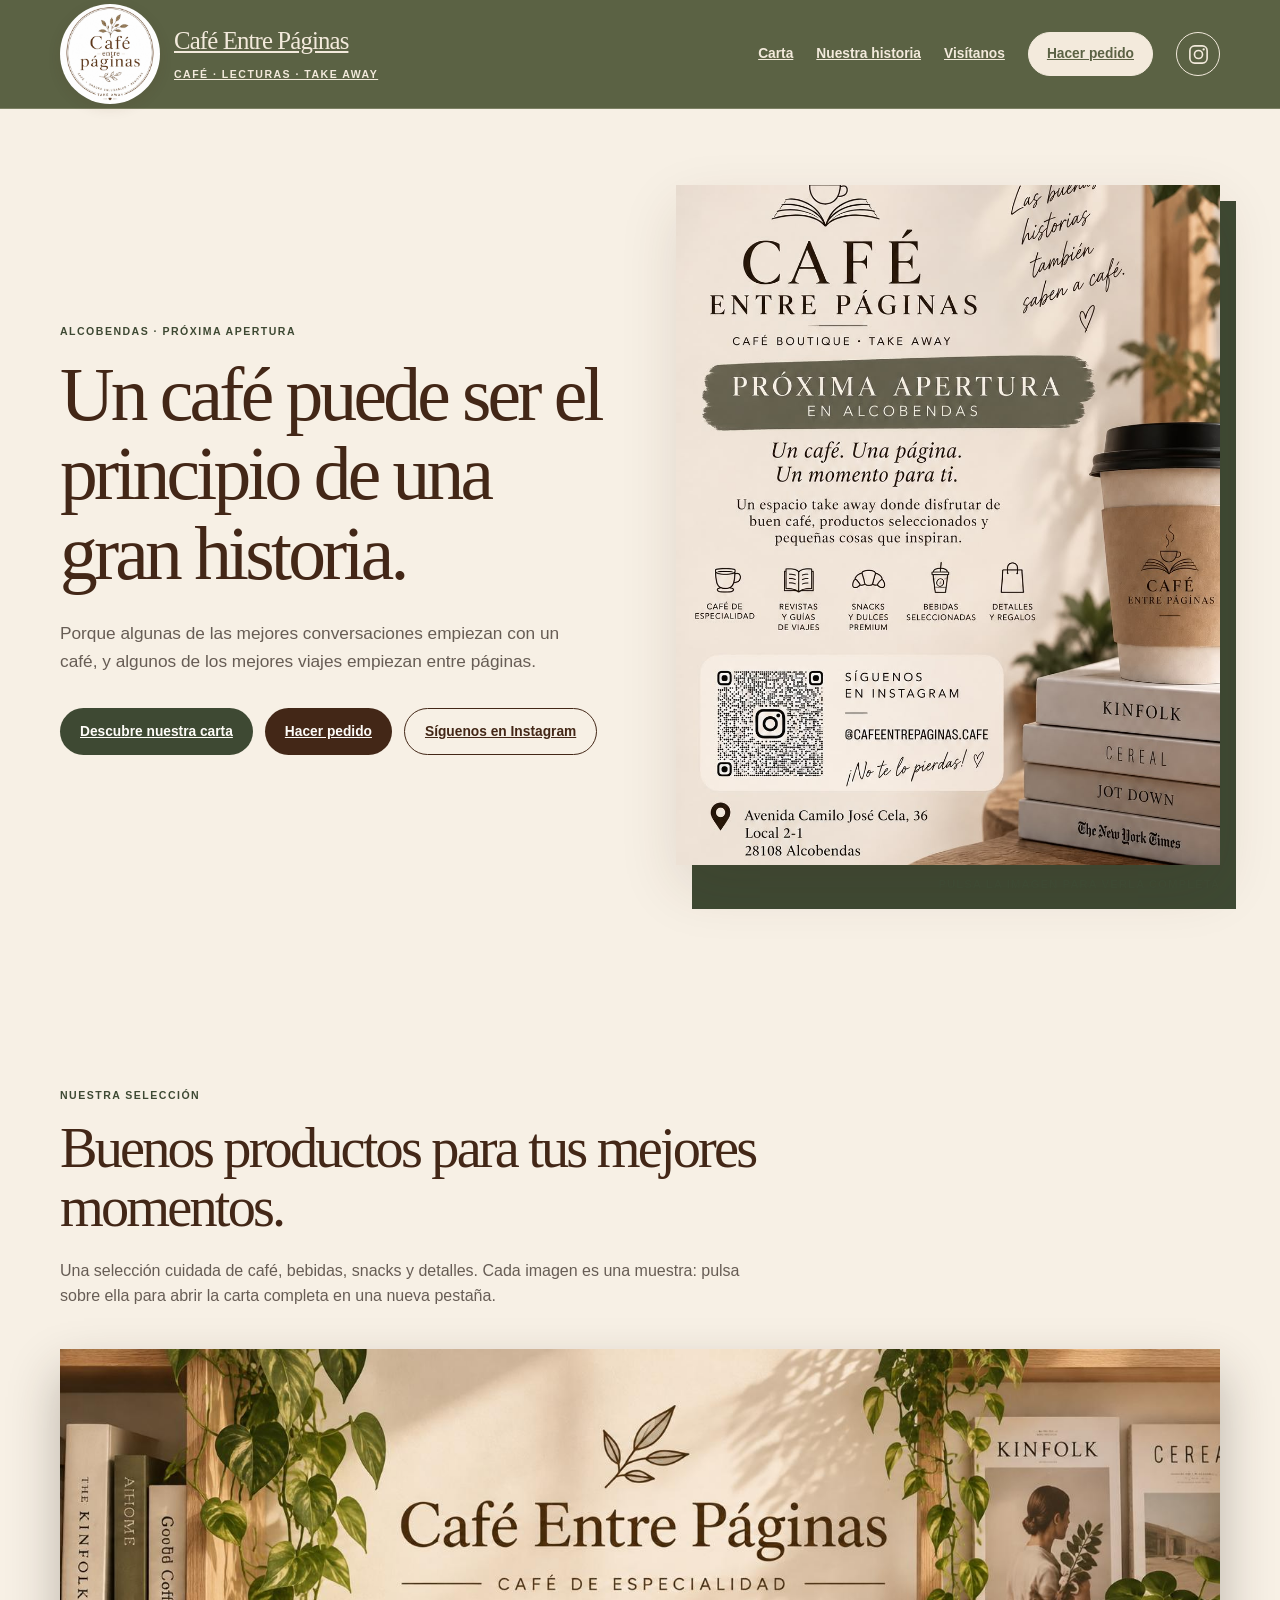
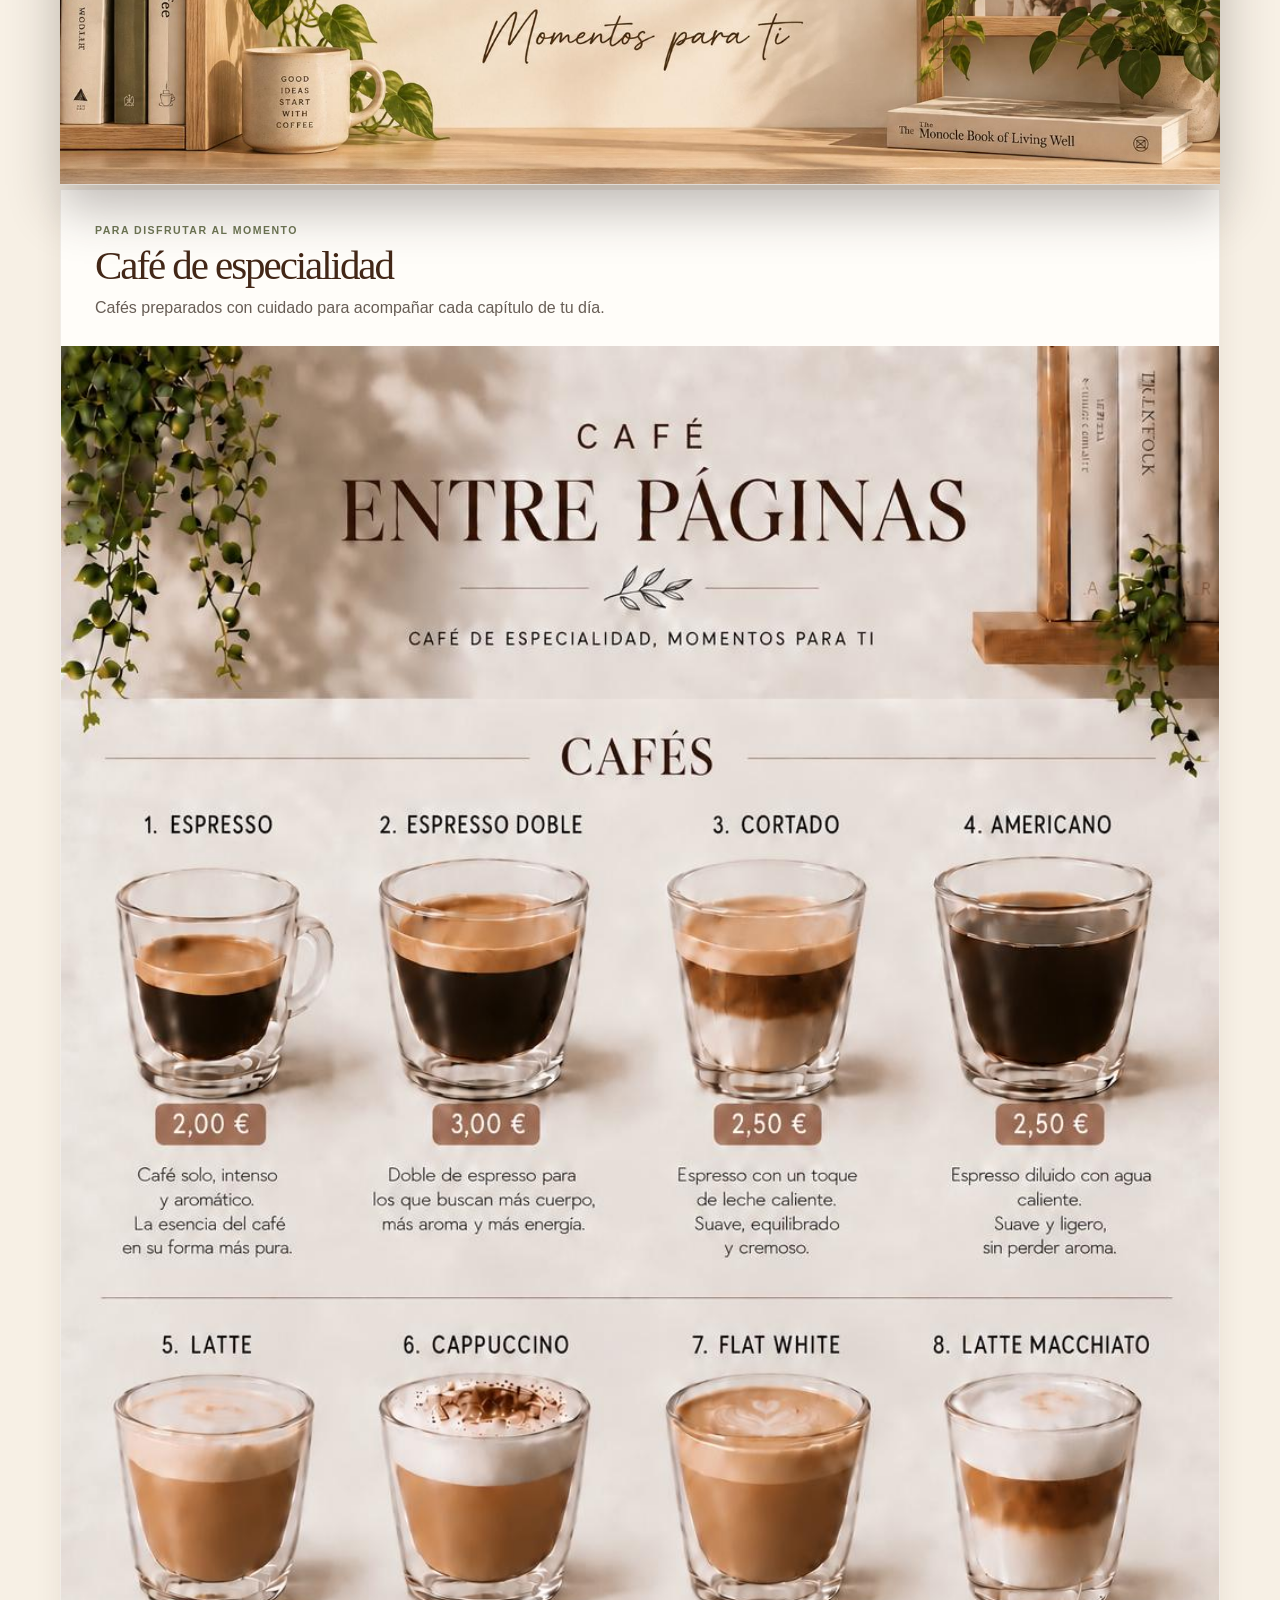
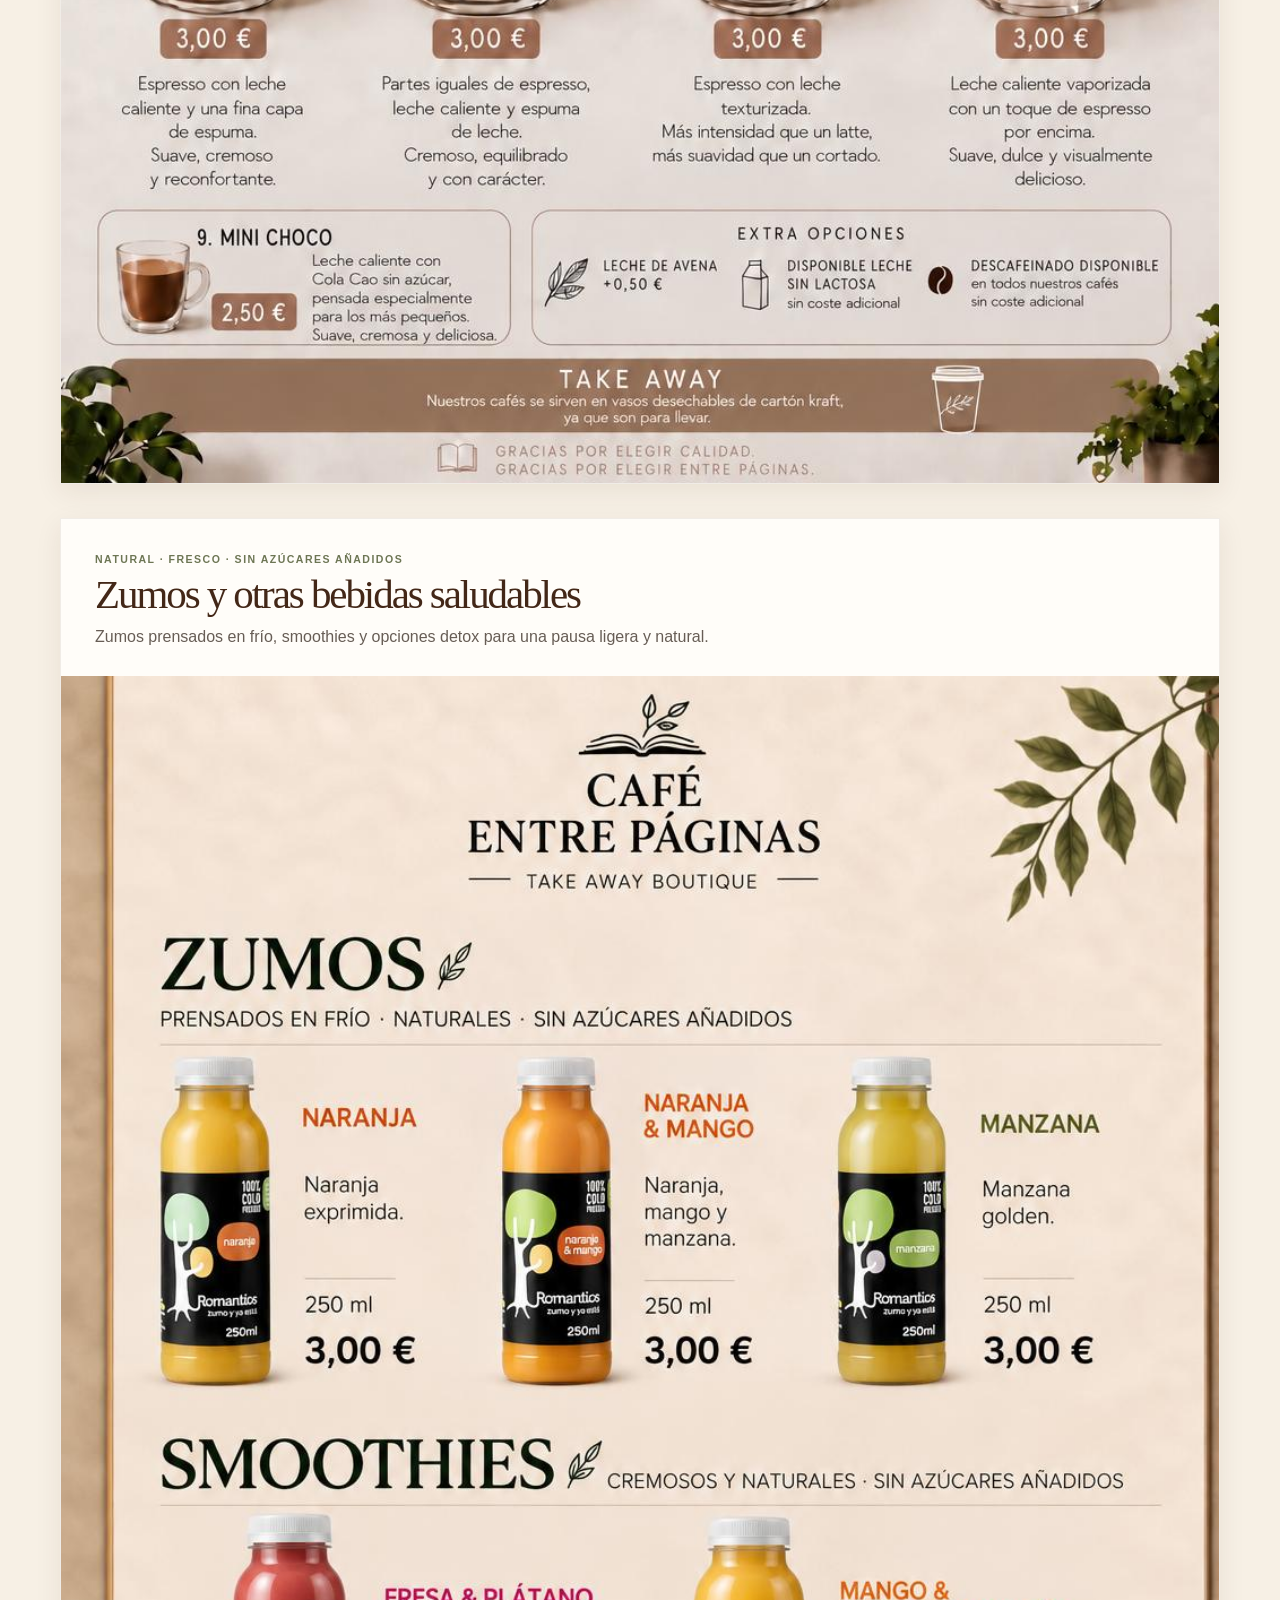
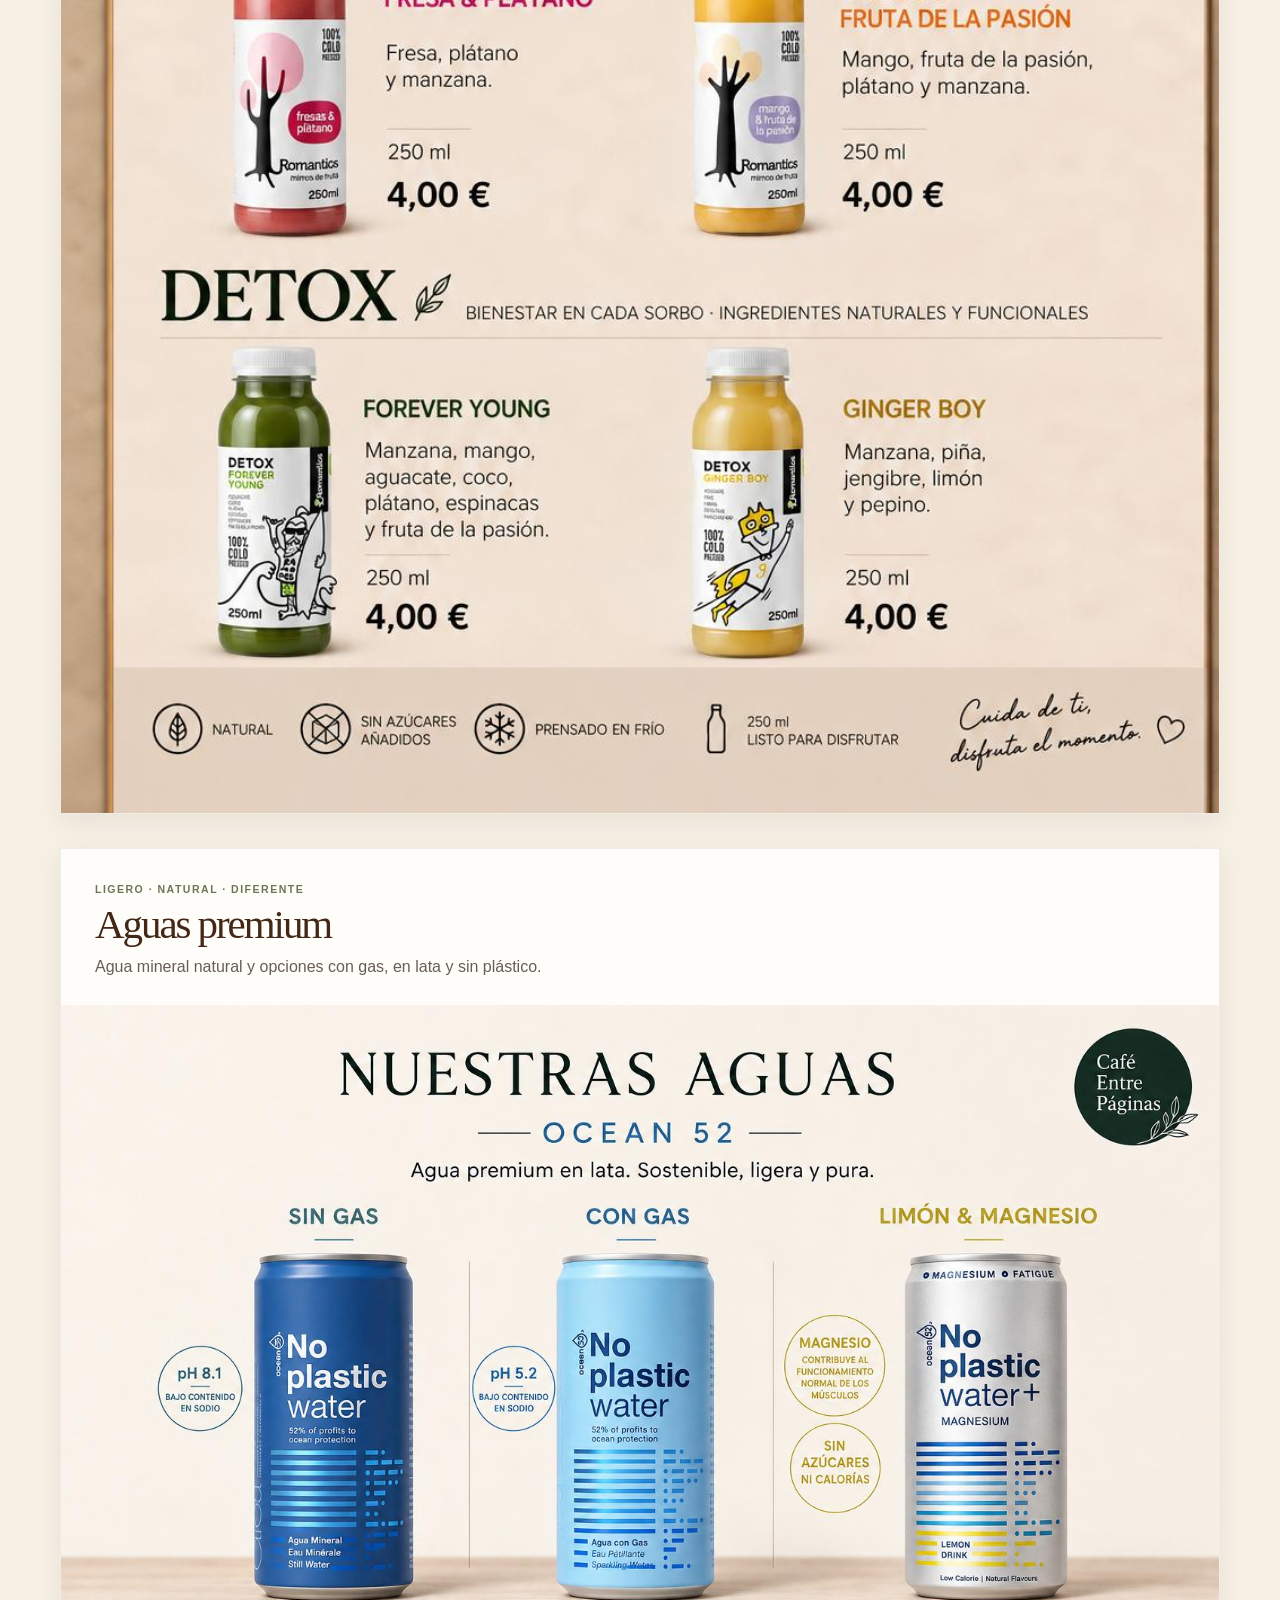
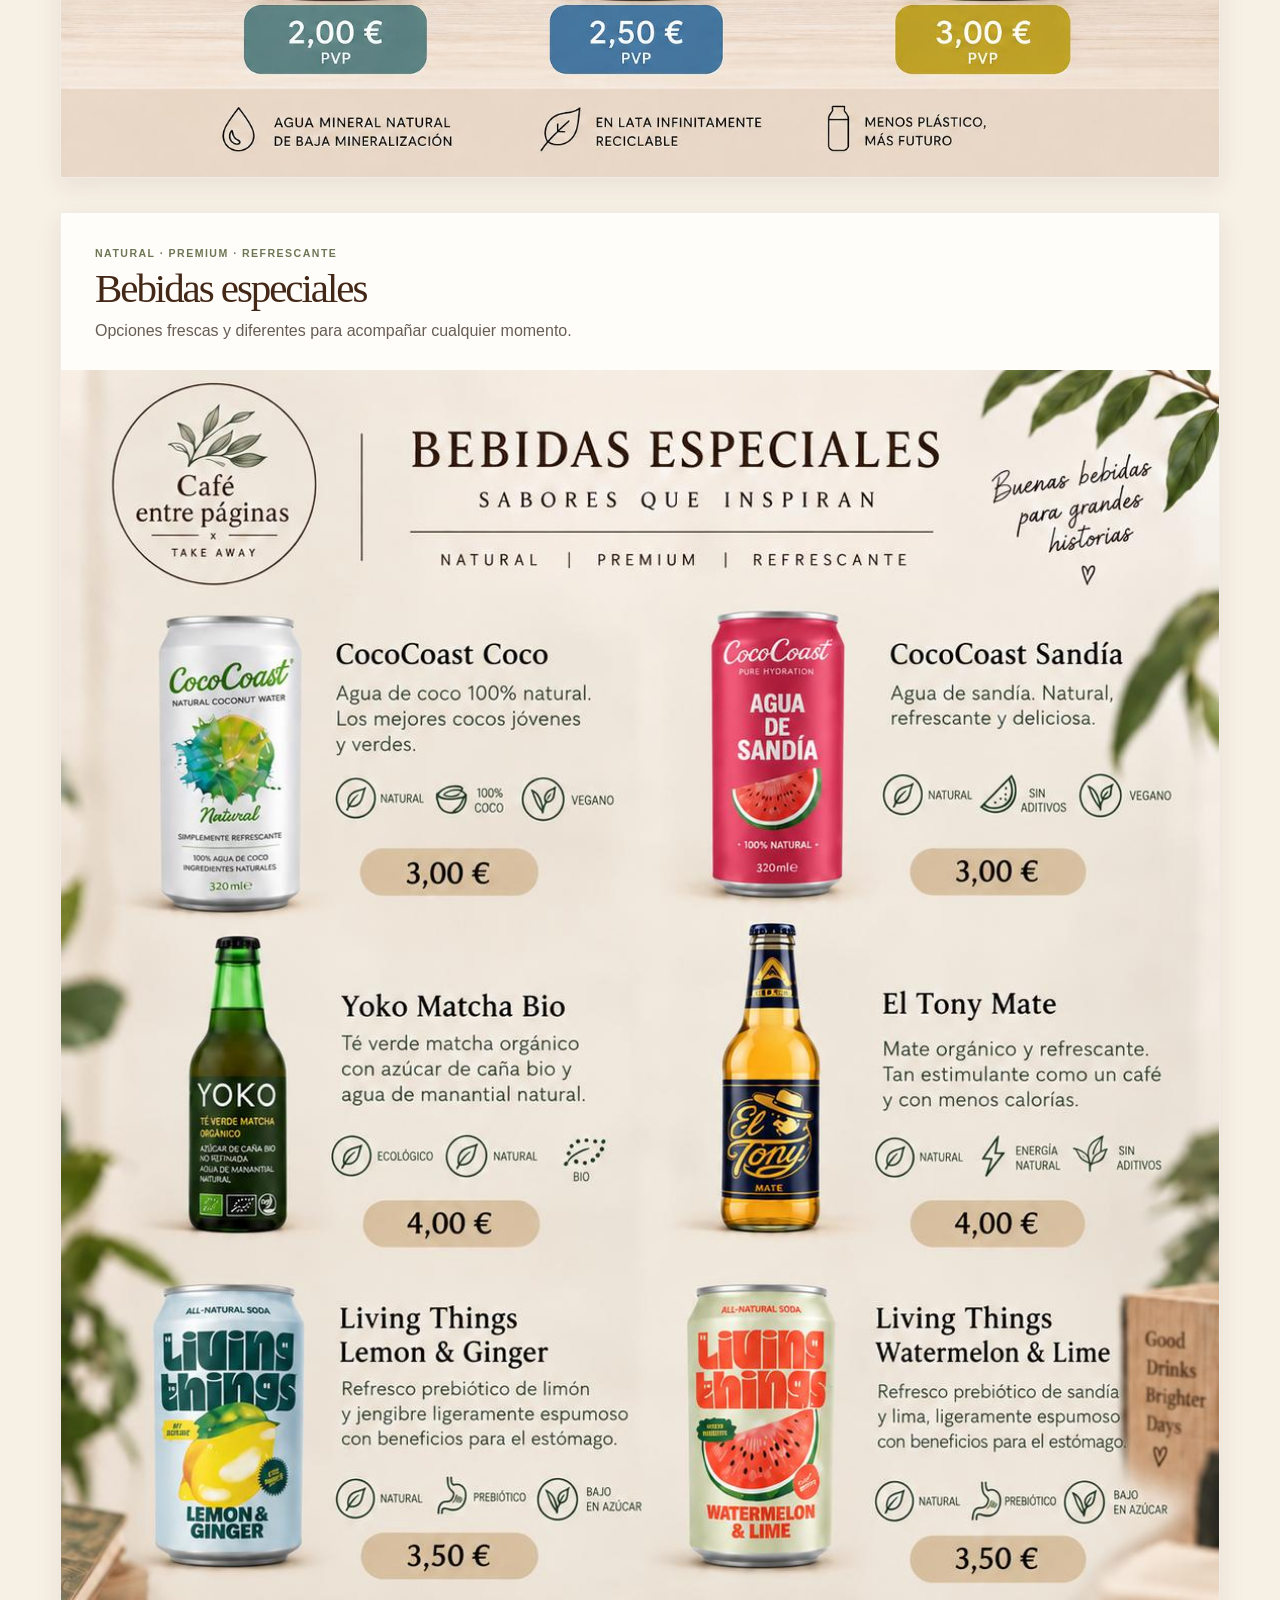
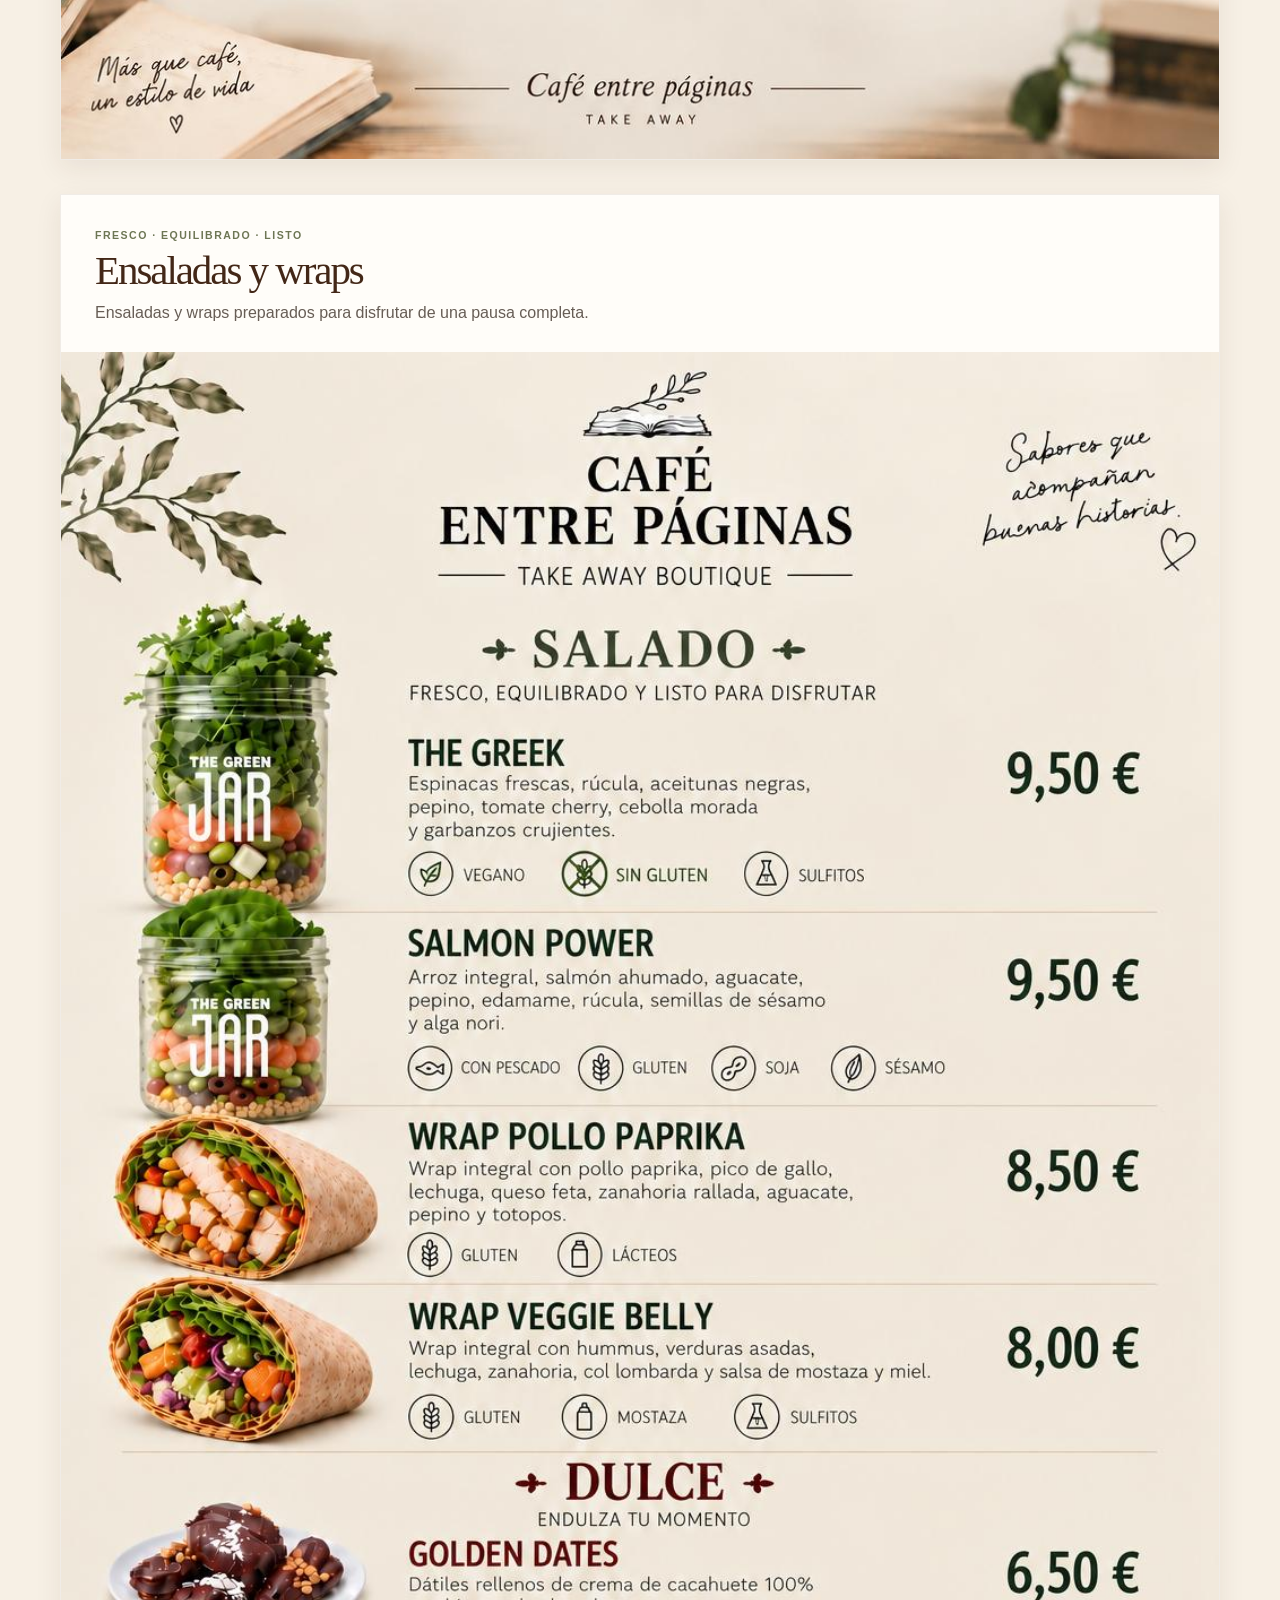
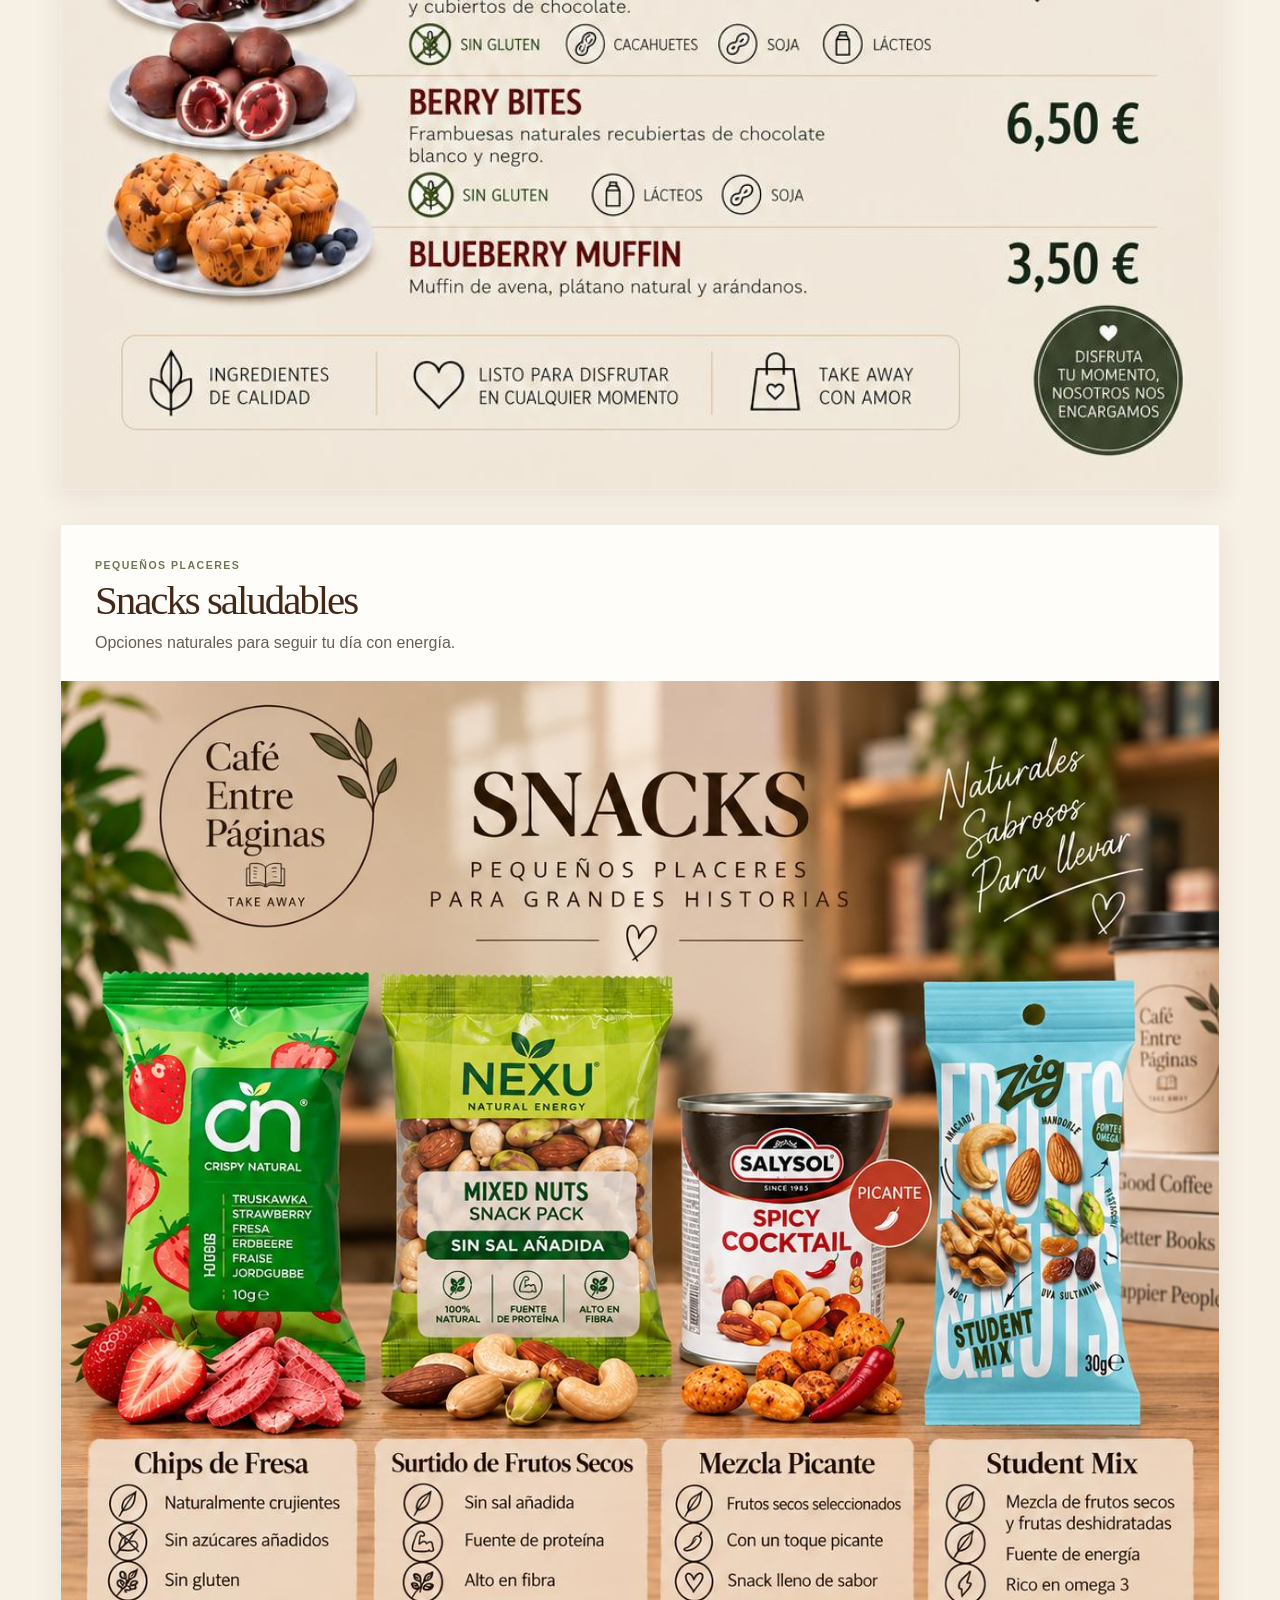
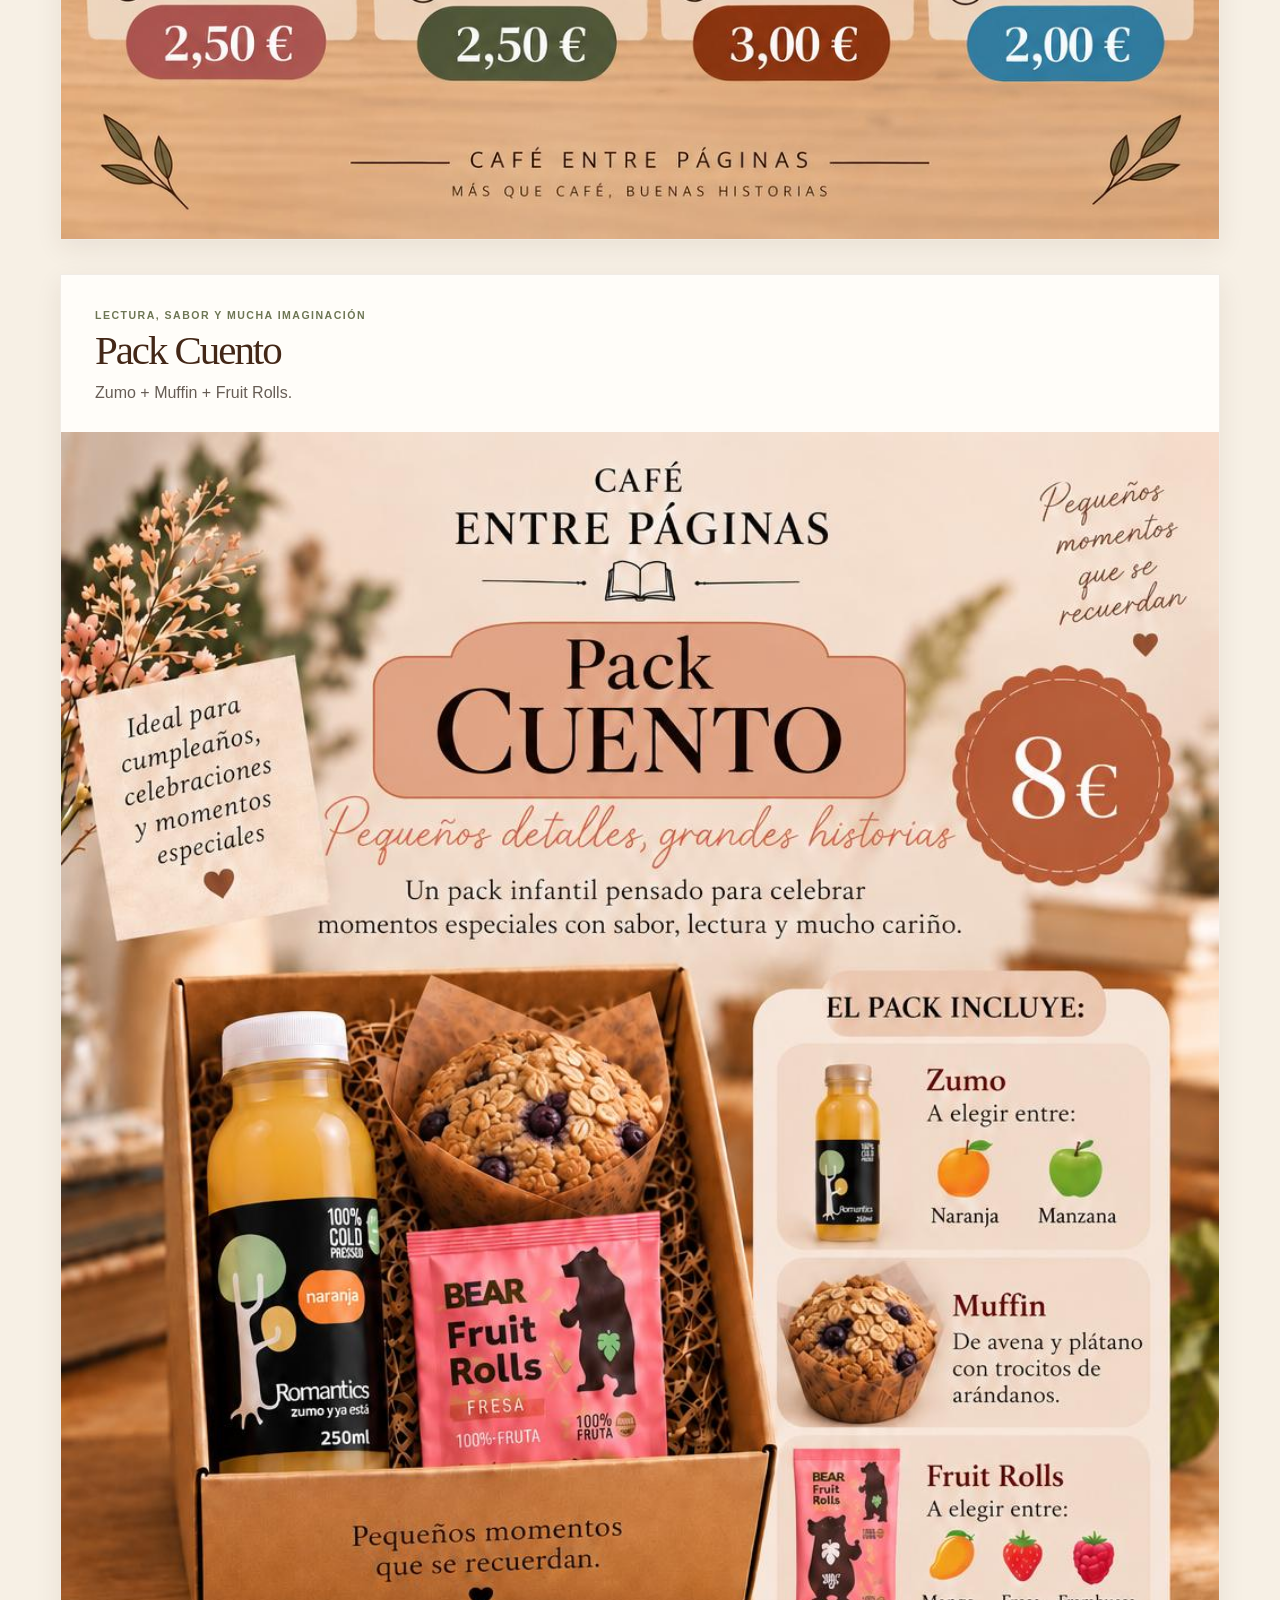
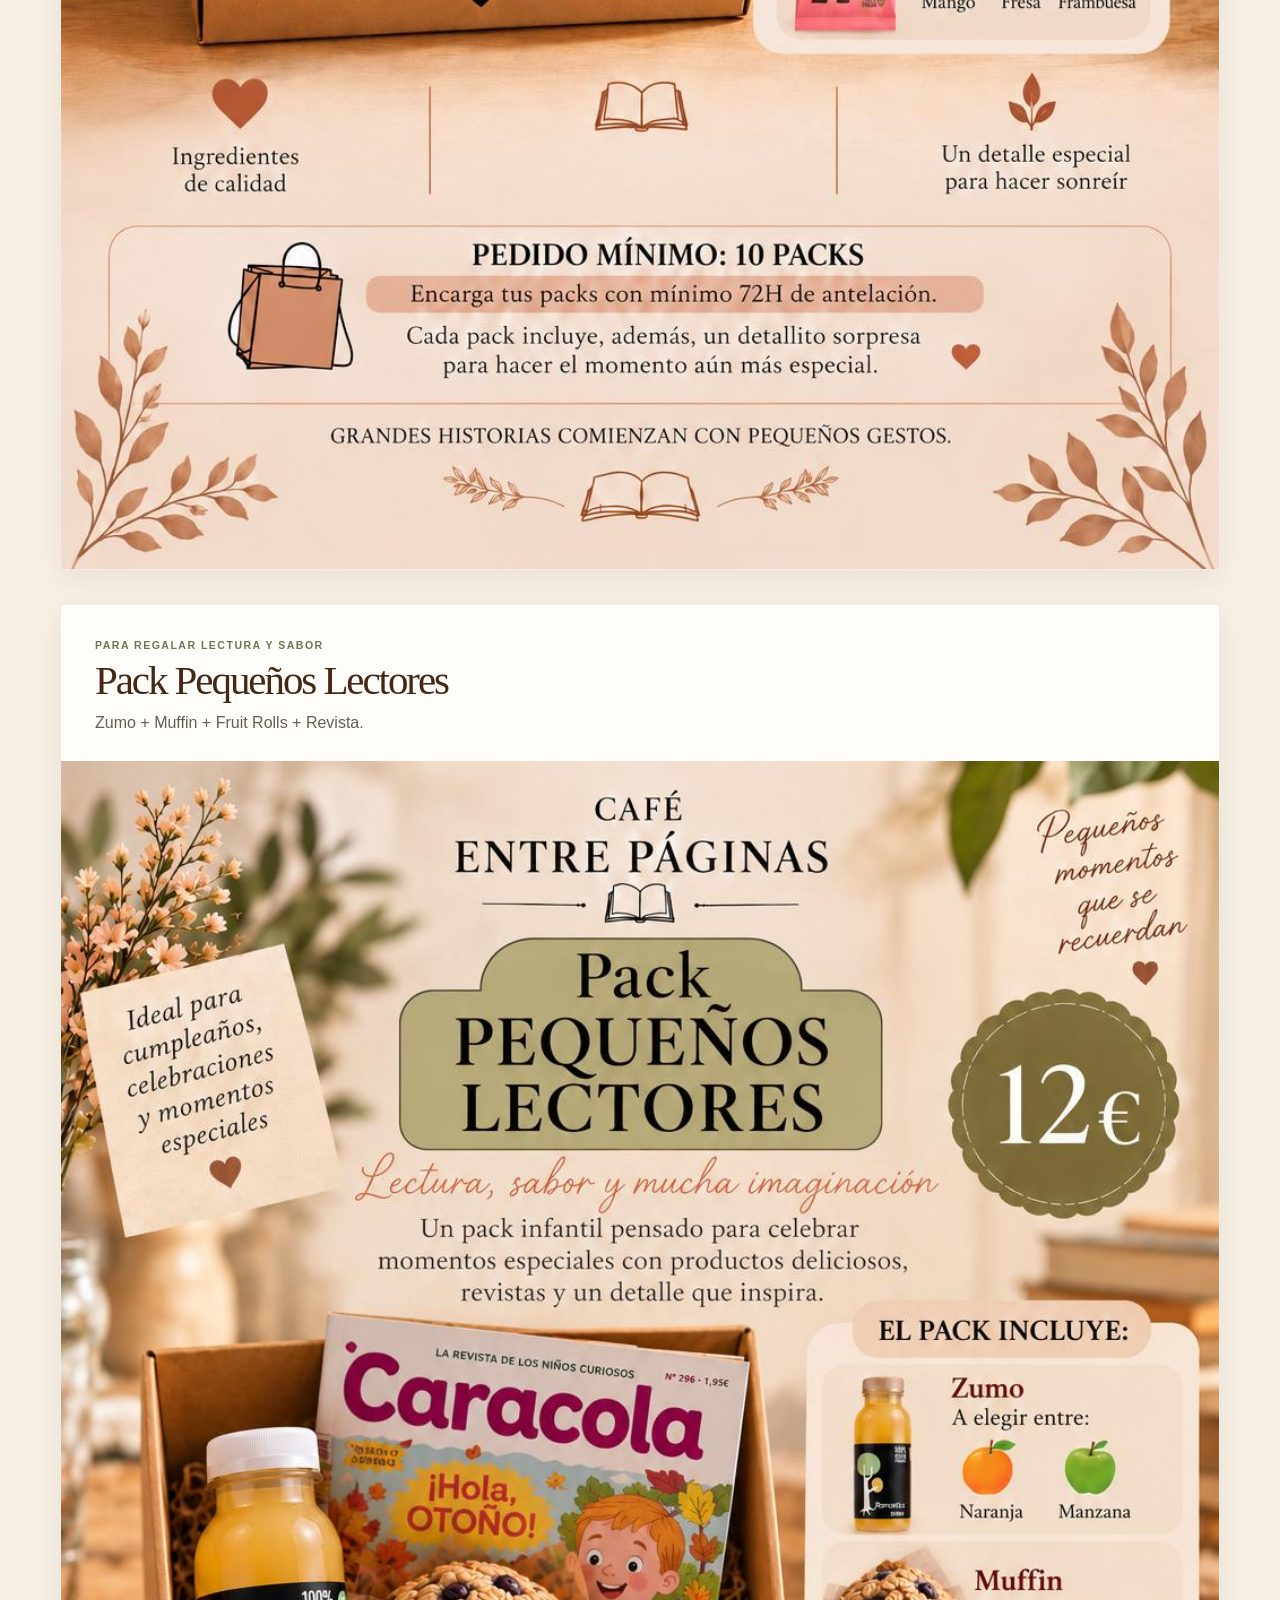
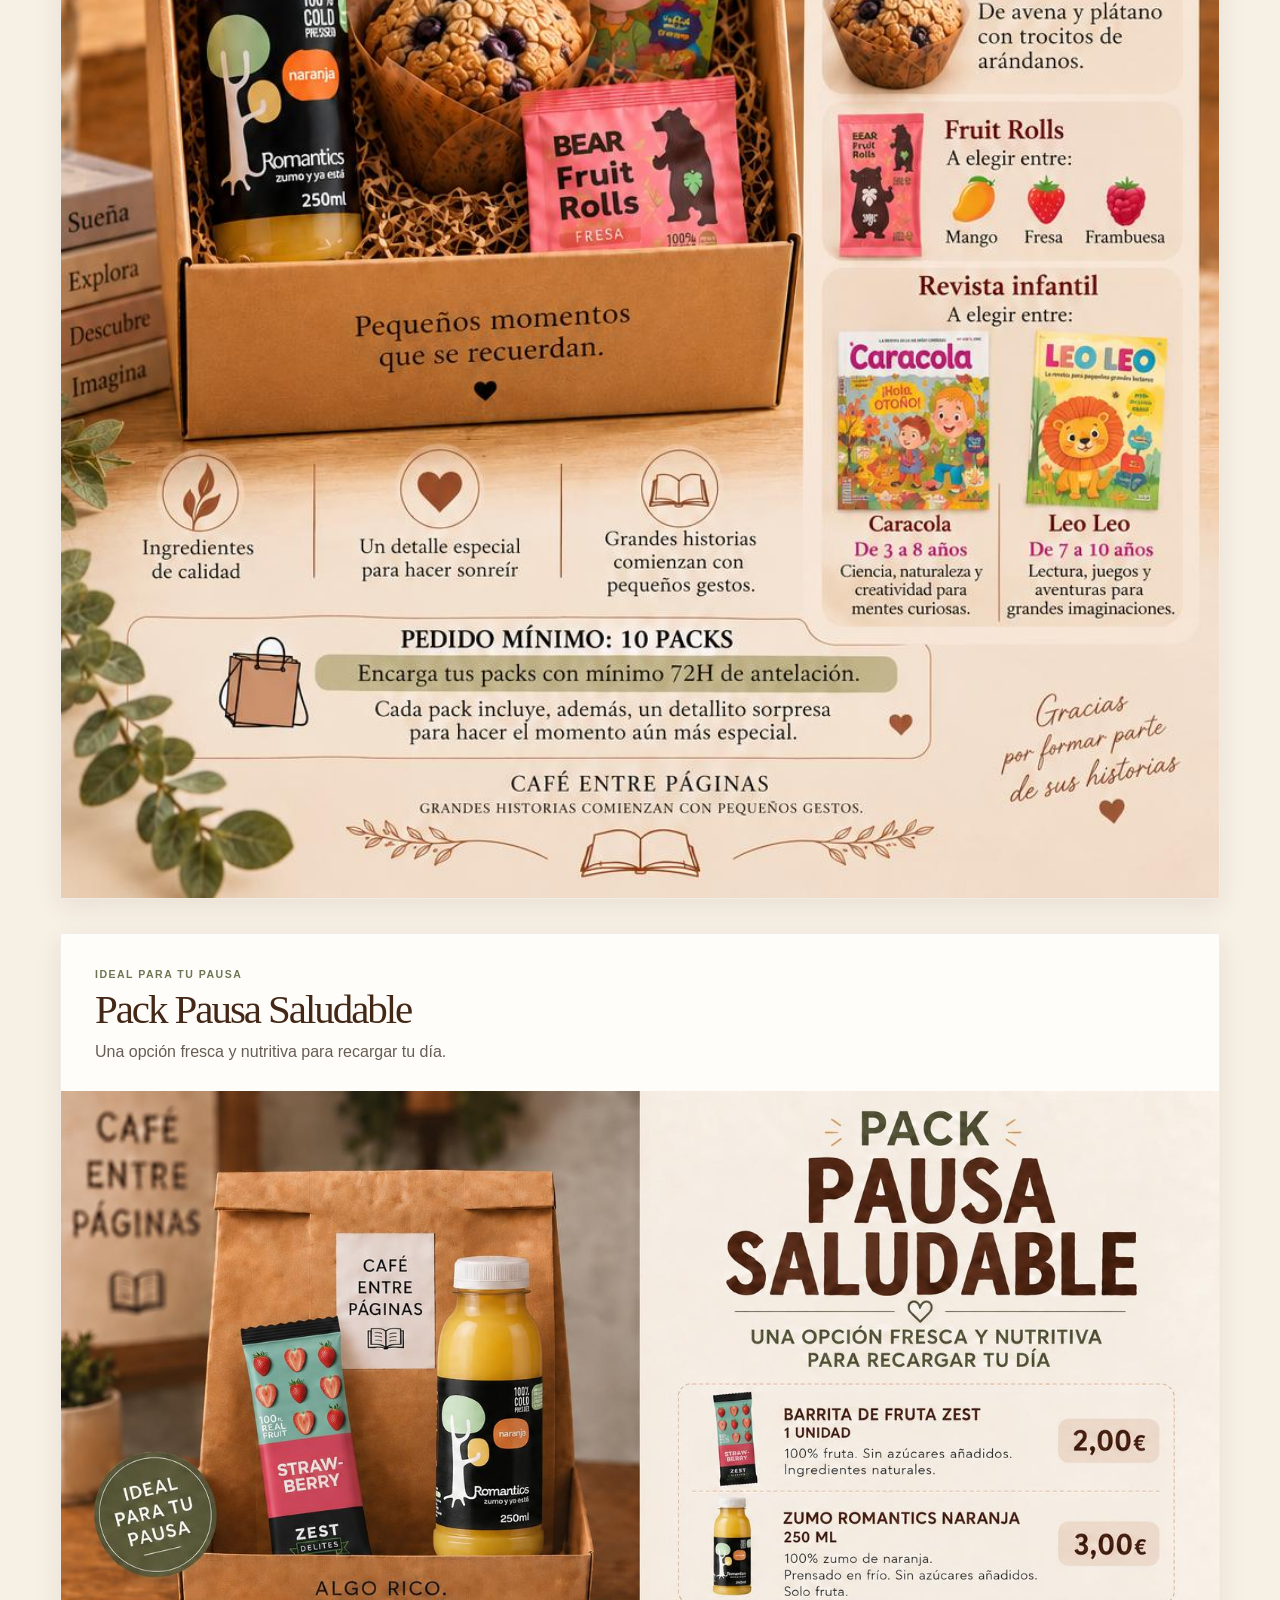
==== index.html @ 70462eba "Actualización Web con botón pedidos" ====
<!doctype html>
<html lang="es">
<head>
  <meta charset="utf-8">
  <meta name="viewport" content="width=device-width, initial-scale=1">
  <meta name="description" content="Café Entre Páginas: café de especialidad, bebidas saludables, snacks, revistas y regalos para llevar en Alcobendas.">
  <title>Café Entre Páginas | Próxima apertura en Alcobendas</title>
  <link rel="stylesheet" href="assets/css/styles.css">
  <link rel="stylesheet" href="assets/css/overrides.css">
</head>
<body>
  <a class="skip-link" href="#contenido">Saltar al contenido principal</a>

  <header class="site-header">
    <div class="container navigation">
      <a class="brand" href="#inicio" aria-label="Café Entre Páginas, inicio">
        <img class="brand-logo" src="assets/images/logo-cep.jpeg" alt="Café Entre Páginas">
        <span class="brand-copy">
          <span class="brand-name">Café Entre Páginas</span>
          <span class="brand-subtitle">Café · Lecturas · Take away</span>
        </span>
      </a>

      <button class="menu-button" type="button" aria-expanded="false" aria-controls="menu-principal">
        <span class="sr-only">Abrir menú</span>
        <span></span><span></span>
      </button>

      <nav id="menu-principal" class="main-menu" aria-label="Navegación principal">
        <a href="#carta">Carta</a>
        <a href="#concepto">Nuestra historia</a>
        <a href="#visitanos">Visítanos</a>
        <a class="nav-order" href="https://cafe-entre-paginas.square.site" aria-label="Hacer un pedido en Café Entre Páginas">Hacer pedido</a>
        <a class="nav-instagram nav-instagram-icon" href="https://www.instagram.com/cafeentrepaginas.cafe/" target="_blank" rel="noopener noreferrer" aria-label="Instagram de Café Entre Páginas" title="Instagram de Café Entre Páginas">
          <svg class="instagram-icon" viewBox="0 0 24 24" aria-hidden="true" focusable="false">
            <rect x="3" y="3" width="18" height="18" rx="5" ry="5"></rect>
            <circle cx="12" cy="12" r="4.2"></circle>
            <circle cx="17.4" cy="6.7" r="1.2" class="instagram-dot"></circle>
          </svg>
          <span class="sr-only">Instagram</span>
        </a>
      </nav>
    </div>
  </header>

  <main id="contenido">
    <section class="hero" id="inicio">
      <div class="container hero-grid">
        <div class="hero-copy">
          <p class="eyebrow">Alcobendas · Próxima apertura</p>
          <h1>Un café puede ser el principio de una gran historia.</h1>
          <p class="hero-lead">Porque algunas de las mejores conversaciones empiezan con un café, y algunos de los mejores viajes empiezan entre páginas.</p>
          <div class="hero-actions">
            <a class="button button-primary" href="#carta">Descubre nuestra carta</a>
            <a class="button button-order" href="https://cafe-entre-paginas.square.site" aria-label="Hacer un pedido en Café Entre Páginas">Hacer pedido</a>
            <a class="button button-secondary" href="https://www.instagram.com/cafeentrepaginas.cafe/" target="_blank" rel="noopener noreferrer">Síguenos en Instagram</a>
          </div>
        </div>

        <div class="hero-visual hero-visual-opening">
          <a class="hero-image-link" href="assets/images/flyer-apertura-cep.jpeg" target="_blank" rel="noopener noreferrer" aria-label="Abrir el flyer completo de próxima apertura">
            <img src="assets/images/flyer-apertura-cep.jpeg" alt="Café Entre Páginas. Próxima apertura en Alcobendas. Síguenos en Instagram mediante el código QR." fetchpriority="high">
          </a>
          <p class="image-hint">Pulsa la imagen para verla completa</p>
        </div>
      </div>
    </section>

    <section class="catalogue" id="carta" aria-labelledby="carta-titulo">
      <div class="container">
        <div class="section-heading">
          <p class="eyebrow">Nuestra selección</p>
          <h2 id="carta-titulo">Buenos productos para tus mejores momentos.</h2>
          <p>Una selección cuidada de café, bebidas, snacks y detalles. Cada imagen es una muestra: pulsa sobre ella para abrir la carta completa en una nueva pestaña.</p>
        </div>

        <div class="catalogue-stage">
          <div class="catalogue-banner" id="carta-banner" aria-label="Cabecera visual de la carta">
            <img src="assets/images/banner-catalogo-productos1.jpeg" alt="Café Entre Páginas. Cabecera de la carta de productos." loading="eager">
          </div>

          <div class="catalogue-list">
            <article class="product-card">
              <div class="product-copy"><p class="card-kicker">Para disfrutar al momento</p><h3>Café de especialidad</h3><p>Cafés preparados con cuidado para acompañar cada capítulo de tu día.</p></div>
              <a class="catalogue-image-link" href="assets/images/catalogo-especialidades-cafes.jpeg" target="_blank" rel="noopener noreferrer" aria-label="Abrir carta completa de cafés de especialidad">
                <img src="assets/images/catalogo-especialidades-cafes.jpeg" alt="Carta de cafés de especialidad de Café Entre Páginas" loading="lazy">
              </a>
            </article>

            <article class="product-card">
              <div class="product-copy"><p class="card-kicker">Natural · Fresco · Sin azúcares añadidos</p><h3>Zumos y otras bebidas saludables</h3><p>Zumos prensados en frío, smoothies y opciones detox para una pausa ligera y natural.</p></div>
              <a class="catalogue-image-link" href="assets/images/catalogo-zumos-y-otras-bebidas-saludables.jpeg" target="_blank" rel="noopener noreferrer" aria-label="Abrir carta completa de zumos y otras bebidas saludables">
                <img src="assets/images/catalogo-zumos-y-otras-bebidas-saludables.jpeg" alt="Carta completa de zumos, smoothies y bebidas detox de Café Entre Páginas" loading="lazy">
              </a>
            </article>

            <article class="product-card">
              <div class="product-copy"><p class="card-kicker">Ligero · Natural · Diferente</p><h3>Aguas premium</h3><p>Agua mineral natural y opciones con gas, en lata y sin plástico.</p></div>
              <a class="catalogue-image-link" href="assets/images/catalogo-bebidas-agua.jpeg" target="_blank" rel="noopener noreferrer" aria-label="Abrir carta completa de aguas">
                <img src="assets/images/catalogo-bebidas-agua.jpeg" alt="Carta completa de aguas de Café Entre Páginas" loading="lazy">
              </a>
            </article>

            <article class="product-card">
              <div class="product-copy"><p class="card-kicker">Natural · Premium · Refrescante</p><h3>Bebidas especiales</h3><p>Opciones frescas y diferentes para acompañar cualquier momento.</p></div>
              <a class="catalogue-image-link" href="assets/images/catalogo-bebidas-saludables.jpeg" target="_blank" rel="noopener noreferrer" aria-label="Abrir carta completa de bebidas especiales">
                <img src="assets/images/catalogo-bebidas-saludables.jpeg" alt="Carta completa de bebidas especiales de Café Entre Páginas" loading="lazy">
              </a>
            </article>

            <article class="product-card">
              <div class="product-copy"><p class="card-kicker">Fresco · Equilibrado · Listo</p><h3>Ensaladas y wraps</h3><p>Ensaladas y wraps preparados para disfrutar de una pausa completa.</p></div>
              <a class="catalogue-image-link" href="assets/images/catalogo-comida-saludable.jpeg" target="_blank" rel="noopener noreferrer" aria-label="Abrir carta completa de ensaladas y wraps">
                <img src="assets/images/catalogo-comida-saludable.jpeg" alt="Carta completa de ensaladas y wraps de Café Entre Páginas" loading="lazy">
              </a>
            </article>

            <article class="product-card">
              <div class="product-copy"><p class="card-kicker">Pequeños placeres</p><h3>Snacks saludables</h3><p>Opciones naturales para seguir tu día con energía.</p></div>
              <a class="catalogue-image-link" href="assets/images/snacks-saludables.jpeg" target="_blank" rel="noopener noreferrer" aria-label="Abrir carta completa de snacks saludables">
                <img src="assets/images/snacks-saludables.jpeg" alt="Carta completa de snacks saludables de Café Entre Páginas" loading="lazy">
              </a>
            </article>

            <article class="product-card">
              <div class="product-copy"><p class="card-kicker">Lectura, sabor y mucha imaginación</p><h3>Pack Cuento</h3><p>Zumo + Muffin + Fruit Rolls.</p></div>
              <a class="catalogue-image-link" href="assets/images/pack-cuento.jpeg" target="_blank" rel="noopener noreferrer" aria-label="Abrir carta completa del Pack Cuento">
                <img src="assets/images/pack-cuento.jpeg" alt="Carta completa del Pack Cuento de Café Entre Páginas" loading="lazy">
              </a>
            </article>

            <article class="product-card">
              <div class="product-copy"><p class="card-kicker">Para regalar lectura y sabor</p><h3>Pack Pequeños Lectores</h3><p>Zumo + Muffin + Fruit Rolls + Revista.</p></div>
              <a class="catalogue-image-link" href="assets/images/pack-pequenos-lectores.jpeg" target="_blank" rel="noopener noreferrer" aria-label="Abrir carta completa del Pack Pequeños Lectores">
                <img src="assets/images/pack-pequenos-lectores.jpeg" alt="Carta completa del Pack Pequeños Lectores de Café Entre Páginas" loading="lazy">
              </a>
            </article>

            <article class="product-card product-card-pack-group">
              <div class="product-copy"><p class="card-kicker">Ideal para tu pausa</p><h3>Pack Pausa Saludable</h3><p>Una opción fresca y nutritiva para recargar tu día.</p></div>
              <a class="catalogue-image-link" href="assets/images/pack-pausa-saludable.jpeg" target="_blank" rel="noopener noreferrer" aria-label="Abrir carta completa del Pack Pausa Saludable">
                <img src="assets/images/pack-pausa-saludable.jpeg" alt="Carta completa del Pack Pausa Saludable de Café Entre Páginas" loading="lazy">
              </a>
            </article>

            <article class="product-card product-card-pack-group">
              <div class="product-copy"><p class="card-kicker">Una pausa pensada para disfrutar</p><h3>Pack Recreo</h3><p>Una combinación preparada para acompañar el descanso, la lectura y los pequeños momentos del día.</p></div>
              <a class="catalogue-image-link" href="assets/images/catalogo-snacks-saludables.jpeg" target="_blank" rel="noopener noreferrer" aria-label="Abrir carta completa del Pack Recreo">
                <img src="assets/images/catalogo-snacks-saludables.jpeg" alt="Carta completa del Pack Recreo de Café Entre Páginas" loading="lazy">
              </a>
            </article>

            <article class="product-card">
              <div class="product-copy"><p class="card-kicker">Detalles con intención</p><h3>Packs para regalar</h3><p>Selecciones pensadas para convertir un café y una historia en un detalle especial.</p></div>
              <a class="catalogue-image-link" href="assets/images/packs-regalo.jpeg" target="_blank" rel="noopener noreferrer" aria-label="Abrir carta completa de packs para regalar">
                <img src="assets/images/packs-regalo.jpeg" alt="Carta completa de packs para regalar de Café Entre Páginas" loading="lazy">
              </a>
            </article>
          </div>
        </div>
      </div>
    </section>

    <section class="story" id="concepto" aria-labelledby="story-titulo">
      <div class="story-banner">
        <div class="container">
          <p class="eyebrow story-banner-kicker">Café · Lecturas · Inspiración</p>
          <h2 id="story-titulo">Nuestra historia</h2>
          <p>Dos placeres cotidianos. Un lugar para encontrarlos.</p>
        </div>
      </div>

      <div class="story-background">
        <div class="story-overlay">
          <div class="container story-content">
            <div class="story-copy">
              <p>Café Entre Páginas nace de dos cosas que han sido muy importantes en mi vida: el café y la lectura.</p>
              <p>Siempre he sentido que el café tiene una forma especial de unir a las personas. Cuántas conversaciones empiezan con un simple «¿nos tomamos un café?». A veces es la excusa perfecta para reencontrarnos con alguien a quien hace tiempo que no vemos, para compartir una buena noticia, celebrar algo, hablar de aquello que nos preocupa o, simplemente, disfrutar de un rato juntos.</p>
              <p>Para mí, el café es mucho más que una bebida. Es encuentro, conversación y conexión.</p>
              <p>Y después están los libros.</p>
              <p>La lectura ha ocupado un lugar muy especial en mi vida. Me ha acompañado en momentos buenos, pero sobre todo ha sido un refugio en etapas más difíciles. Entre páginas he encontrado historias que me han permitido desconectar, palabras que me han ayudado a crecer y libros que me han inspirado a creer más en mí y a mirar las cosas desde otra perspectiva.</p>
              <p>Leer me ha permitido viajar sin moverme, descubrir ideas maravillosas y encontrar pequeños momentos de calma cuando más los necesitaba.</p>
              <p>De ahí nace Café Entre Páginas: de unir esos dos pequeños grandes placeres.</p>
              <p>Un buen café que nos conecta con los demás y unas páginas que, a veces, nos ayudan a reconectar con nosotros mismos.</p>
              <p>Quiero que Café Entre Páginas sea precisamente eso: un pequeño espacio donde llevarte algo más que un café. Un momento, una historia, una inspiración o simplemente una pausa bonita en medio del día.</p>
              <blockquote>“Porque algunas de las mejores conversaciones empiezan con un café, y algunos de los mejores viajes empiezan entre páginas.”</blockquote>
            </div>
          </div>
        </div>
      </div>
    </section>

    <section class="visit" id="visitanos">
      <div class="container visit-panel">
        <div>
          <p class="eyebrow eyebrow-light">Próxima apertura</p>
          <h2>Te esperamos en:</h2>
          <p class="visit-address">Avda. Camilo José Cela 36 Local 2-1, 28108 Alcobendas, Madrid</p>
          <a class="footer-instagram" href="https://www.instagram.com/cafeentrepaginas.cafe/" target="_blank" rel="noopener noreferrer" aria-label="Instagram de Café Entre Páginas" title="Instagram de Café Entre Páginas">
            <svg class="instagram-icon" viewBox="0 0 24 24" aria-hidden="true" focusable="false">
              <rect x="3" y="3" width="18" height="18" rx="5" ry="5"></rect>
              <circle cx="12" cy="12" r="4.2"></circle>
              <circle cx="17.4" cy="6.7" r="1.2" class="instagram-dot"></circle>
            </svg>
            <span class="sr-only">Instagram</span>
          </a>
        </div>
        <div class="visit-details">
          <div><span class="detail-label">Horario provisional</span><p>L - V de 08.00 - 16.00<br>S de 09.30 - 13.30<br>D cerrado por descanso</p></div>
          <div><span class="detail-label">Contacto</span><a href="mailto:info@cafeentrepaginas.es">info@cafeentrepaginas.es</a><br><a href="mailto:pedidos@cafeentrepaginas.es">pedidos@cafeentrepaginas.es</a><br><a href="tel:+34641590431">+34 641 590 431</a></div>
          <a class="button button-cream" href="https://www.google.com/maps/search/?api=1&query=Avda.+Camilo+Jos%C3%A9+Cela+36+Local+2-1+28108+Alcobendas+Madrid" target="_blank" rel="noopener noreferrer">Cómo llegar</a>
        </div>
      </div>
    </section>
  </main>

  <footer class="site-footer">
    <div class="container footer-content">
      <p>© 2026 Café Entre Páginas</p>
      <a href="https://www.instagram.com/cafeentrepaginas.cafe/" target="_blank" rel="noopener noreferrer">@cafeentrepaginas.cafe</a>
    </div>
  </footer>
  <script src="assets/js/main.js"></script>
</body>
</html>
---- assets/css/styles.css ----
:root{--paper:#f7f0e5;--cream:#fffdf9;--olive:#3e4933;--olive-soft:#6d7654;--espresso:#432717;--wood:#906d50;--line:#d9cabb;--ink:#29231f;--muted:#675d55;--shadow:0 22px 55px rgba(67,39,23,.12)}*{box-sizing:border-box}html{scroll-behavior:smooth}body{margin:0;background:var(--paper);color:var(--ink);font-family:Arial,Helvetica,sans-serif;line-height:1.6}.container{width:min(1160px,calc(100% - 48px));margin:auto}.skip-link{position:absolute;left:-999px}.skip-link:focus{left:16px;top:16px;z-index:100;padding:10px;background:var(--cream)}.site-header{position:sticky;top:0;z-index:50;background:rgba(255,253,249,.94);border-bottom:1px solid rgba(67,39,23,.12);backdrop-filter:blur(12px)}.navigation{min-height:82px;display:flex;justify-content:space-between;align-items:center;gap:24px}.brand{display:flex;align-items:center;gap:14px;color:var(--espresso);line-height:1}.brand-logo{width:84px;height:84px;flex:0 0 84px;object-fit:cover;border-radius:50%;box-shadow:0 4px 14px rgba(67,39,23,.1)}.brand-copy{display:flex;flex-direction:column;gap:7px}.brand-name,h1,h2,h3{font-family:Georgia,"Times New Roman",serif}.brand-name{font-size:1.55rem;letter-spacing:-.035em}.brand-subtitle,.eyebrow,.card-kicker,.detail-label{margin-top:7px;color:var(--olive);font-size:.66rem;letter-spacing:.14em;text-transform:uppercase;font-weight:700}.main-menu{display:flex;gap:23px;align-items:center;font-size:.86rem;font-weight:700}.main-menu a{color:var(--espresso)}.main-menu a:hover{color:var(--olive)}.nav-instagram{padding:9px 15px;border:1px solid var(--olive);border-radius:999px}.menu-button{display:none}.hero{padding:76px 0 94px}.hero-grid{display:grid;grid-template-columns:1fr 1fr;align-items:center;gap:72px}.eyebrow{margin:0 0 15px}h1,h2,h3{color:var(--espresso);line-height:1.05;font-weight:400;letter-spacing:-.05em}h1{font-size:clamp(3.25rem,5.9vw,5.8rem);margin:0}.hero-lead{max-width:540px;margin:27px 0 33px;color:var(--muted);font-size:1.08rem}.hero-actions{display:flex;flex-wrap:wrap;gap:12px}.button{display:inline-flex;align-items:center;justify-content:center;min-height:47px;padding:0 20px;border-radius:999px;font-size:.86rem;font-weight:700;transition:.2s transform,.2s background}.button:hover{transform:translateY(-2px)}.button-primary{background:var(--olive);color:var(--cream)}.button-primary:hover{background:var(--espresso)}.button-secondary{border:1px solid var(--espresso);color:var(--espresso)}.button-secondary:hover{background:var(--cream)}.hero-visual{position:relative}.hero-visual:before{content:"";position:absolute;inset:16px -16px -16px 16px;background:var(--olive);z-index:-1}.hero-visual img{display:block;width:100%;aspect-ratio:4/5;object-fit:cover;box-shadow:var(--shadow)}.hero-image-link{display:block}.hero-image-link img{transition:transform .25s ease,filter .25s ease}.hero-image-link:hover img{transform:scale(1.012);filter:brightness(.98)}.image-hint{margin:10px 0 0;text-align:right;color:var(--olive);font-size:.72rem;letter-spacing:.08em;text-transform:uppercase;font-weight:700}.intro{padding:102px 0;background:var(--cream)}.editorial-copy{max-width:830px;text-align:center}.editorial-copy h2,.section-heading h2,.story h2,.visit h2{font-size:clamp(2.4rem,4.4vw,4.4rem);margin:0 0 20px}.editorial-copy>p:not(.eyebrow){font-size:1.08rem;color:var(--muted)}blockquote{margin:42px auto 0;max-width:680px;padding:23px 0;border-top:1px solid var(--line);border-bottom:1px solid var(--line);font-family:Georgia,"Times New Roman",serif;font-size:clamp(1.3rem,2.3vw,1.75rem);line-height:1.35;color:var(--olive)}.catalogue{padding:100px 0}.section-heading{max-width:720px;margin-bottom:40px}.section-heading>p:not(.eyebrow){color:var(--muted)}.catalogue-stage{position:relative}.catalogue-banner{position:sticky;top:82px;z-index:30;margin:0 auto;width:100%;overflow:hidden;background:var(--cream);box-shadow:0 22px 42px rgba(67,39,23,.22);border-bottom:1px solid rgba(67,39,23,.12)}.catalogue-banner img{display:block;width:100%;height:auto}.catalogue-banner::after{content:"";position:absolute;left:0;right:0;bottom:0;height:32px;background:linear-gradient(to bottom,rgba(247,240,229,0),rgba(247,240,229,.35));pointer-events:none}.catalogue-list{position:relative;z-index:1;display:grid;grid-template-columns:1fr;gap:34px;margin-top:-24px;padding-top:24px}.product-card{background:var(--cream);box-shadow:0 16px 40px rgba(67,39,23,.09);overflow:hidden;border:1px solid rgba(67,39,23,.08);transition:transform .35s ease,box-shadow .35s ease}.product-card.is-passing{transform:translateY(4px);box-shadow:0 8px 25px rgba(67,39,23,.08)}.product-copy{padding:32px 34px 26px}.product-copy h3{margin:5px 0 8px;font-size:clamp(2rem,3.2vw,3rem)}.product-copy p:last-child{margin:0;color:var(--muted);max-width:820px}.card-kicker{margin:0;color:var(--olive-soft)}.catalogue-image-link{display:block;cursor:zoom-in;overflow:hidden;background:#eee5d9}.catalogue-image-link img{display:block;width:100%;height:auto;object-fit:contain;transition:transform .35s ease,filter .35s ease}.catalogue-image-link:hover img{transform:scale(1.006);filter:brightness(.98)}.story{padding:0;background:var(--story-ink,#2e241d);color:var(--header-beige,#f3eadc)}.story-banner{position:relative;padding:72px 0 66px;overflow:hidden;background:var(--header-khaki,#5b6244);color:var(--header-beige,#f3eadc)}.story-banner::before,.story-banner::after{content:"";position:absolute;left:50%;width:min(1160px,calc(100% - 48px));height:1px;transform:translateX(-50%);background:rgba(243,234,220,.38)}.story-banner::before{top:24px}.story-banner::after{bottom:24px}.story-banner .container{text-align:center}.story-banner-kicker{margin-bottom:13px;color:var(--header-beige,#f3eadc)}.story-banner h2{margin:0 0 12px;color:var(--header-beige,#f3eadc);font-size:clamp(2.8rem,5vw,5rem)}.story-banner p:last-child{margin:0;text-align:center;color:var(--header-beige,#f3eadc);font-family:Georgia,"Times New Roman",serif;font-size:clamp(1.05rem,2vw,1.35rem);font-style:italic}.story-background{position:relative;min-height:920px;background-image:linear-gradient(rgba(247,240,229,.76),rgba(247,240,229,.76)),url("../images/cafe_libro1.jpeg");background-size:cover;background-position:center;background-attachment:fixed}.story-overlay{min-height:920px;padding:92px 0;display:flex;align-items:center}.story-content{position:relative;z-index:1}.story-copy{max-width:900px;margin:0 auto;padding:58px 64px;background:rgba(255,253,249,.91);box-shadow:0 24px 60px rgba(45,35,29,.16);border:1px solid rgba(67,39,23,.12)}.story-copy p:not(.eyebrow){max-width:none;margin:0 0 21px;color:#554a42;font-size:1.05rem;line-height:1.78}.story-copy p:last-of-type{margin-bottom:30px}.story-copy blockquote{margin:34px 0 0;max-width:none;padding:26px 0;border-top:1px solid var(--line);border-bottom:1px solid var(--line);color:var(--olive)}.visit{padding:100px 0}.visit-panel{display:grid;grid-template-columns:.9fr 1.1fr;gap:58px;padding:55px;background:var(--olive);color:var(--cream)}.visit-panel h2{color:var(--cream)}.visit-panel>div>p:not(.eyebrow){color:#e9e1d3;font-size:1.06rem}.eyebrow-light{color:#e5c6a6}.visit-details{display:grid;grid-template-columns:1fr 1fr;gap:28px}.detail-label{display:block;margin:0 0 6px;color:#e5c6a6}.visit-details p,.visit-details address{margin:0;color:#f4eee7;font-style:normal}.visit-details a:not(.button){color:var(--cream);text-decoration:underline;text-decoration-color:rgba(255,255,255,.4);text-underline-offset:3px}.button-cream{align-self:end;width:max-content;background:var(--cream);color:var(--olive)}.site-footer{padding:25px 0;background:#2f3827;color:#e9e1d3;font-size:.84rem}.footer-content{display:flex;justify-content:space-between;gap:18px}.footer-content p{margin:0}.footer-content a{color:#e9e1d3}.sr-only{position:absolute;width:1px;height:1px;padding:0;margin:-1px;overflow:hidden;clip:rect(0,0,0,0);white-space:nowrap;border:0}@media(max-width:900px){.brand-logo{width:70px;height:70px;flex-basis:70px}.brand-name{font-size:1.32rem}.catalogue-banner{top:82px}.story-background,.story-overlay{min-height:auto}.story-background{background-attachment:scroll}.story-overlay{padding:64px 0}.story-copy{padding:42px 34px}}@media(max-width:760px){.container{width:min(100% - 32px,1160px)}.navigation{min-height:78px}.brand-logo{width:60px;height:60px;flex-basis:60px}.brand-name{font-size:1.18rem}.brand-copy{gap:5px}.menu-button{display:block;width:42px;height:42px;border:0;background:transparent}.menu-button span{display:block;width:24px;height:1px;margin:6px auto;background:var(--header-beige,#f3eadc)}.main-menu{display:none;position:absolute;top:78px;left:0;right:0;padding:18px 16px 24px;flex-direction:column;align-items:flex-start;background:var(--header-khaki,#5b6244);border-bottom:1px solid rgba(243,234,220,.22)}.main-menu.is-open{display:flex}.main-menu a{color:var(--header-beige,#f3eadc)}.hero{padding:44px 0 64px}.hero-grid,.story-grid,.visit-panel{grid-template-columns:1fr;gap:35px}.hero-visual{max-width:510px}.intro,.catalogue,.story,.visit{padding:70px 0}.catalogue{padding-top:70px}.catalogue-banner{top:78px}.catalogue-list{gap:25px;margin-top:-18px;padding-top:18px}.product-copy{padding:26px 22px 22px}.product-copy h3{font-size:2rem}.visit-panel{padding:35px 26px}.visit-details{grid-template-columns:1fr}.footer-content{flex-direction:column}.hero-visual:before{inset:11px -11px -11px 11px}.story-banner{padding:58px 0 52px}.story-banner::before,.story-banner::after{width:calc(100% - 32px)}.story-copy{padding:34px 24px}.story-copy p:not(.eyebrow){font-size:1rem}.image-hint{text-align:left}}@media(max-width:390px){h1{font-size:3rem}.hero-actions .button{width:100%}.brand-subtitle{font-size:.58rem}.brand-logo{width:54px;height:54px;flex-basis:54px}.catalogue-banner{top:78px}.product-copy h3{font-size:1.8rem}}
---- assets/css/overrides.css ----
:root{--header-khaki:#5b6244;--header-beige:#f3eadc;--story-ink:#2e241d}.site-header{background:var(--header-khaki);border-bottom:1px solid rgba(243,234,220,.22);backdrop-filter:blur(12px)}.brand{color:var(--header-beige)}.brand-name,.brand-subtitle{color:var(--header-beige)}.main-menu a{color:var(--header-beige)}.main-menu a:hover{color:#fffaf1}.nav-instagram{border-color:var(--header-beige)}.menu-button span{background:var(--header-beige)}@media(max-width:760px){.main-menu{background:var(--header-khaki);border-bottom-color:rgba(243,234,220,.22)}}

/* v5 refinements */
.site-header{background:var(--header-khaki);border-bottom-color:rgba(243,234,220,.22)}
.navigation{min-height:108px}
.brand-logo{width:100px;height:100px;flex-basis:100px}
.brand-copy{gap:8px}
.nav-instagram{display:inline-flex;align-items:center;justify-content:center;padding:0;width:44px;height:44px;border:1px solid var(--header-beige);border-radius:50%}
.nav-instagram-icon .instagram-icon{width:23px;height:23px}
.instagram-icon{fill:none;stroke:currentColor;stroke-width:1.7;stroke-linecap:round;stroke-linejoin:round}
.instagram-icon .instagram-dot{fill:currentColor;stroke:none}
.catalogue-banner{top:108px;box-shadow:0 24px 48px rgba(45,35,29,.30);border-bottom:1px solid rgba(67,39,23,.16)}
.catalogue-banner img{display:block;width:100%;height:auto}
.catalogue-list{z-index:1}
.product-card{position:relative;z-index:1}
.story-background{background-image:linear-gradient(rgba(247,240,229,.64),rgba(247,240,229,.64)),url("../images/cafe_libro1.jpeg")}
.story-copy{background:rgba(236,222,202,.76);backdrop-filter:blur(1.5px);}
.visit-address{max-width:620px;color:#f4eee7!important;font-size:1.12rem!important;line-height:1.5}
.footer-instagram{display:inline-flex;align-items:center;justify-content:center;width:62px;height:62px;margin-top:24px;border:1px solid rgba(255,253,249,.72);border-radius:50%;color:var(--cream);transition:.2s transform,.2s background}
.footer-instagram:hover{transform:translateY(-2px);background:rgba(255,253,249,.10)}
.footer-instagram .instagram-icon{width:34px;height:34px}
@media(max-width:900px){.navigation{min-height:94px}.brand-logo{width:84px;height:84px;flex-basis:84px}.catalogue-banner{top:94px}}
@media(max-width:760px){.navigation{min-height:78px}.brand-logo{width:64px;height:64px;flex-basis:64px}.main-menu{top:78px}.catalogue-banner{top:78px}.footer-instagram{width:58px;height:58px}.footer-instagram .instagram-icon{width:31px;height:31px}}


/* v6 — pedidos online */
.nav-order{
  display:inline-flex;
  align-items:center;
  justify-content:center;
  min-height:44px;
  padding:0 18px;
  border:1px solid var(--header-beige);
  border-radius:999px;
  background:var(--header-beige);
  color:var(--header-khaki)!important;
  transition:.2s transform,.2s background,.2s color;
}
.nav-order:hover{
  transform:translateY(-2px);
  background:#fffaf1;
  color:var(--header-khaki)!important;
}
.button-order{
  background:var(--espresso);
  color:var(--cream);
}
.button-order:hover{
  background:var(--olive);
  color:var(--cream);
}
@media(max-width:760px){
  .nav-order{
    width:100%;
    min-height:46px;
    justify-content:flex-start;
    padding:0 18px;
    border:1px solid rgba(243,234,220,.65);
    background:transparent;
    color:var(--header-beige)!important;
  }
  .nav-order:hover{
    background:rgba(255,253,249,.10);
    color:#fffaf1!important;
  }
}
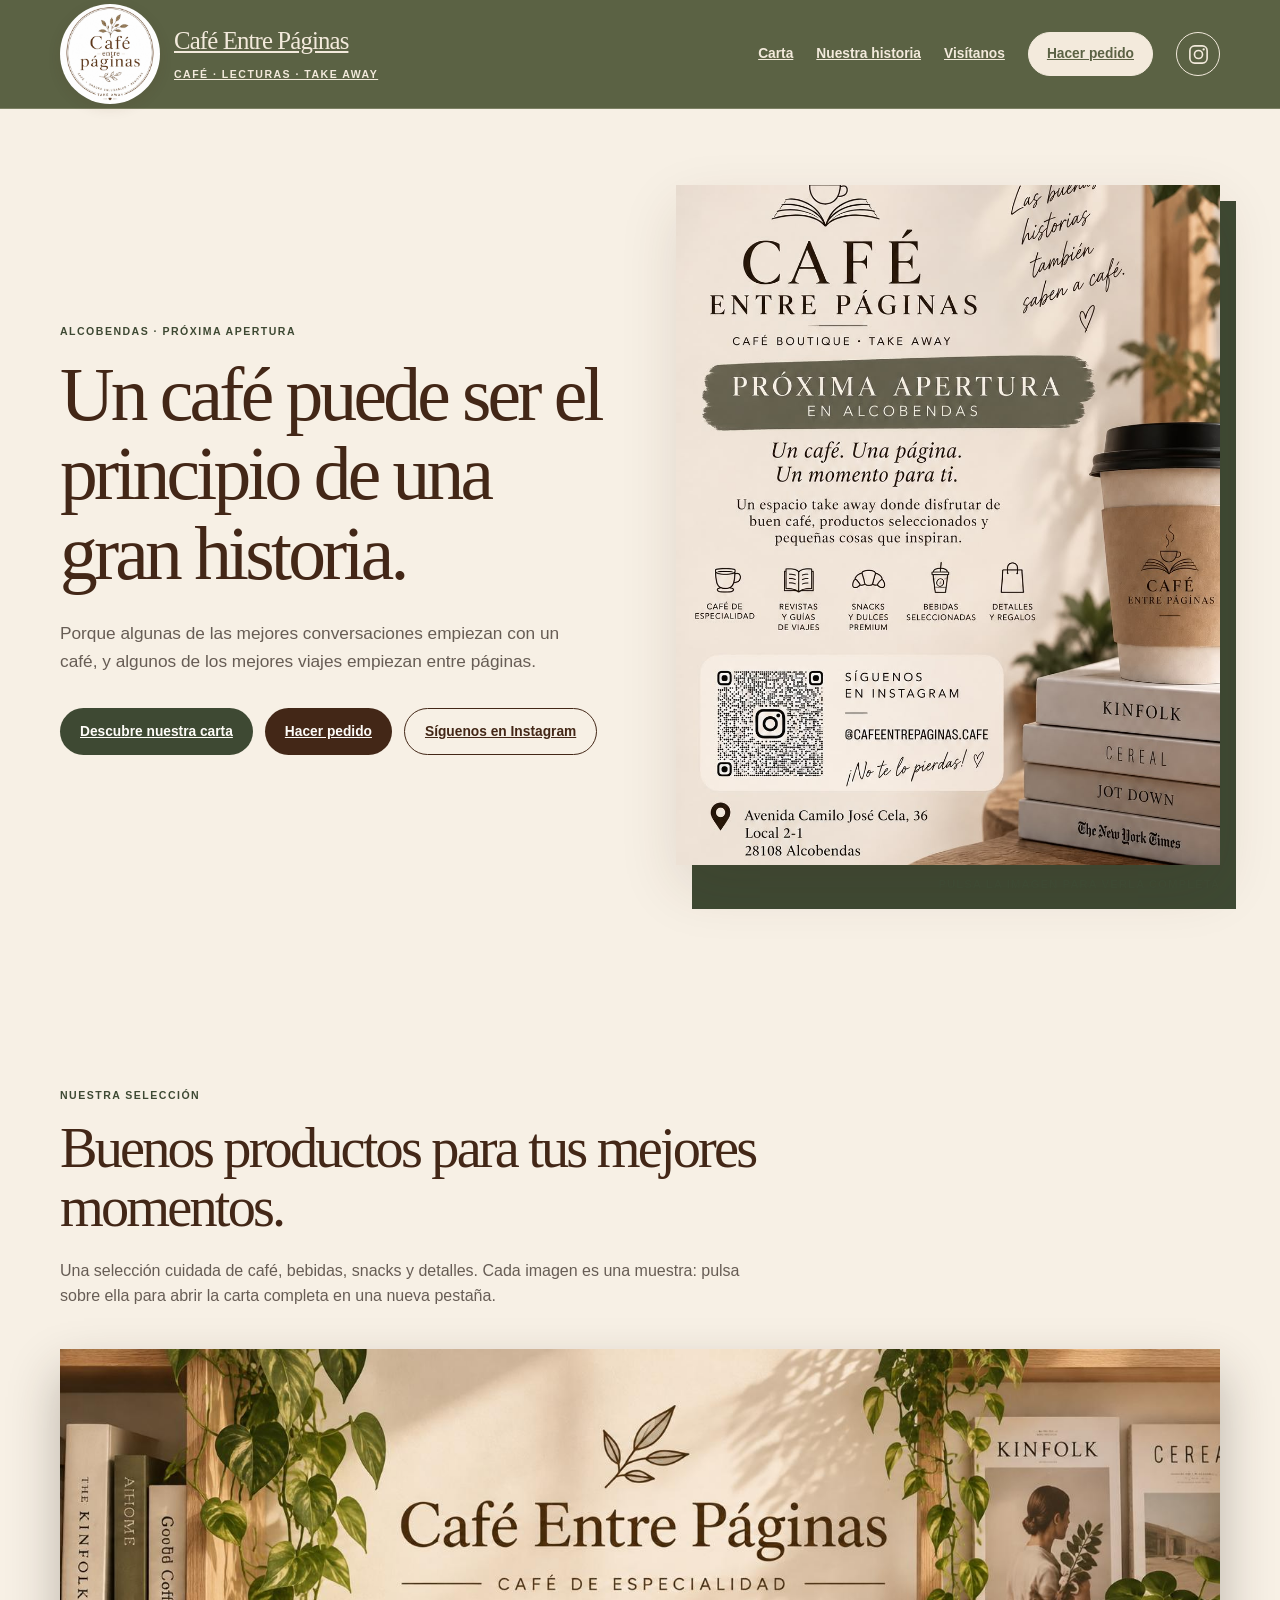
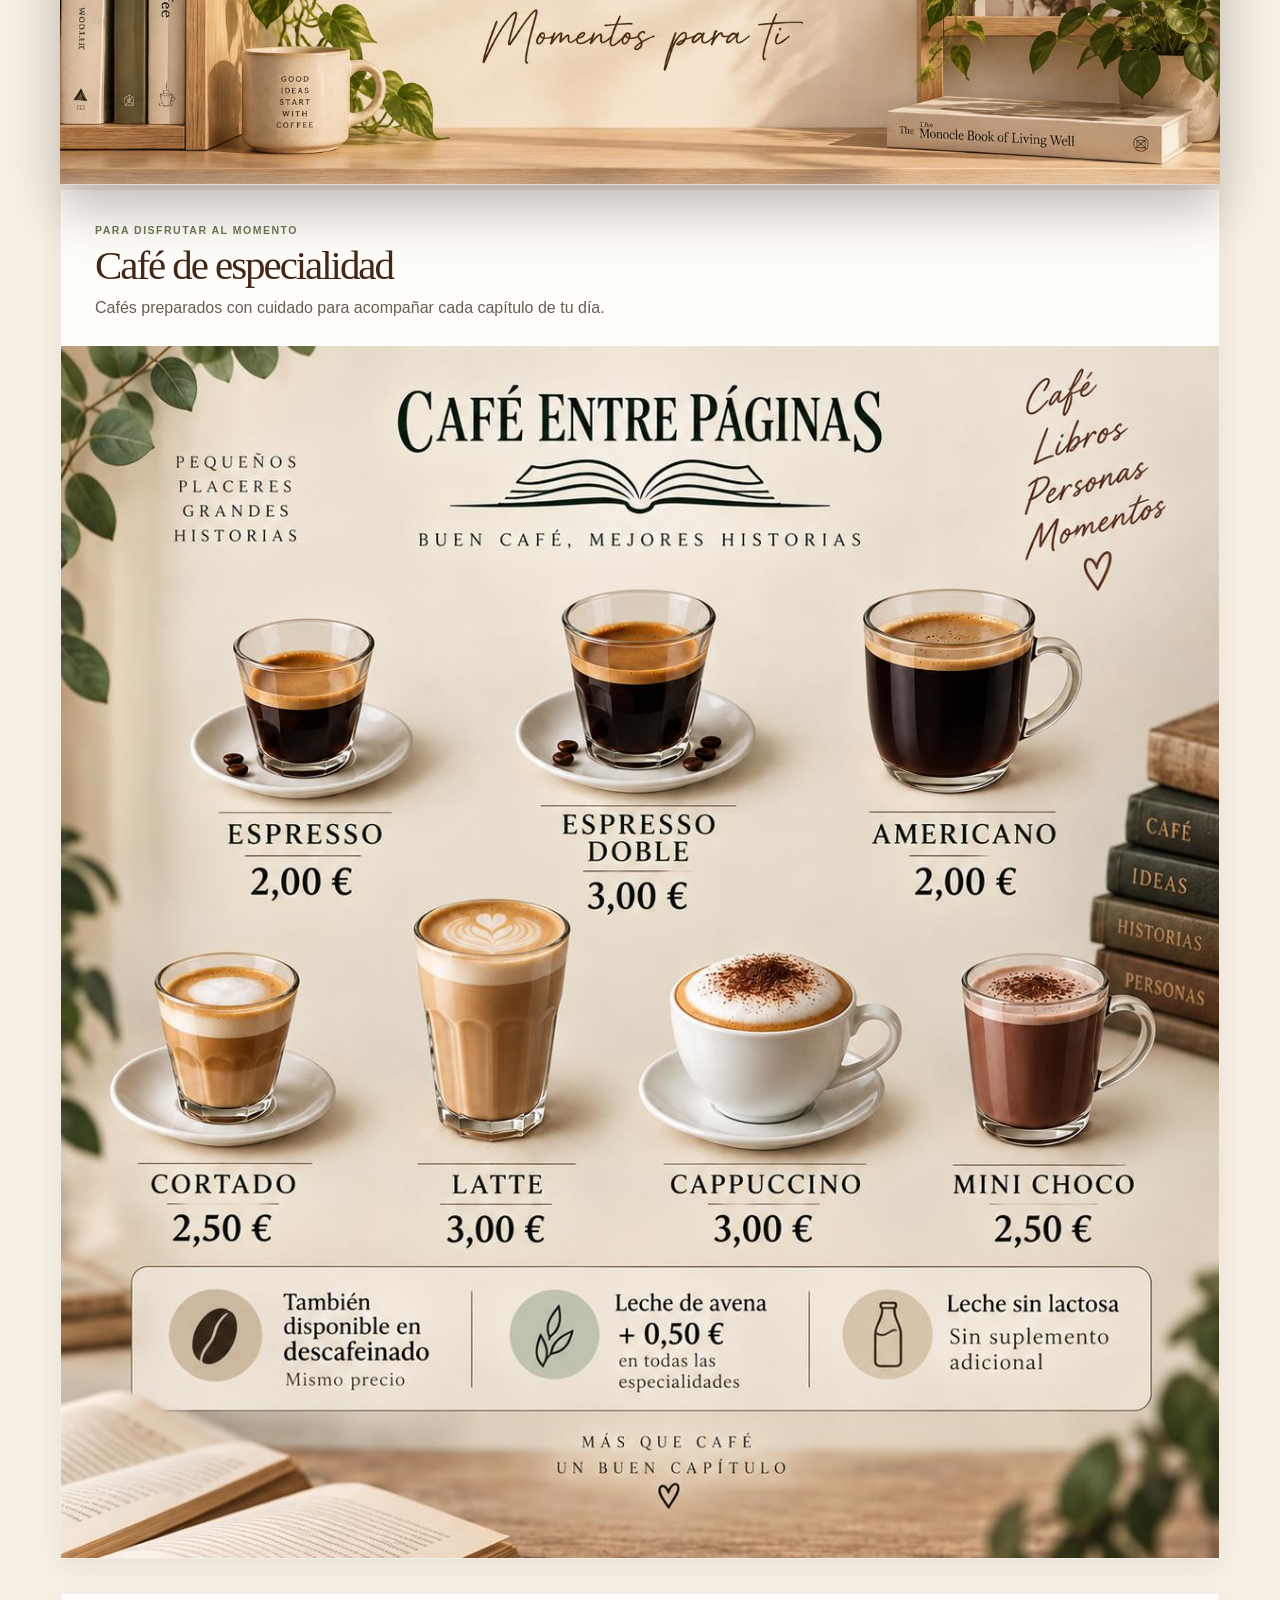
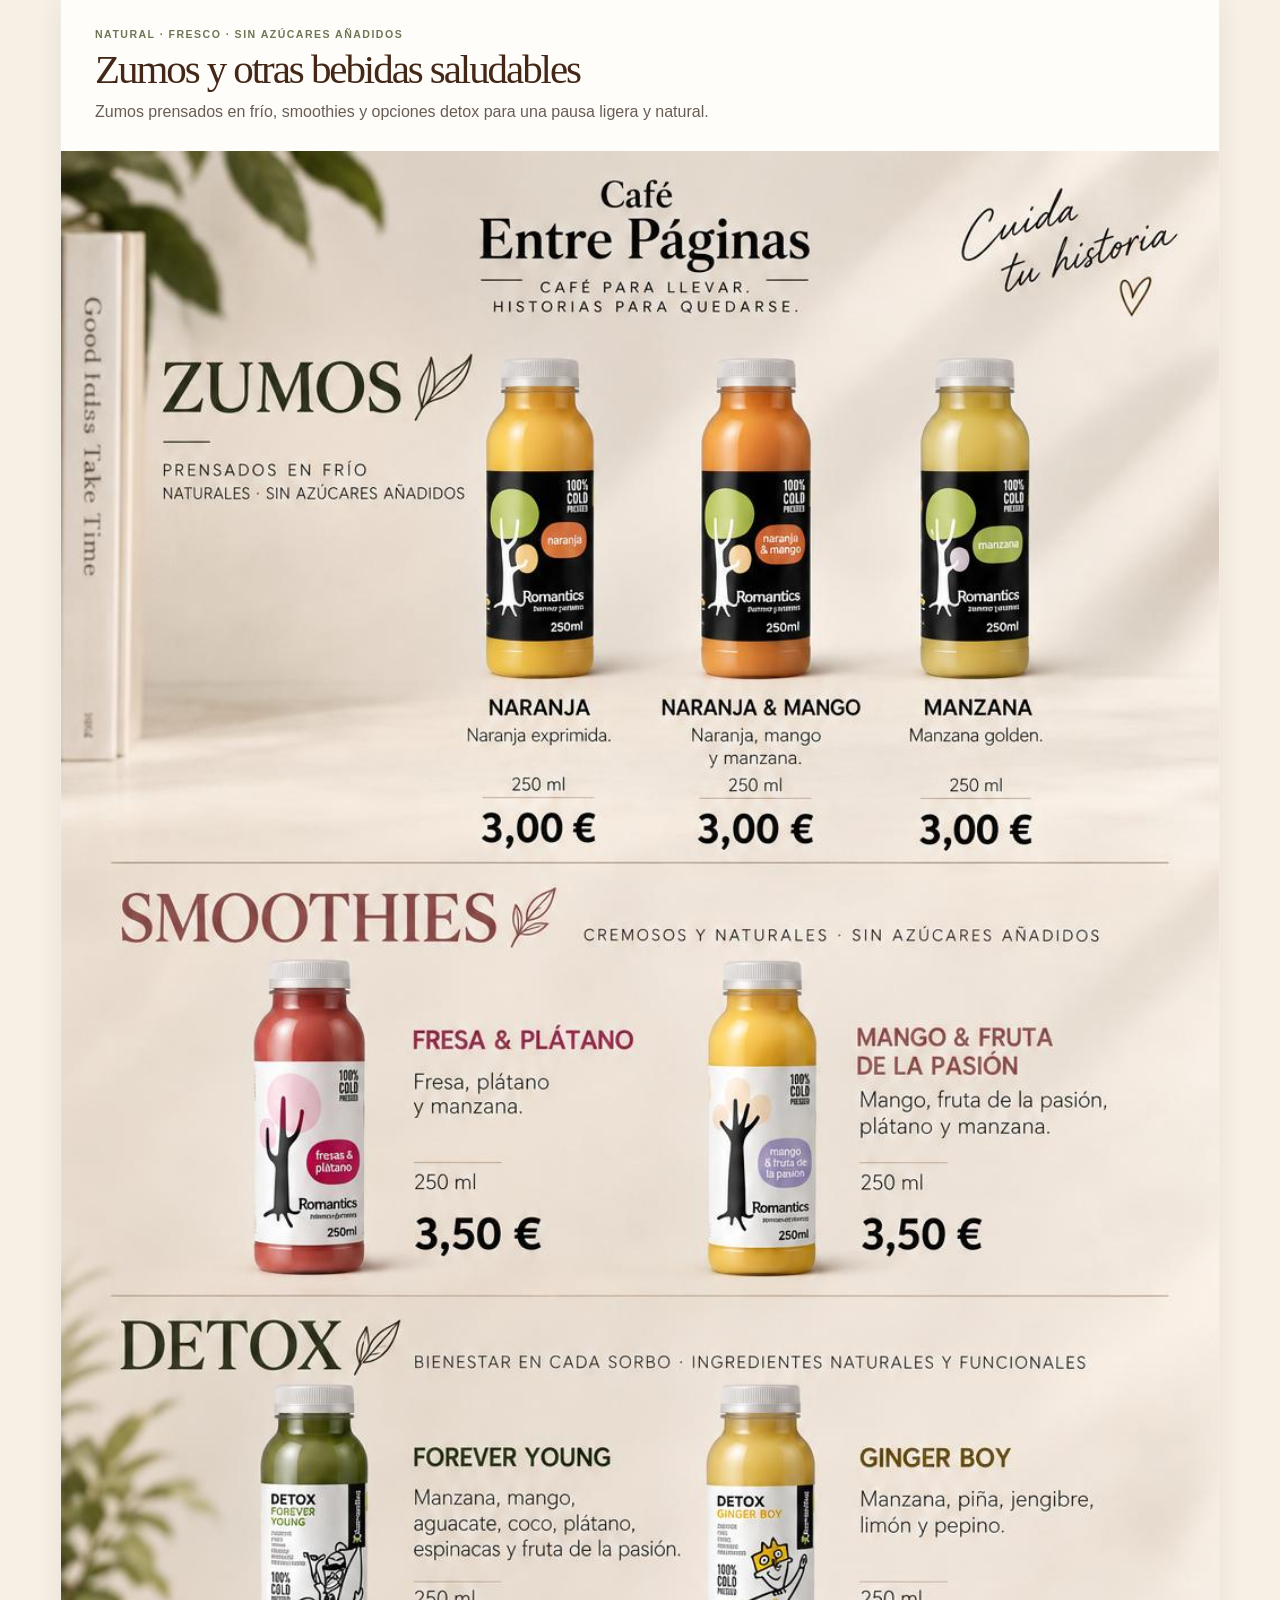
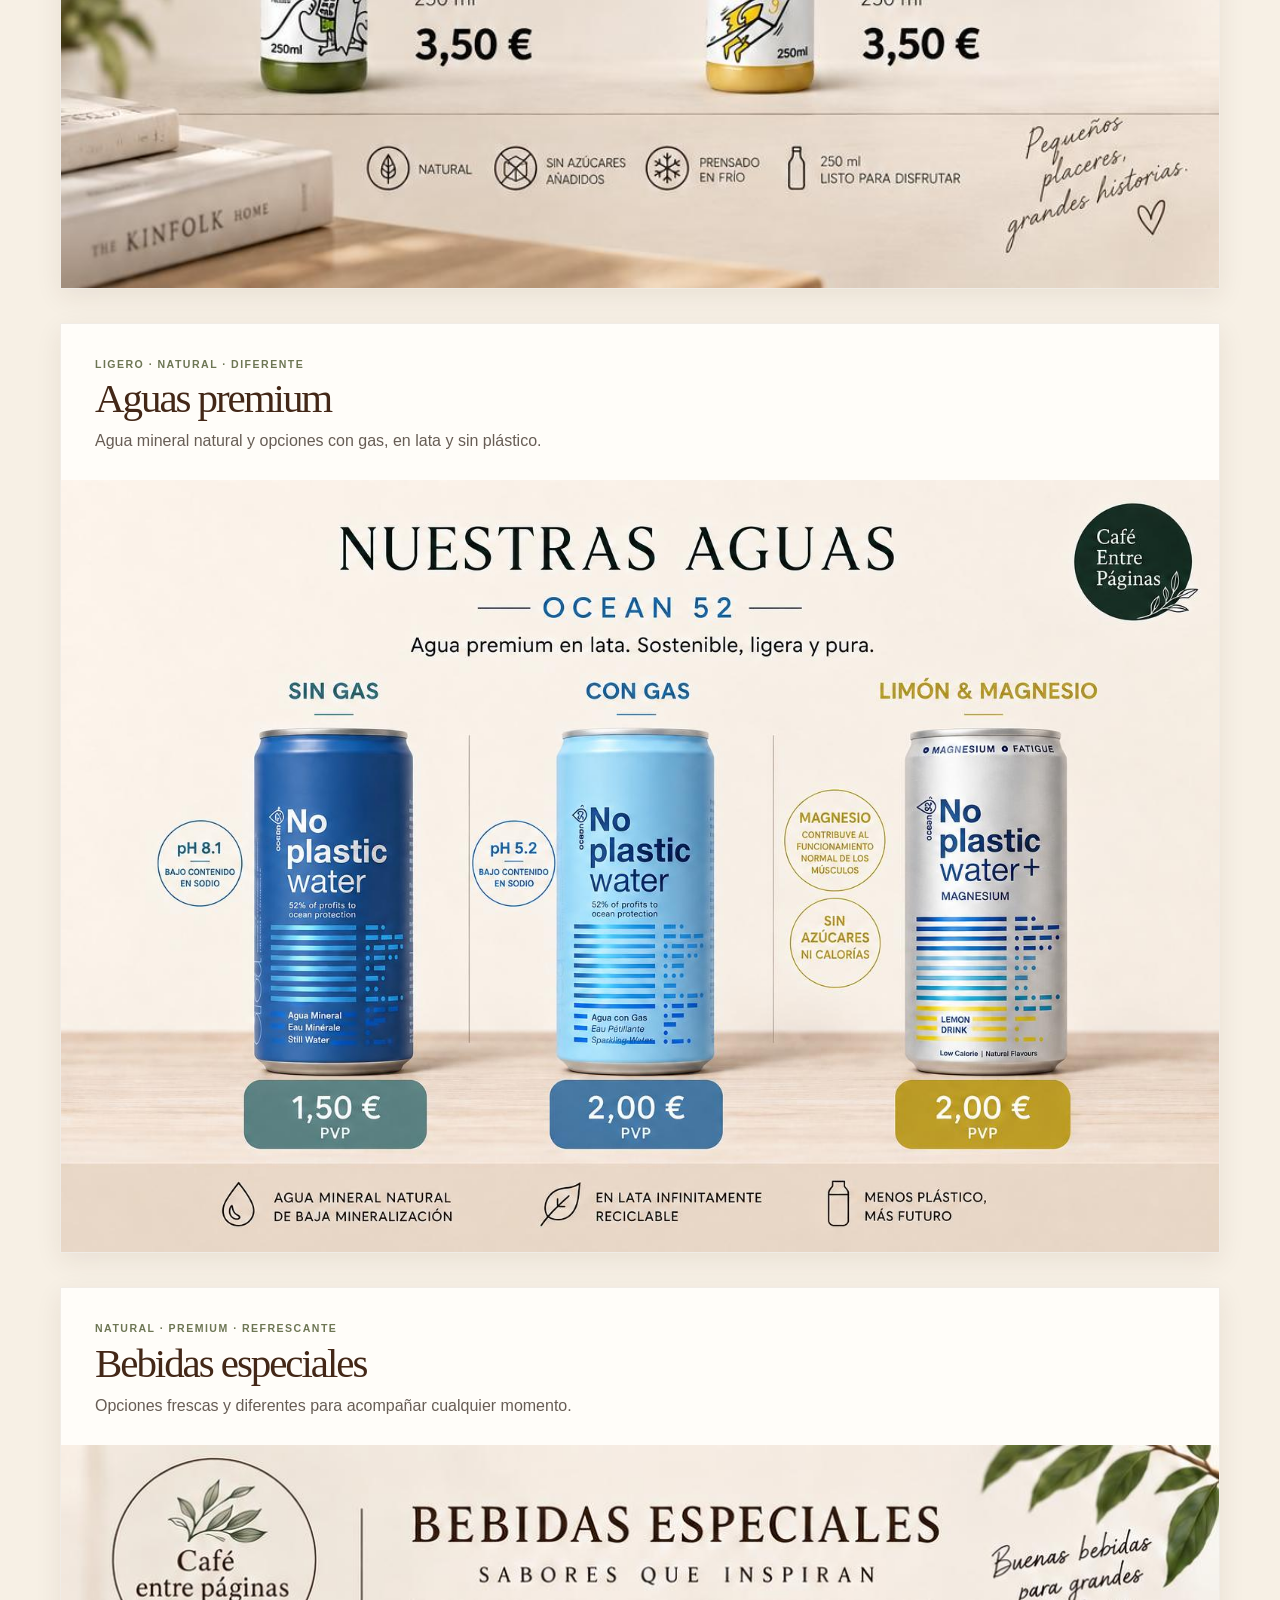
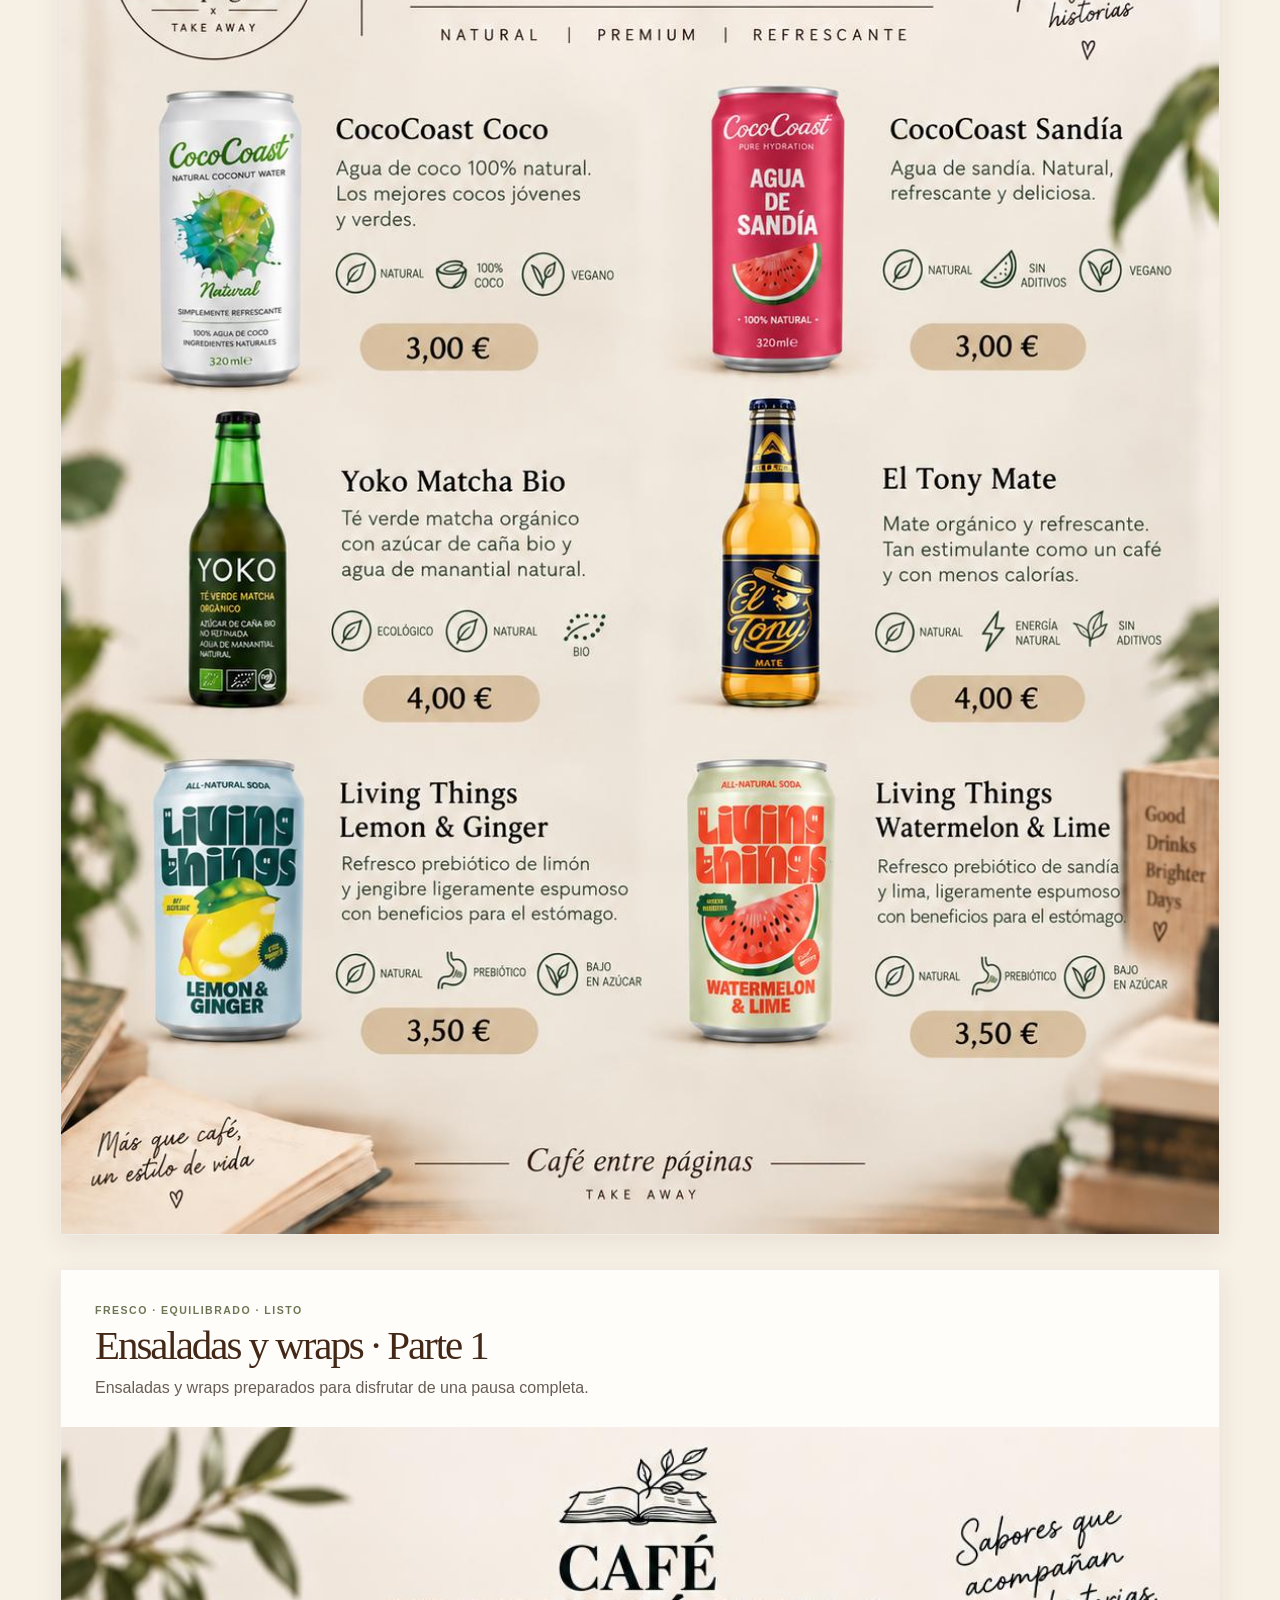
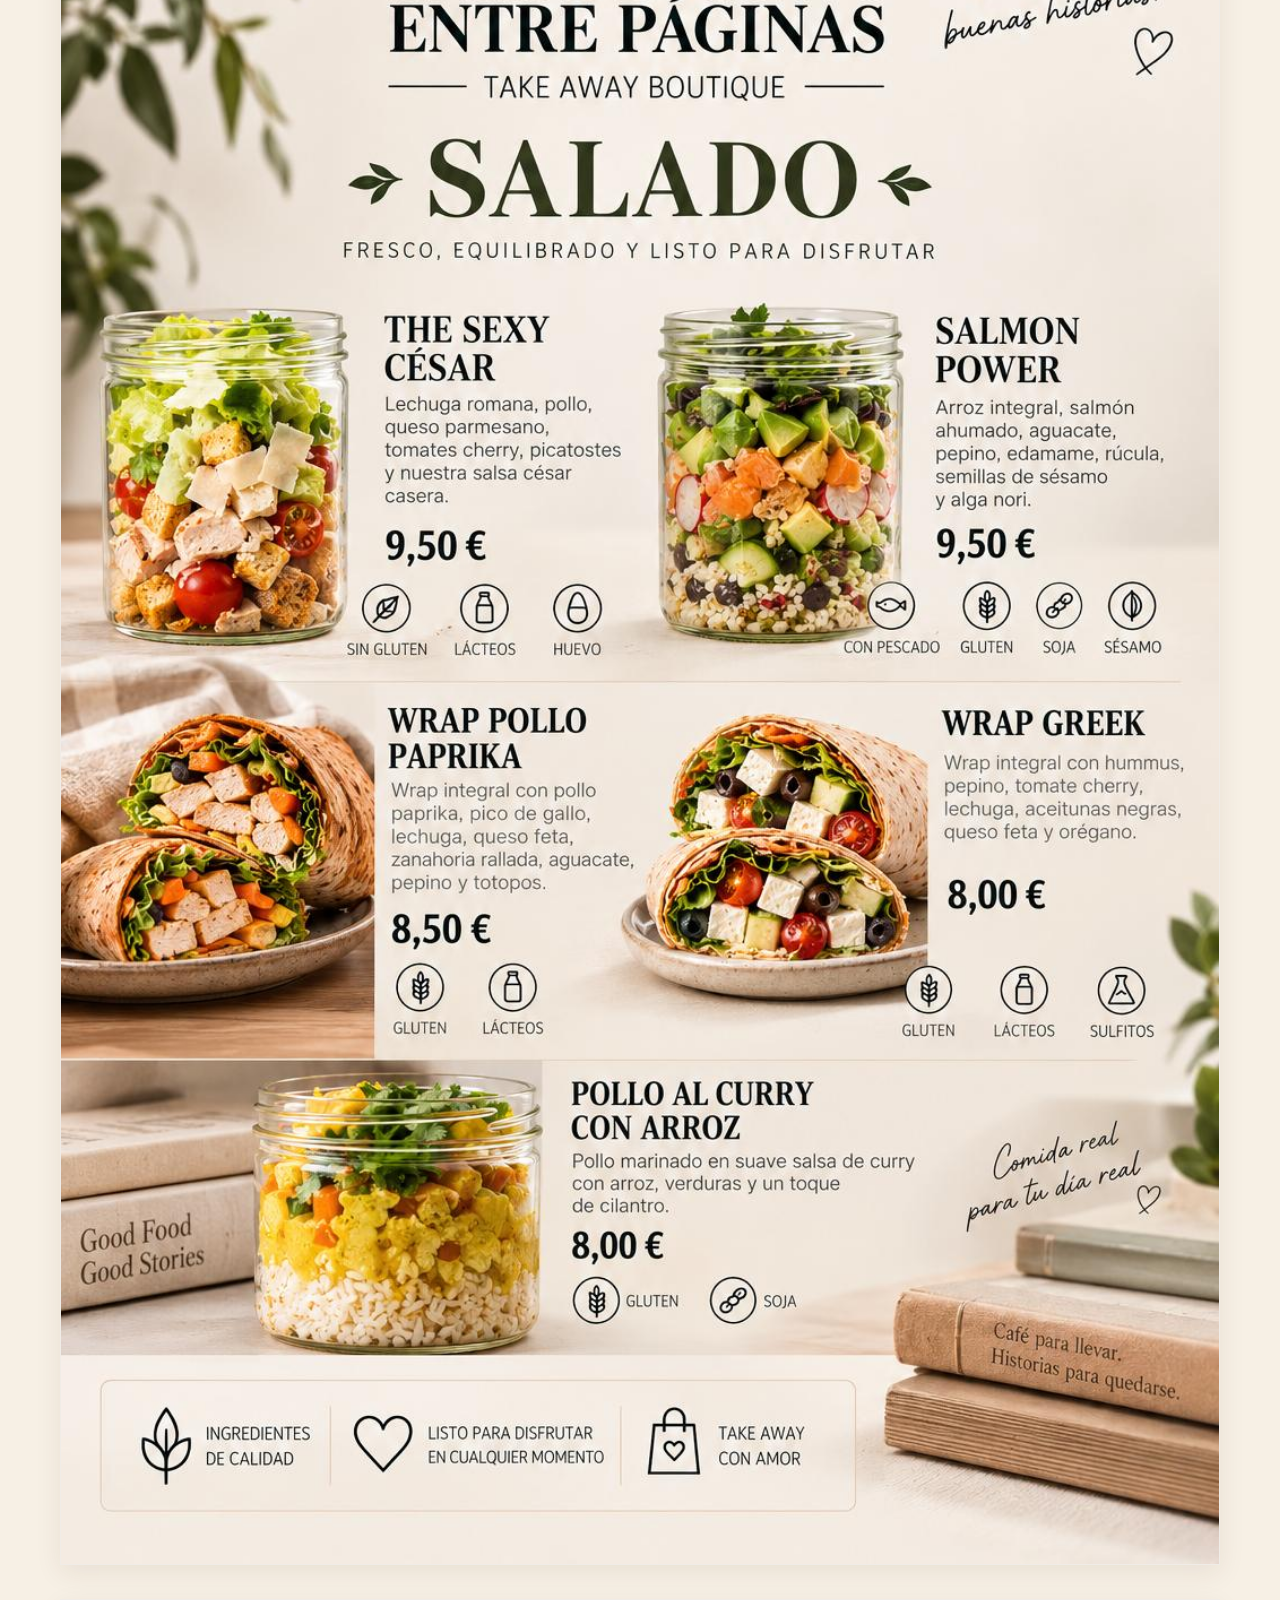
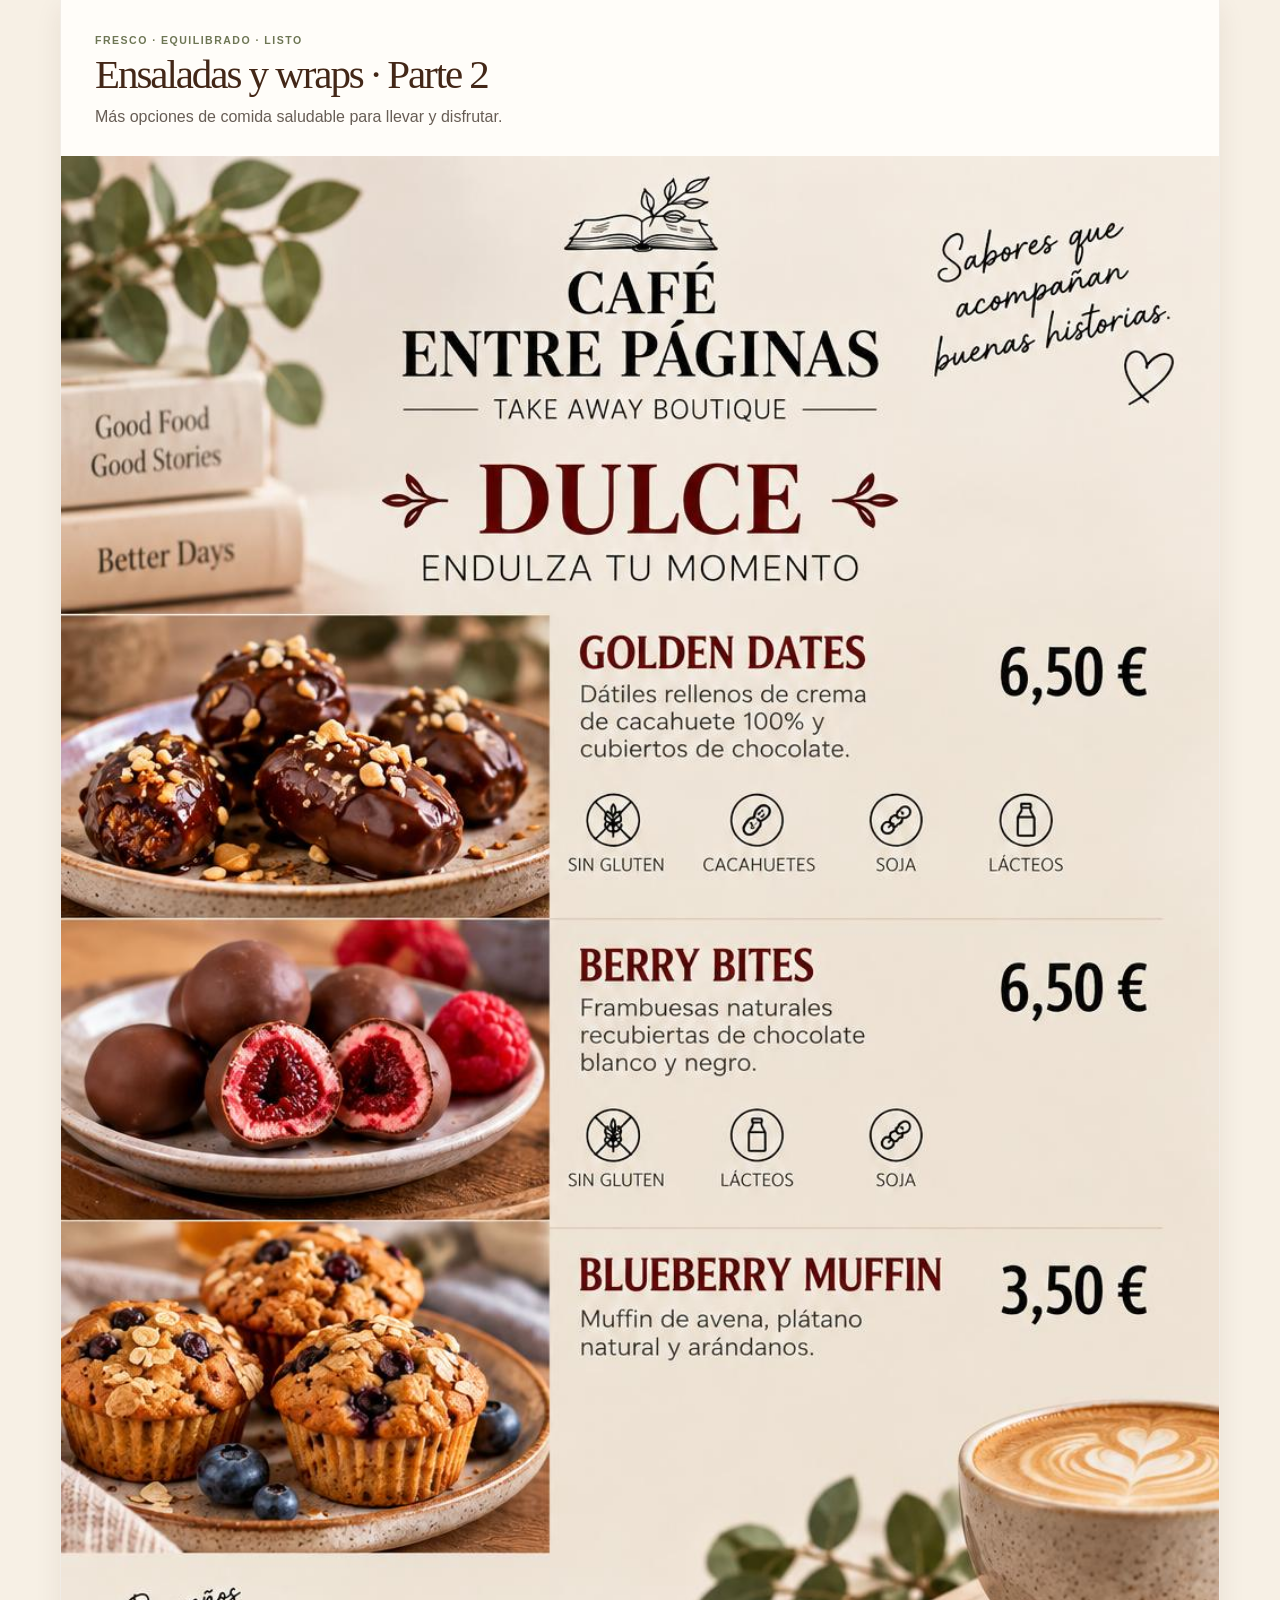
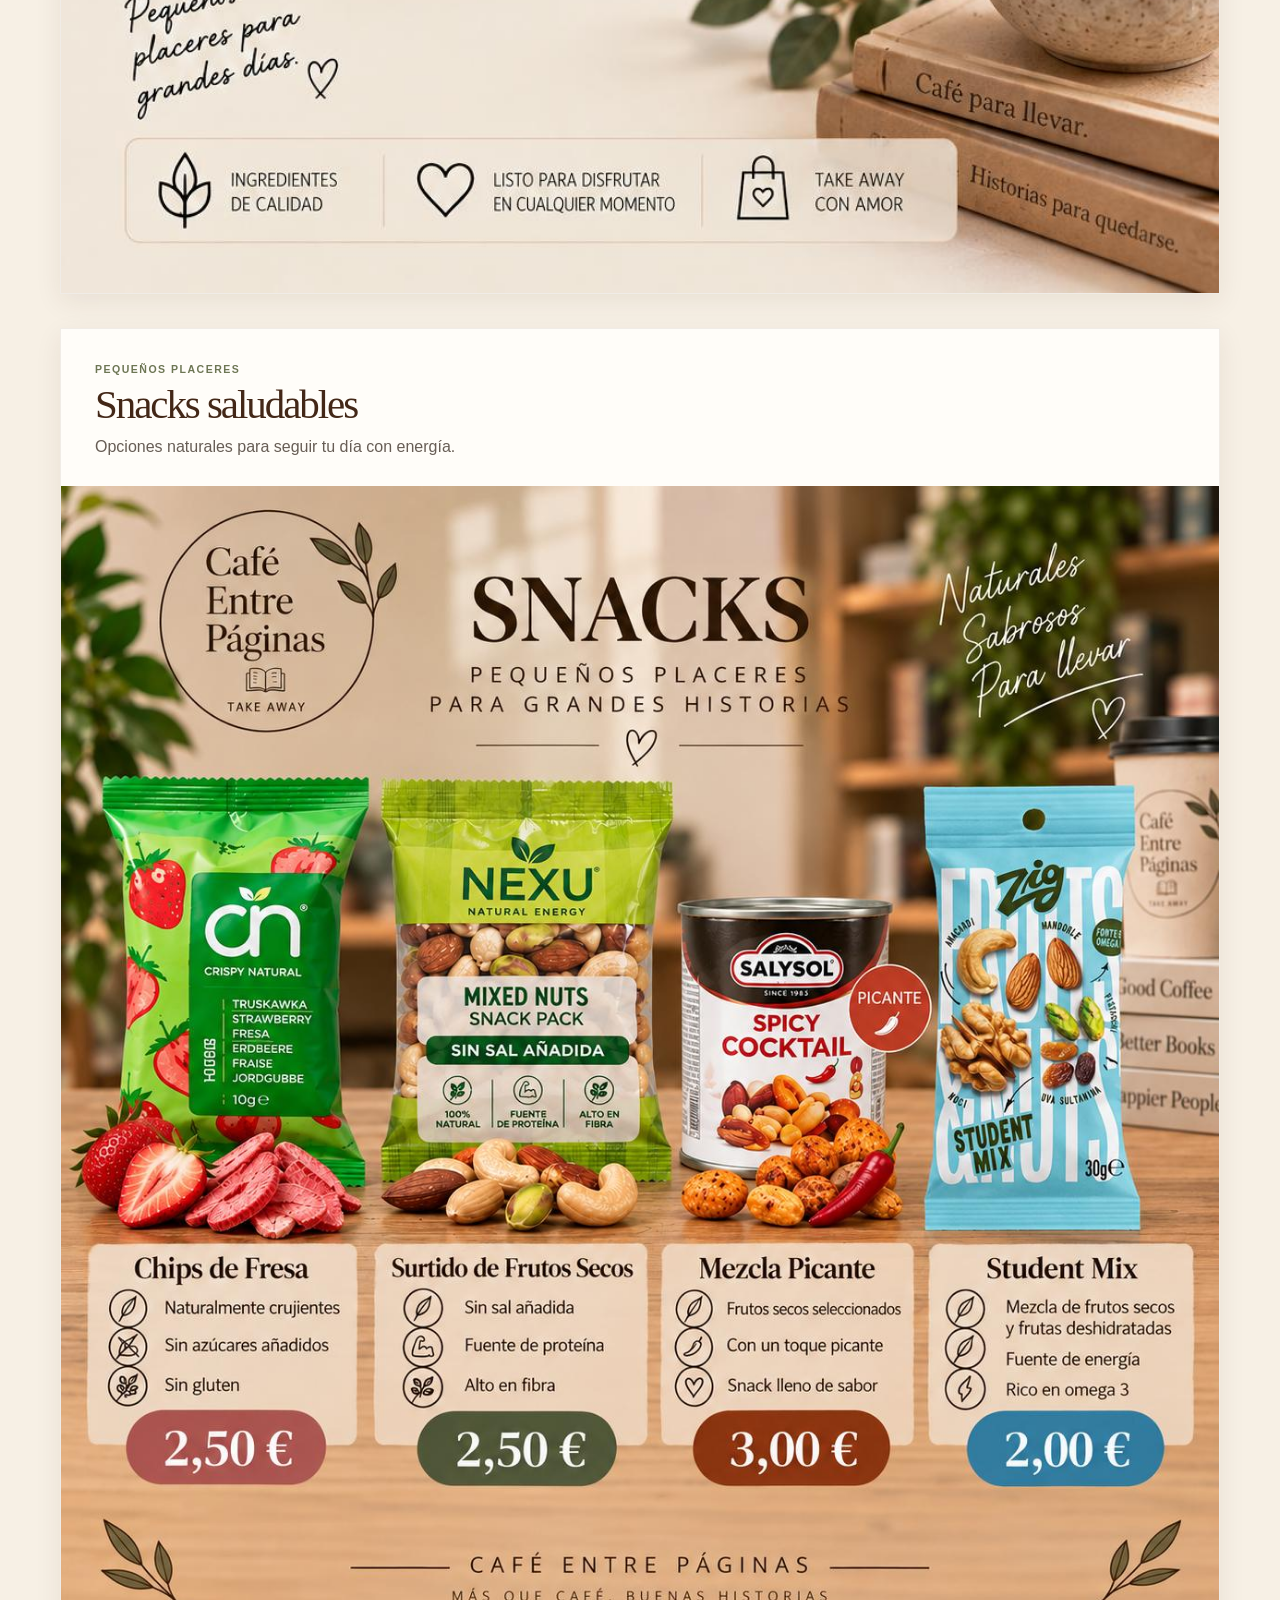
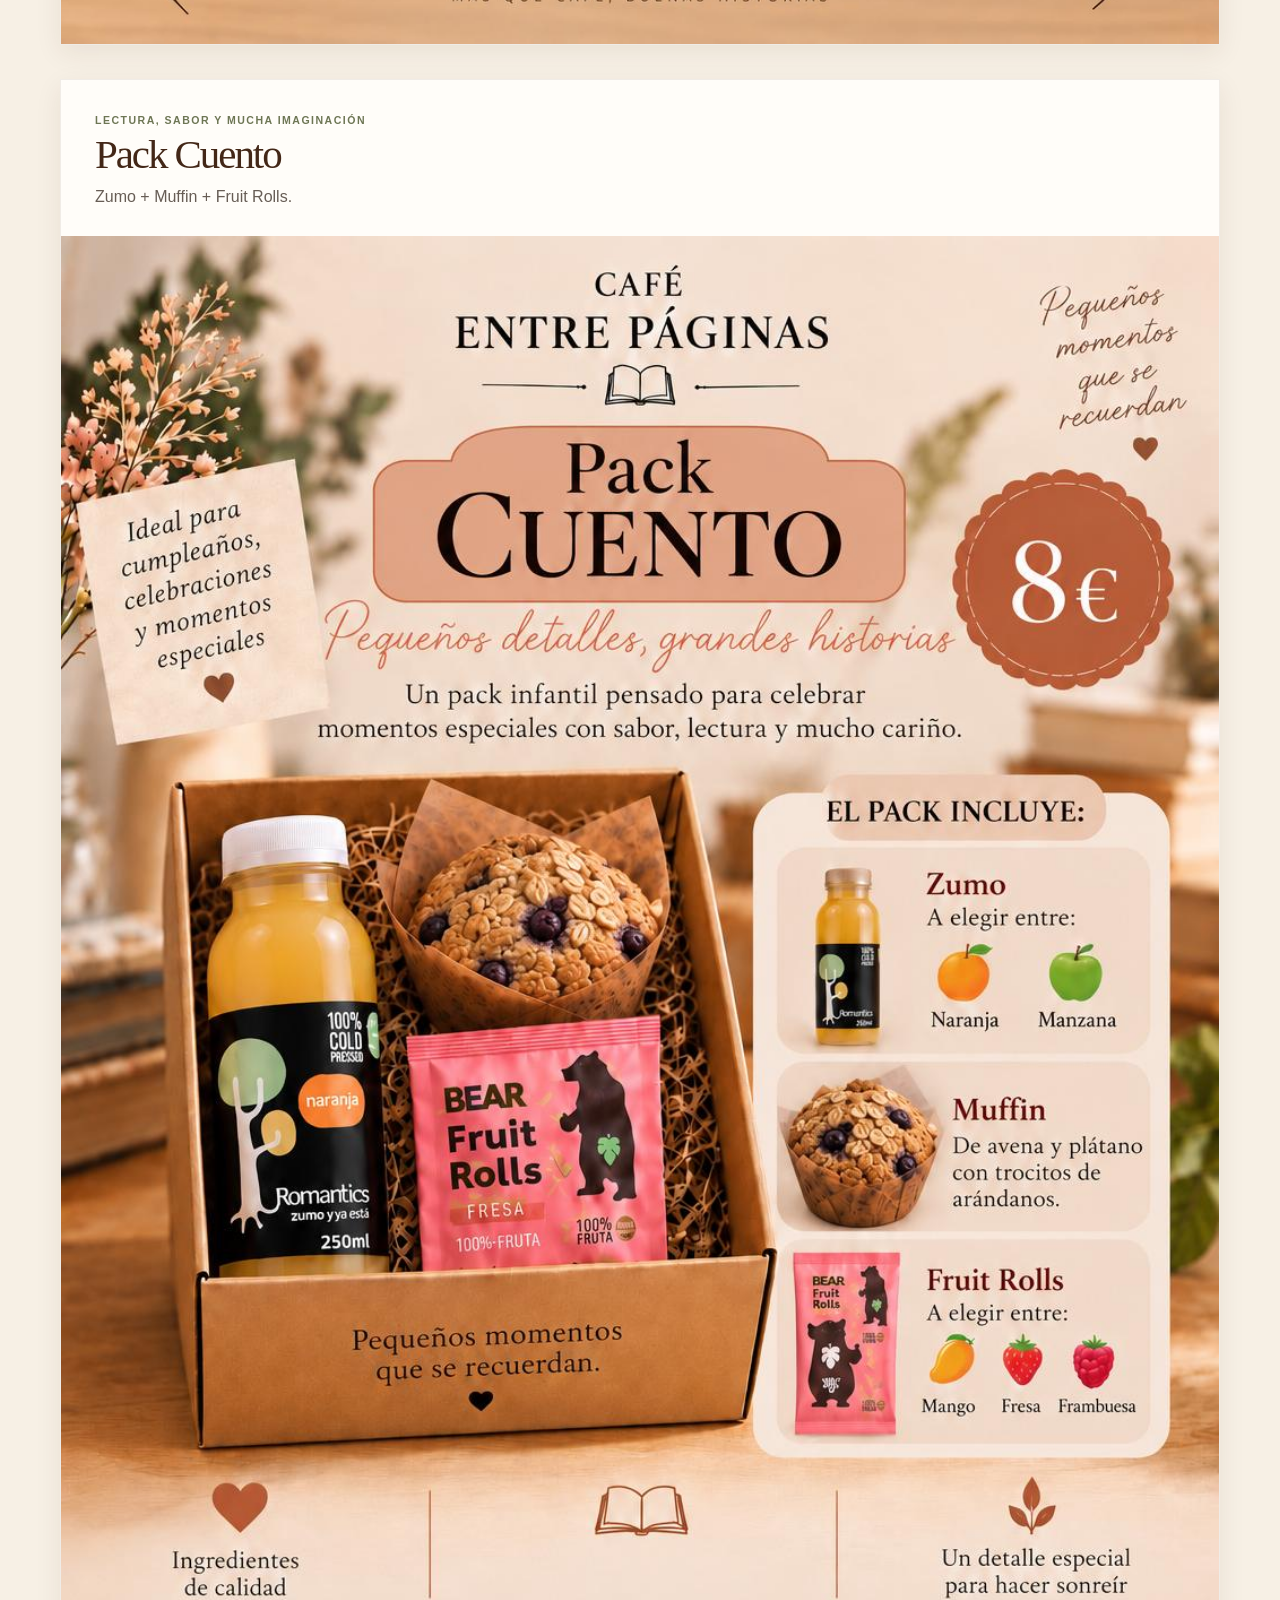
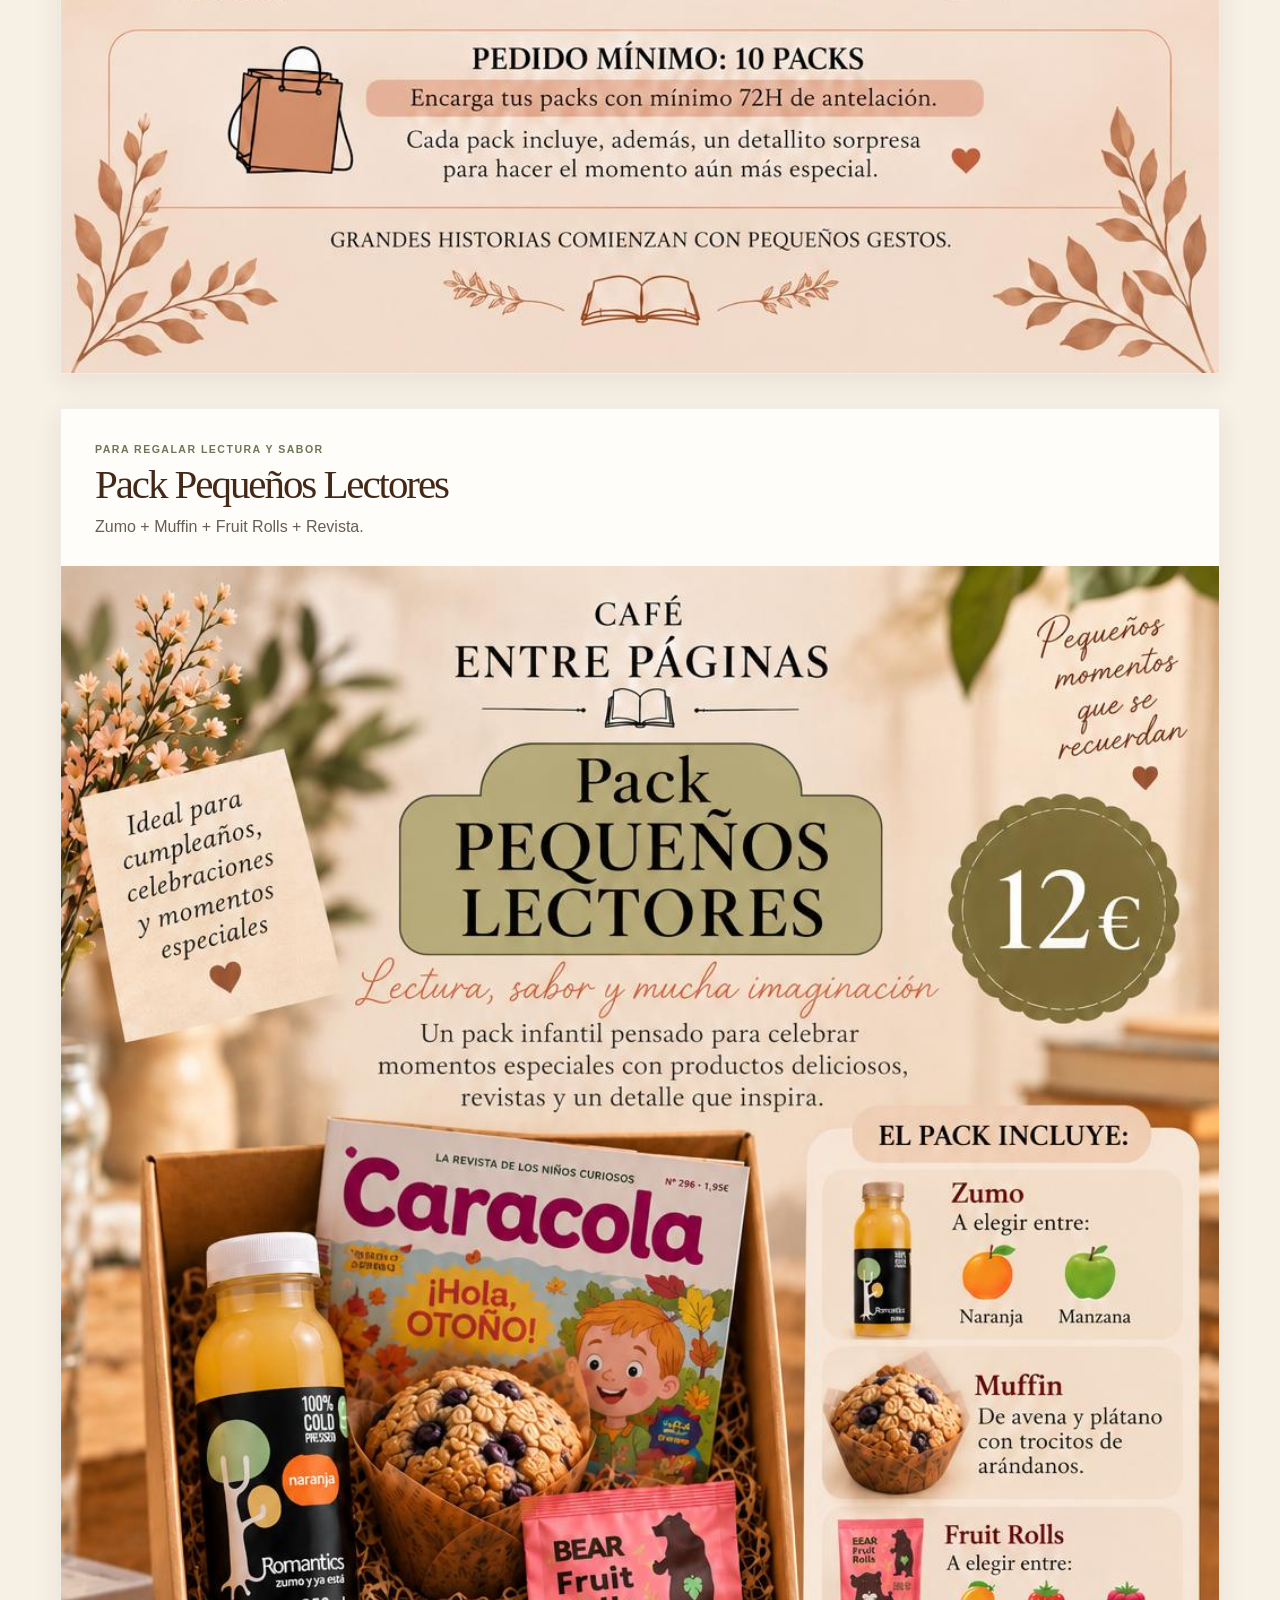
==== commit 73e7385a: "Versión 7 de la WEB CEP Cambio de imágenes para la Web" ====
--- a/index.html
+++ b/index.html
@@ -109,9 +109,16 @@
             </article>
 
             <article class="product-card">
-              <div class="product-copy"><p class="card-kicker">Fresco · Equilibrado · Listo</p><h3>Ensaladas y wraps</h3><p>Ensaladas y wraps preparados para disfrutar de una pausa completa.</p></div>
-              <a class="catalogue-image-link" href="assets/images/catalogo-comida-saludable.jpeg" target="_blank" rel="noopener noreferrer" aria-label="Abrir carta completa de ensaladas y wraps">
-                <img src="assets/images/catalogo-comida-saludable.jpeg" alt="Carta completa de ensaladas y wraps de Café Entre Páginas" loading="lazy">
+              <div class="product-copy"><p class="card-kicker">Fresco · Equilibrado · Listo</p><h3>Ensaladas y wraps · Parte 1</h3><p>Ensaladas y wraps preparados para disfrutar de una pausa completa.</p></div>
+              <a class="catalogue-image-link" href="assets/images/catalogo-comida-saludable-1.jpeg" target="_blank" rel="noopener noreferrer" aria-label="Abrir carta completa de ensaladas y wraps, parte 1">
+                <img src="assets/images/catalogo-comida-saludable-1.jpeg" alt="Carta completa de ensaladas y wraps de Café Entre Páginas, parte 1" loading="lazy">
+              </a>
+            </article>
+
+            <article class="product-card">
+              <div class="product-copy"><p class="card-kicker">Fresco · Equilibrado · Listo</p><h3>Ensaladas y wraps · Parte 2</h3><p>Más opciones de comida saludable para llevar y disfrutar.</p></div>
+              <a class="catalogue-image-link" href="assets/images/catalogo-comida-saludable-2.jpeg" target="_blank" rel="noopener noreferrer" aria-label="Abrir carta completa de ensaladas y wraps, parte 2">
+                <img src="assets/images/catalogo-comida-saludable-2.jpeg" alt="Carta completa de ensaladas y wraps de Café Entre Páginas, parte 2" loading="lazy">
               </a>
             </article>
 
@@ -143,20 +150,38 @@
               </a>
             </article>
 
-            <article class="product-card product-card-pack-group">
-              <div class="product-copy"><p class="card-kicker">Una pausa pensada para disfrutar</p><h3>Pack Recreo</h3><p>Una combinación preparada para acompañar el descanso, la lectura y los pequeños momentos del día.</p></div>
-              <a class="catalogue-image-link" href="assets/images/catalogo-snacks-saludables.jpeg" target="_blank" rel="noopener noreferrer" aria-label="Abrir carta completa del Pack Recreo">
-                <img src="assets/images/catalogo-snacks-saludables.jpeg" alt="Carta completa del Pack Recreo de Café Entre Páginas" loading="lazy">
-              </a>
-            </article>
-
-            <article class="product-card">
-              <div class="product-copy"><p class="card-kicker">Detalles con intención</p><h3>Packs para regalar</h3><p>Selecciones pensadas para convertir un café y una historia en un detalle especial.</p></div>
-              <a class="catalogue-image-link" href="assets/images/packs-regalo.jpeg" target="_blank" rel="noopener noreferrer" aria-label="Abrir carta completa de packs para regalar">
-                <img src="assets/images/packs-regalo.jpeg" alt="Carta completa de packs para regalar de Café Entre Páginas" loading="lazy">
-              </a>
-            </article>
-          </div>
+            <article class="product-card">
+              <div class="product-copy"><p class="card-kicker">Detalles con intención</p><h3>Packs para regalar · 1</h3><p>Una selección pensada para convertir un café y una historia en un detalle especial.</p></div>
+              <a class="catalogue-image-link" href="assets/images/packs-regalo-1.jpeg" target="_blank" rel="noopener noreferrer" aria-label="Abrir carta completa del pack para regalar 1">
+                <img src="assets/images/packs-regalo-1.jpeg" alt="Carta completa del pack para regalar 1 de Café Entre Páginas" loading="lazy">
+              </a>
+            </article>
+
+            <article class="product-card">
+              <div class="product-copy"><p class="card-kicker">Detalles con intención</p><h3>Packs para regalar · 2</h3><p>Una segunda propuesta para regalar café, lectura y buenos momentos.</p></div>
+              <a class="catalogue-image-link" href="assets/images/packs-regalo-2.jpeg" target="_blank" rel="noopener noreferrer" aria-label="Abrir carta completa del pack para regalar 2">
+                <img src="assets/images/packs-regalo-2.jpeg" alt="Carta completa del pack para regalar 2 de Café Entre Páginas" loading="lazy">
+              </a>
+            </article>
+          </div>
+        </div>
+      </div>
+    </section>
+
+    <section class="catalogue reading-section" id="lecturas" aria-labelledby="lecturas-titulo">
+      <div class="container">
+        <div class="section-heading">
+          <p class="eyebrow">Café · Curiosidad · Descubrimiento</p>
+          <h2 id="lecturas-titulo">Lecturas y Revistas Café Entre Páginas</h2>
+          <p>Una selección de lecturas para despertar la curiosidad, descubrir nuevos mundos y acompañar tu próxima pausa.</p>
+        </div>
+        <div class="catalogue-list">
+          <article class="product-card">
+            <div class="product-copy"><p class="card-kicker">Para mentes curiosas de 8 a 12 años</p><h3>National Geographic Kids</h3><p>Revistas infantiles con contenidos para explorar, aprender y disfrutar en cada página.</p></div>
+            <a class="catalogue-image-link" href="assets/images/revista-infantil-national-geographic-1.jpeg" target="_blank" rel="noopener noreferrer" aria-label="Abrir la propuesta de revista infantil National Geographic">
+              <img src="assets/images/revista-infantil-national-geographic-1.jpeg" alt="Propuesta de revistas infantiles National Geographic Kids de Café Entre Páginas" loading="lazy">
+            </a>
+          </article>
         </div>
       </div>
     </section>
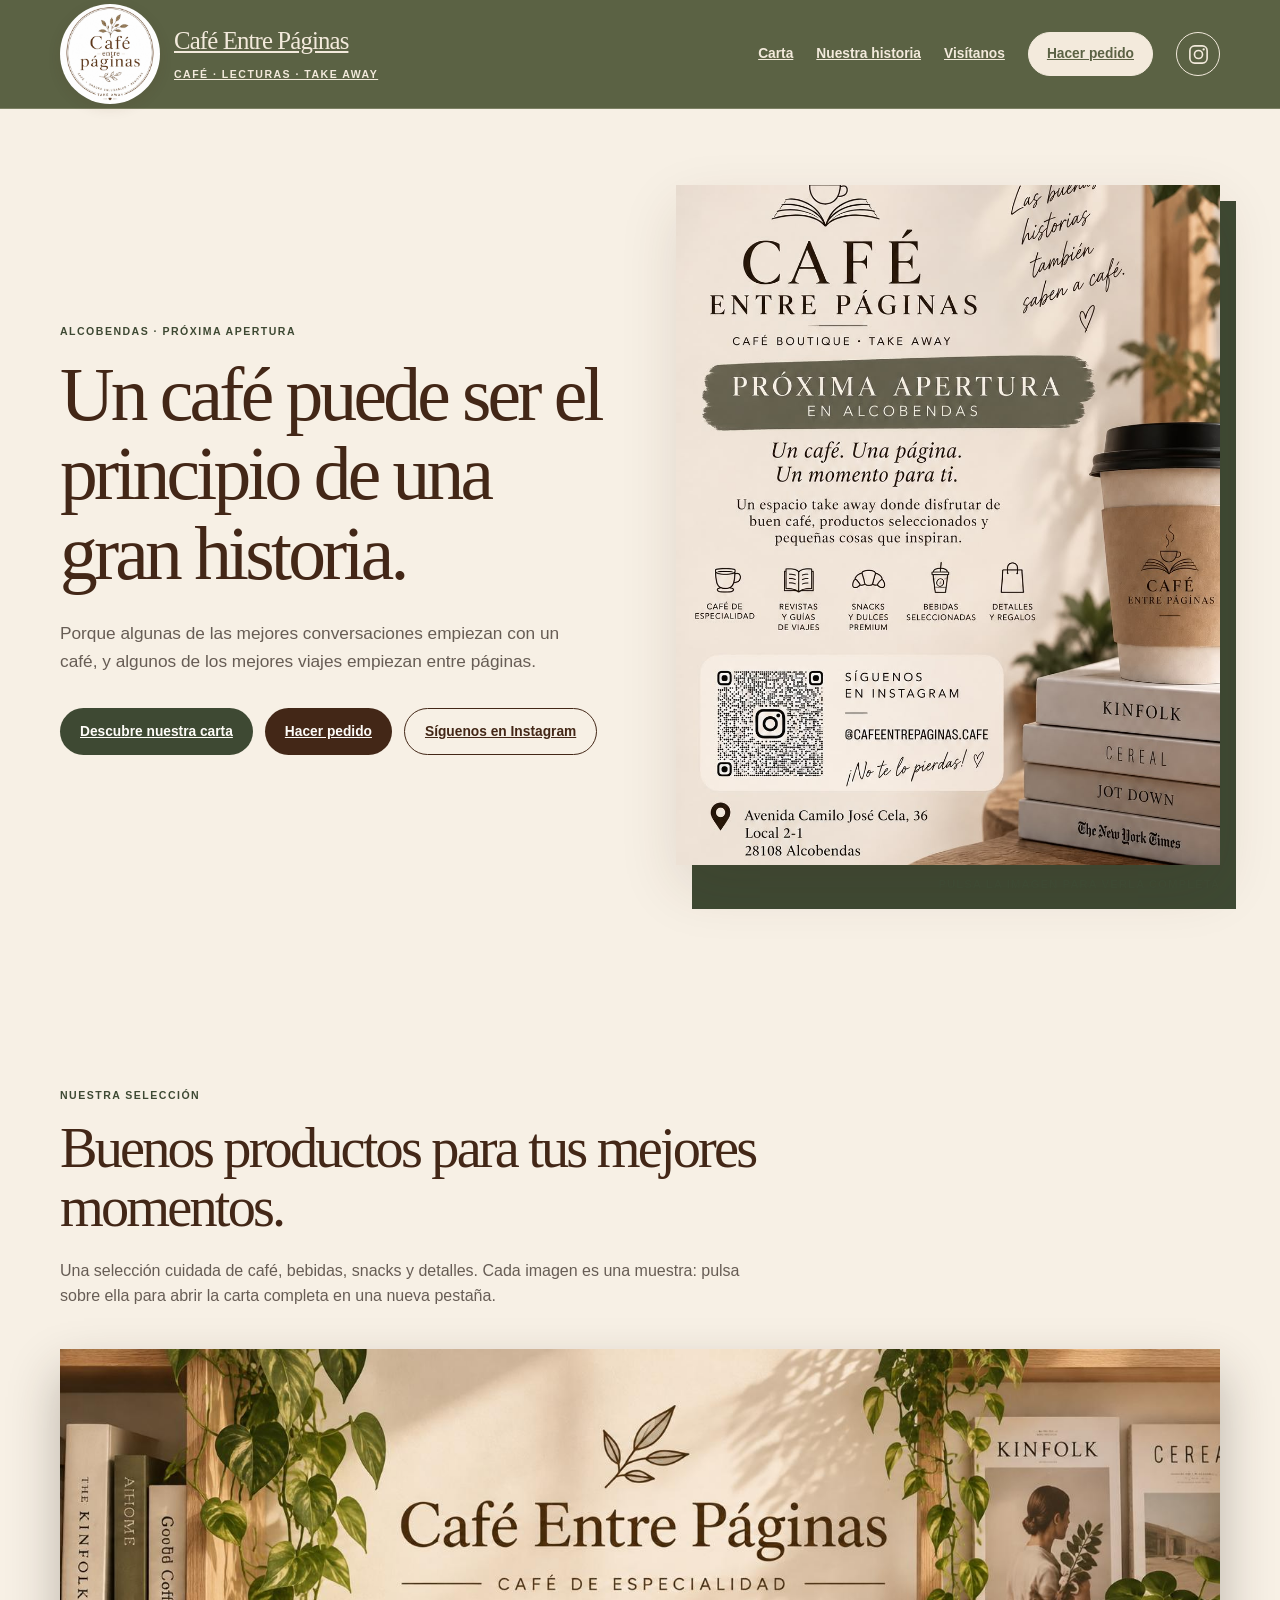
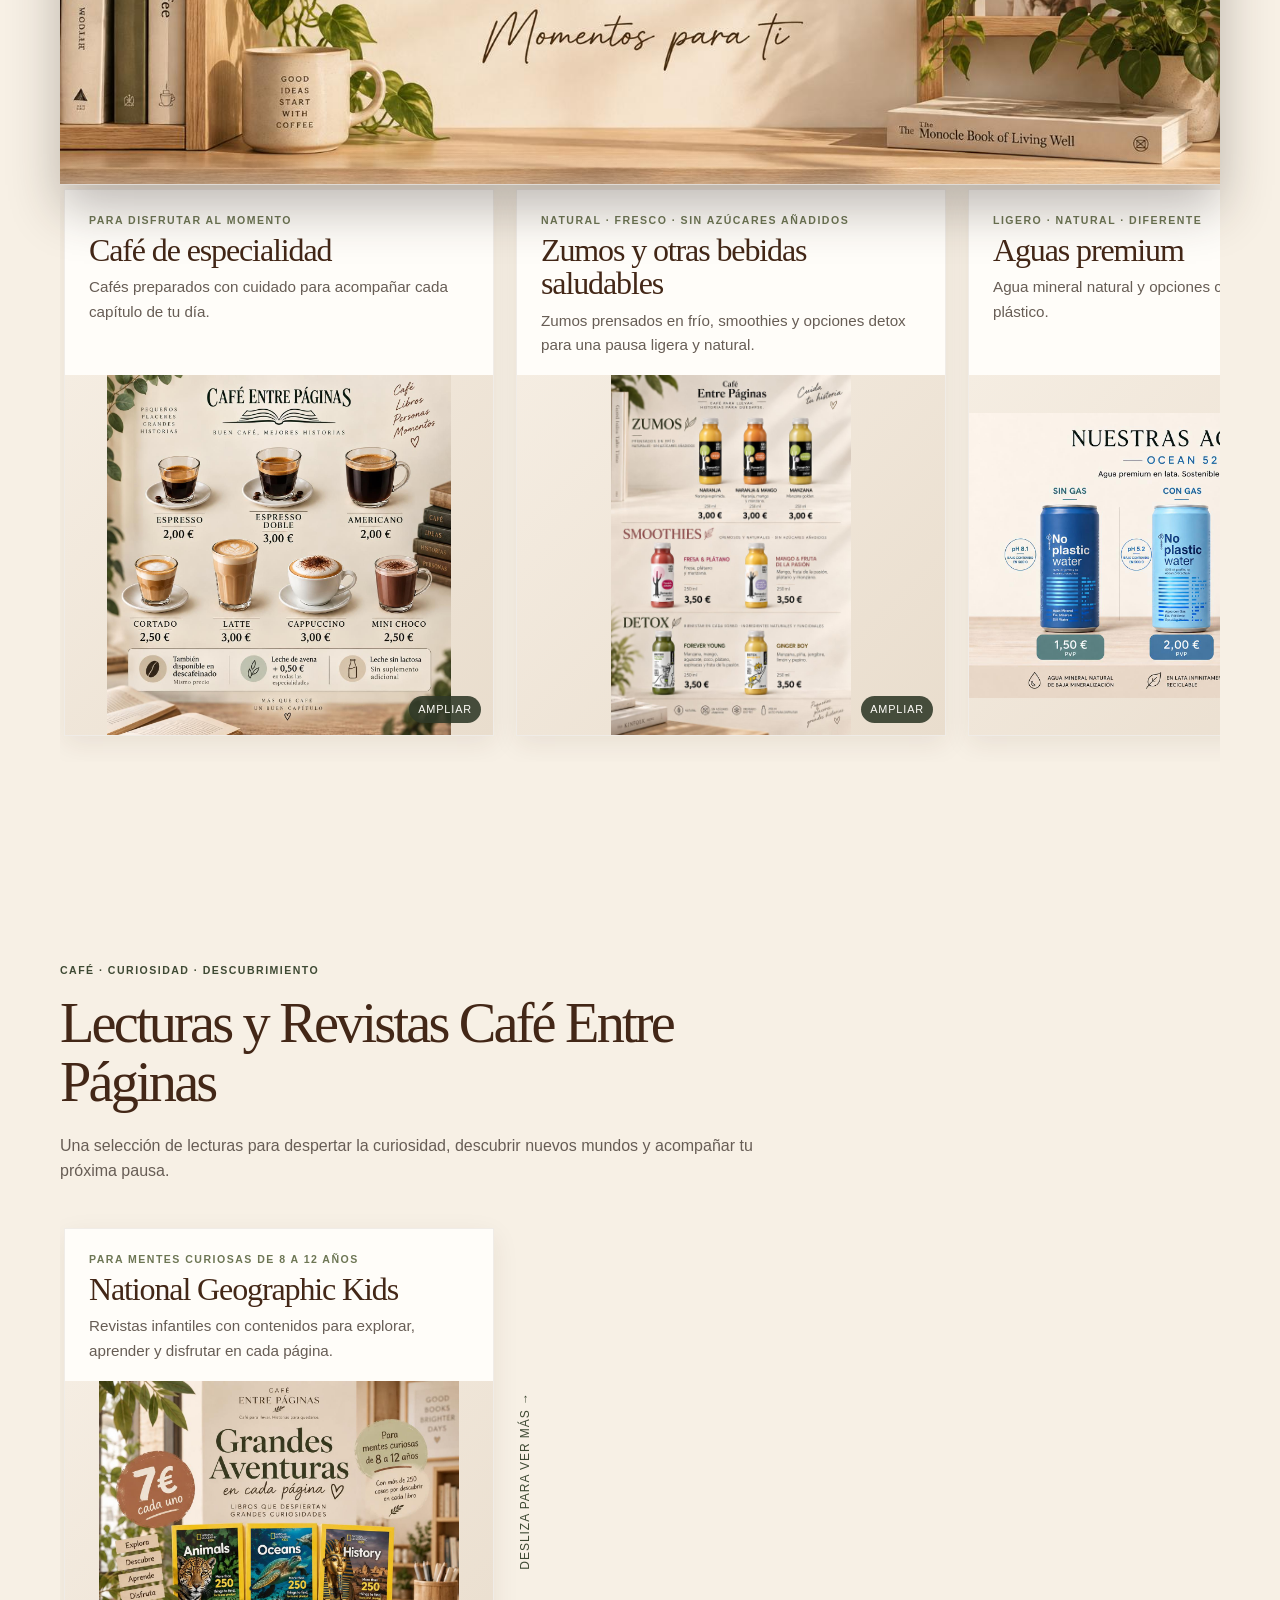
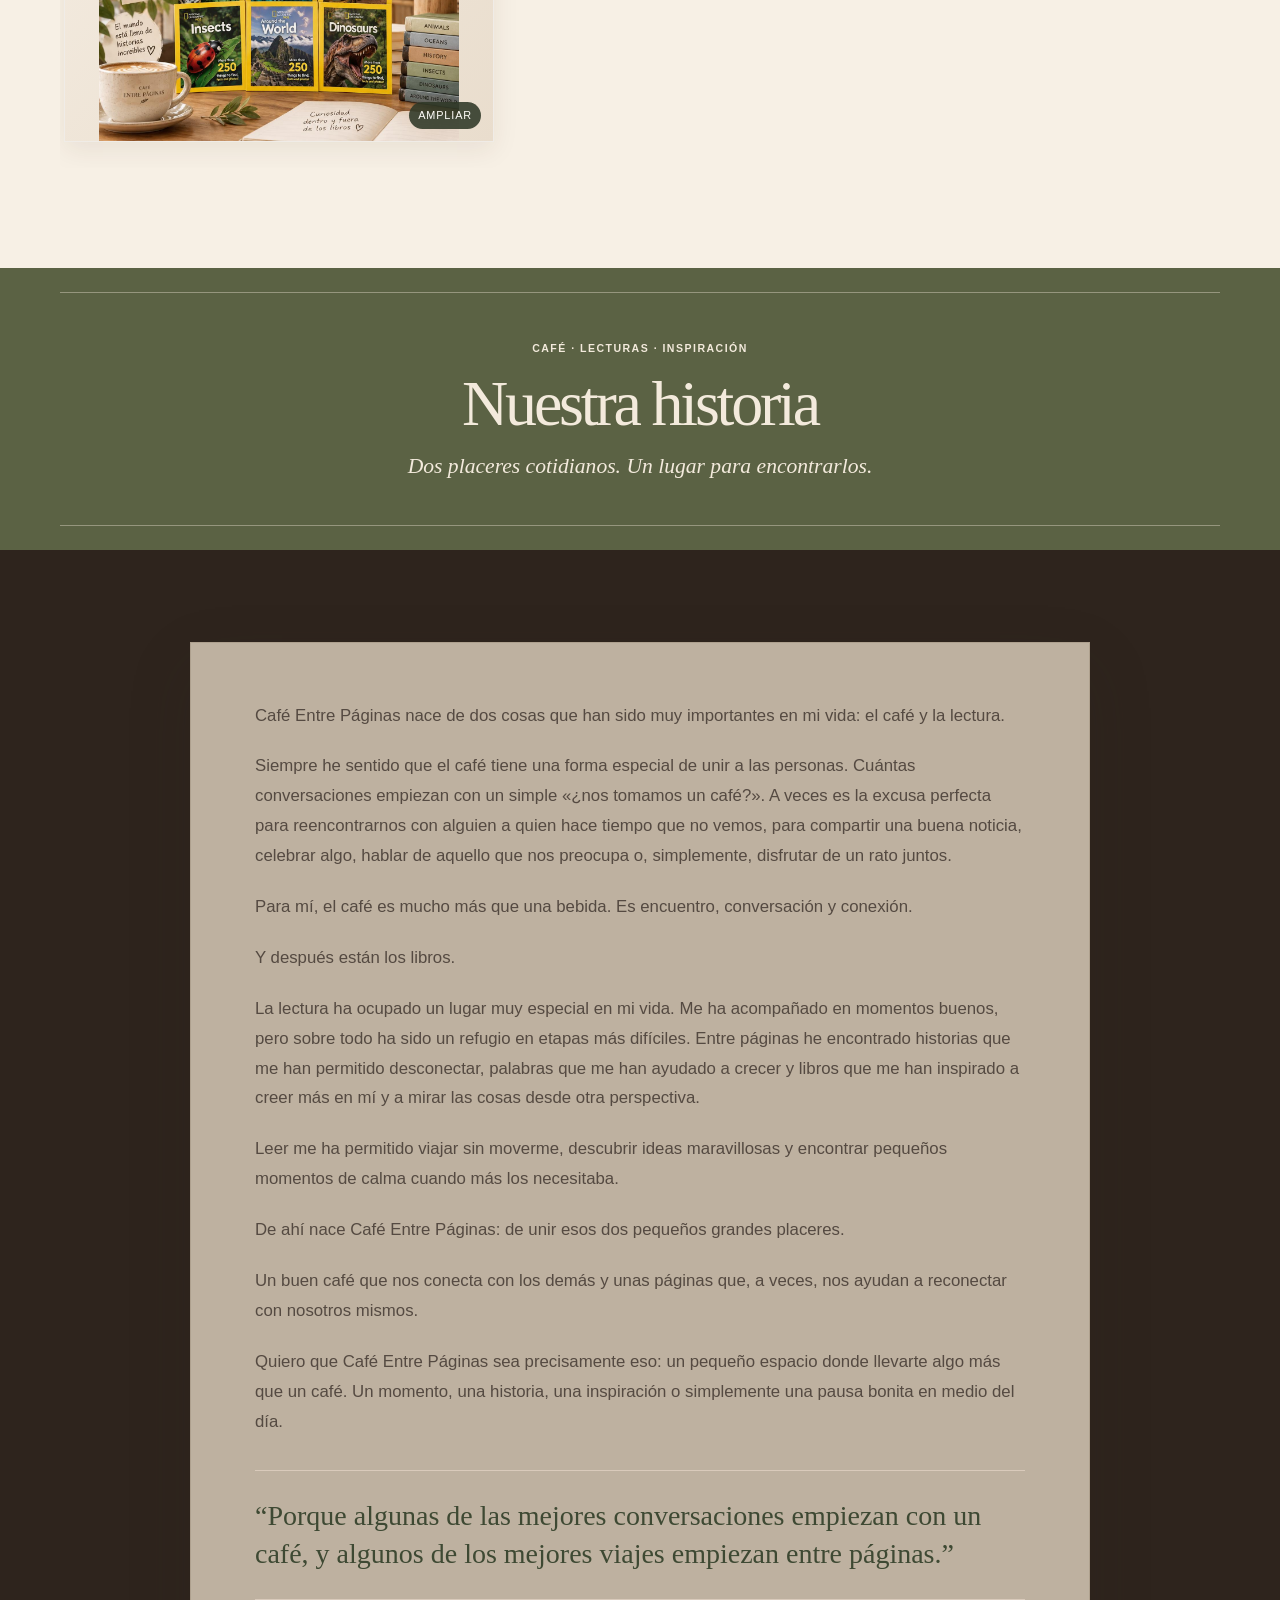
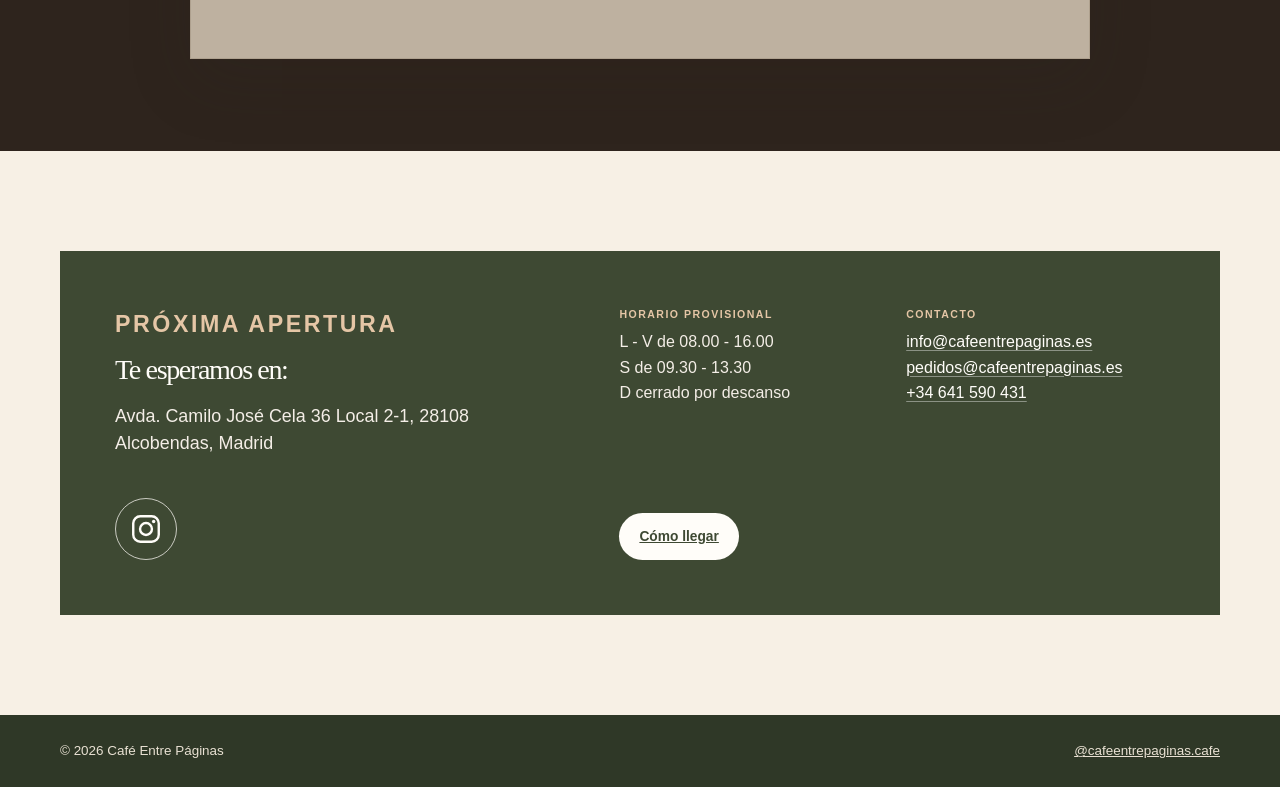
==== commit eec8a6be: "Versión 8 con carrusel Carta Web CEP -Pre Apertura" ====
--- a/index.html
+++ b/index.html
@@ -109,26 +109,18 @@
             </article>
 
             <article class="product-card">
-              <div class="product-copy"><p class="card-kicker">Fresco · Equilibrado · Listo</p><h3>Ensaladas y wraps · Parte 1</h3><p>Ensaladas y wraps preparados para disfrutar de una pausa completa.</p></div>
-              <a class="catalogue-image-link" href="assets/images/catalogo-comida-saludable-1.jpeg" target="_blank" rel="noopener noreferrer" aria-label="Abrir carta completa de ensaladas y wraps, parte 1">
-                <img src="assets/images/catalogo-comida-saludable-1.jpeg" alt="Carta completa de ensaladas y wraps de Café Entre Páginas, parte 1" loading="lazy">
-              </a>
-            </article>
-
-            <article class="product-card">
-              <div class="product-copy"><p class="card-kicker">Fresco · Equilibrado · Listo</p><h3>Ensaladas y wraps · Parte 2</h3><p>Más opciones de comida saludable para llevar y disfrutar.</p></div>
-              <a class="catalogue-image-link" href="assets/images/catalogo-comida-saludable-2.jpeg" target="_blank" rel="noopener noreferrer" aria-label="Abrir carta completa de ensaladas y wraps, parte 2">
-                <img src="assets/images/catalogo-comida-saludable-2.jpeg" alt="Carta completa de ensaladas y wraps de Café Entre Páginas, parte 2" loading="lazy">
-              </a>
-            </article>
-
-            <article class="product-card">
-              <div class="product-copy"><p class="card-kicker">Pequeños placeres</p><h3>Snacks saludables</h3><p>Opciones naturales para seguir tu día con energía.</p></div>
-              <a class="catalogue-image-link" href="assets/images/snacks-saludables.jpeg" target="_blank" rel="noopener noreferrer" aria-label="Abrir carta completa de snacks saludables">
-                <img src="assets/images/snacks-saludables.jpeg" alt="Carta completa de snacks saludables de Café Entre Páginas" loading="lazy">
-              </a>
-            </article>
-
+              <div class="product-copy"><p class="card-kicker">Fresco · Equilibrado · Listo</p><h3>Principales - Ensaladas, wraps y más</h3><p>Ensaladas y wraps preparados para disfrutar de una pausa completa.</p></div>
+              <a class="catalogue-image-link" href="assets/images/catalogo-comida-saludable-1.jpeg" target="_blank" rel="noopener noreferrer" aria-label="Abrir carta completa de principales, ensaladas, wraps y más">
+                <img src="assets/images/catalogo-comida-saludable-1.jpeg" alt="Carta completa de principales, ensaladas, wraps y más de Café Entre Páginas" loading="lazy">
+              </a>
+            </article>
+
+            <article class="product-card">
+              <div class="product-copy"><p class="card-kicker">Fresco · Equilibrado · Listo</p><h3>Dulces Saludables</h3><p>Más opciones de comida saludable para llevar y disfrutar.</p></div>
+              <a class="catalogue-image-link" href="assets/images/catalogo-comida-saludable-2.jpeg" target="_blank" rel="noopener noreferrer" aria-label="Abrir carta completa de dulces saludables">
+                <img src="assets/images/catalogo-comida-saludable-2.jpeg" alt="Carta completa de dulces saludables de Café Entre Páginas" loading="lazy">
+              </a>
+            </article>
             <article class="product-card">
               <div class="product-copy"><p class="card-kicker">Lectura, sabor y mucha imaginación</p><h3>Pack Cuento</h3><p>Zumo + Muffin + Fruit Rolls.</p></div>
               <a class="catalogue-image-link" href="assets/images/pack-cuento.jpeg" target="_blank" rel="noopener noreferrer" aria-label="Abrir carta completa del Pack Cuento">
@@ -147,6 +139,13 @@
               <div class="product-copy"><p class="card-kicker">Ideal para tu pausa</p><h3>Pack Pausa Saludable</h3><p>Una opción fresca y nutritiva para recargar tu día.</p></div>
               <a class="catalogue-image-link" href="assets/images/pack-pausa-saludable.jpeg" target="_blank" rel="noopener noreferrer" aria-label="Abrir carta completa del Pack Pausa Saludable">
                 <img src="assets/images/pack-pausa-saludable.jpeg" alt="Carta completa del Pack Pausa Saludable de Café Entre Páginas" loading="lazy">
+              </a>
+            </article>
+
+            <article class="product-card optional-asset-card" data-optional-image="assets/images/pack-recreo.jpeg">
+              <div class="product-copy"><p class="card-kicker">Para disfrutar y desconectar</p><h3>Pack Recreo</h3><p>Una propuesta para acompañar tu pausa con sabor y lectura.</p></div>
+              <a class="catalogue-image-link" href="assets/images/pack-recreo.jpeg" aria-label="Abrir carta completa del Pack Recreo">
+                <img src="assets/images/pack-recreo.jpeg" alt="Carta completa del Pack Recreo de Café Entre Páginas" loading="lazy">
               </a>
             </article>
 
@@ -180,6 +179,20 @@
             <div class="product-copy"><p class="card-kicker">Para mentes curiosas de 8 a 12 años</p><h3>National Geographic Kids</h3><p>Revistas infantiles con contenidos para explorar, aprender y disfrutar en cada página.</p></div>
             <a class="catalogue-image-link" href="assets/images/revista-infantil-national-geographic-1.jpeg" target="_blank" rel="noopener noreferrer" aria-label="Abrir la propuesta de revista infantil National Geographic">
               <img src="assets/images/revista-infantil-national-geographic-1.jpeg" alt="Propuesta de revistas infantiles National Geographic Kids de Café Entre Páginas" loading="lazy">
+            </a>
+          </article>
+
+          <article class="product-card optional-asset-card" data-optional-image="assets/images/libros-stranger-things-1.jpeg">
+            <div class="product-copy"><p class="card-kicker">Misterio · Aventura · Lectura juvenil</p><h3>Libros Stranger Things · 1</h3><p>Historias para quienes disfrutan del misterio, la amistad y los mundos extraordinarios.</p></div>
+            <a class="catalogue-image-link" href="assets/images/libros-stranger-things-1.jpeg" aria-label="Abrir libro Stranger Things, propuesta 1">
+              <img src="assets/images/libros-stranger-things-1.jpeg" alt="Libro Stranger Things, propuesta 1 de Café Entre Páginas" loading="lazy">
+            </a>
+          </article>
+
+          <article class="product-card optional-asset-card" data-optional-image="assets/images/libros-stranger-things-2.jpeg">
+            <div class="product-copy"><p class="card-kicker">Misterio · Aventura · Lectura juvenil</p><h3>Libros Stranger Things · 2</h3><p>Una segunda propuesta de lectura para fans de Stranger Things.</p></div>
+            <a class="catalogue-image-link" href="assets/images/libros-stranger-things-2.jpeg" aria-label="Abrir libro Stranger Things, propuesta 2">
+              <img src="assets/images/libros-stranger-things-2.jpeg" alt="Libro Stranger Things, propuesta 2 de Café Entre Páginas" loading="lazy">
             </a>
           </article>
         </div>
@@ -245,6 +258,16 @@
       <a href="https://www.instagram.com/cafeentrepaginas.cafe/" target="_blank" rel="noopener noreferrer">@cafeentrepaginas.cafe</a>
     </div>
   </footer>
+
+  <div class="image-modal" id="image-modal" hidden role="dialog" aria-modal="true" aria-labelledby="image-modal-title">
+    <div class="image-modal-backdrop" data-modal-close></div>
+    <div class="image-modal-panel" role="document">
+      <button class="image-modal-close" type="button" data-modal-close aria-label="Cerrar imagen ampliada">&times;</button>
+      <h2 class="sr-only" id="image-modal-title">Imagen ampliada de la carta</h2>
+      <img id="image-modal-image" src="" alt="">
+      <p class="image-modal-caption" id="image-modal-caption">Pulsa fuera de la imagen o en la X para cerrar.</p>
+    </div>
+  </div>
   <script src="assets/js/main.js"></script>
 </body>
 </html>
--- a/assets/css/overrides.css
+++ b/assets/css/overrides.css
@@ -64,3 +64,73 @@
     color:#fffaf1!important;
   }
 }
+
+
+/* v8 — carta en carrusel horizontal, zoom y modal */
+.catalogue-list{
+  display:flex;
+  gap:22px;
+  overflow-x:auto;
+  overscroll-behavior-inline:contain;
+  scroll-snap-type:x mandatory;
+  scroll-padding-inline:16px;
+  padding:24px 4px 30px;
+  margin-top:-24px;
+  scrollbar-width:thin;
+}
+.product-card{
+  flex:0 0 clamp(285px, 34vw, 430px);
+  scroll-snap-align:start;
+  display:flex;
+  flex-direction:column;
+  min-width:0;
+}
+.product-copy{padding:22px 24px 18px}
+.product-copy h3{font-size:clamp(1.55rem,2.5vw,2.25rem);letter-spacing:-.035em}
+.product-copy p:last-child{font-size:.95rem}
+.catalogue-image-link{margin-top:auto;position:relative}
+.catalogue-image-link img{
+  width:100%;
+  height:360px;
+  object-fit:contain;
+  background:linear-gradient(135deg,#f5ede2,#e9ddcd);
+  transform:scale(1);
+  transition:transform .35s ease,filter .35s ease;
+}
+.catalogue-image-link:hover img,
+.catalogue-image-link:focus-visible img{transform:scale(1.045);filter:brightness(.98)}
+.catalogue-image-link::after{
+  content:'Ampliar';
+  position:absolute;
+  right:12px;
+  bottom:12px;
+  padding:5px 9px;
+  border-radius:999px;
+  background:rgba(47,56,39,.88);
+  color:#fffdf9;
+  font-size:.68rem;
+  letter-spacing:.08em;
+  text-transform:uppercase;
+  pointer-events:none;
+}
+.catalogue-list::after{content:'Desliza para ver más →';flex:0 0 auto;align-self:center;color:var(--olive);font-size:.75rem;letter-spacing:.08em;text-transform:uppercase;writing-mode:vertical-rl;transform:rotate(180deg)}
+.optional-asset-card{display:flex}
+.image-modal[hidden]{display:none}
+.image-modal{position:fixed;inset:0;z-index:200;display:grid;place-items:center;padding:24px}
+.image-modal-backdrop{position:absolute;inset:0;background:rgba(25,28,22,.82);backdrop-filter:blur(4px)}
+.image-modal-panel{position:relative;z-index:1;width:min(94vw,1100px);max-height:94vh;padding:22px;background:var(--cream);box-shadow:0 24px 90px rgba(0,0,0,.35);overflow:auto}
+.image-modal-panel img{display:block;width:100%;max-height:78vh;object-fit:contain;background:#eee5d9}
+.image-modal-close{position:absolute;right:10px;top:10px;z-index:2;width:40px;height:40px;border:0;border-radius:50%;background:var(--espresso);color:var(--cream);font-size:1.8rem;line-height:1;cursor:pointer}
+.image-modal-caption{margin:10px 0 0;color:var(--muted);font-size:.78rem;text-align:center}
+@media(max-width:760px){
+  .catalogue-list{gap:16px;padding-bottom:24px}
+  .product-card{flex-basis:min(82vw,360px)}
+  .catalogue-image-link img{height:310px}
+  .catalogue-list::after{display:none}
+  .image-modal{padding:12px}
+  .image-modal-panel{padding:12px}
+}
+
+/* v8 — jerarquía visual del bloque de apertura */
+.visit .eyebrow-light{font-size:1.45rem;letter-spacing:.11em;margin-bottom:12px}
+.visit-panel h2{font-size:clamp(1.35rem,2.2vw,2rem);margin-bottom:14px}
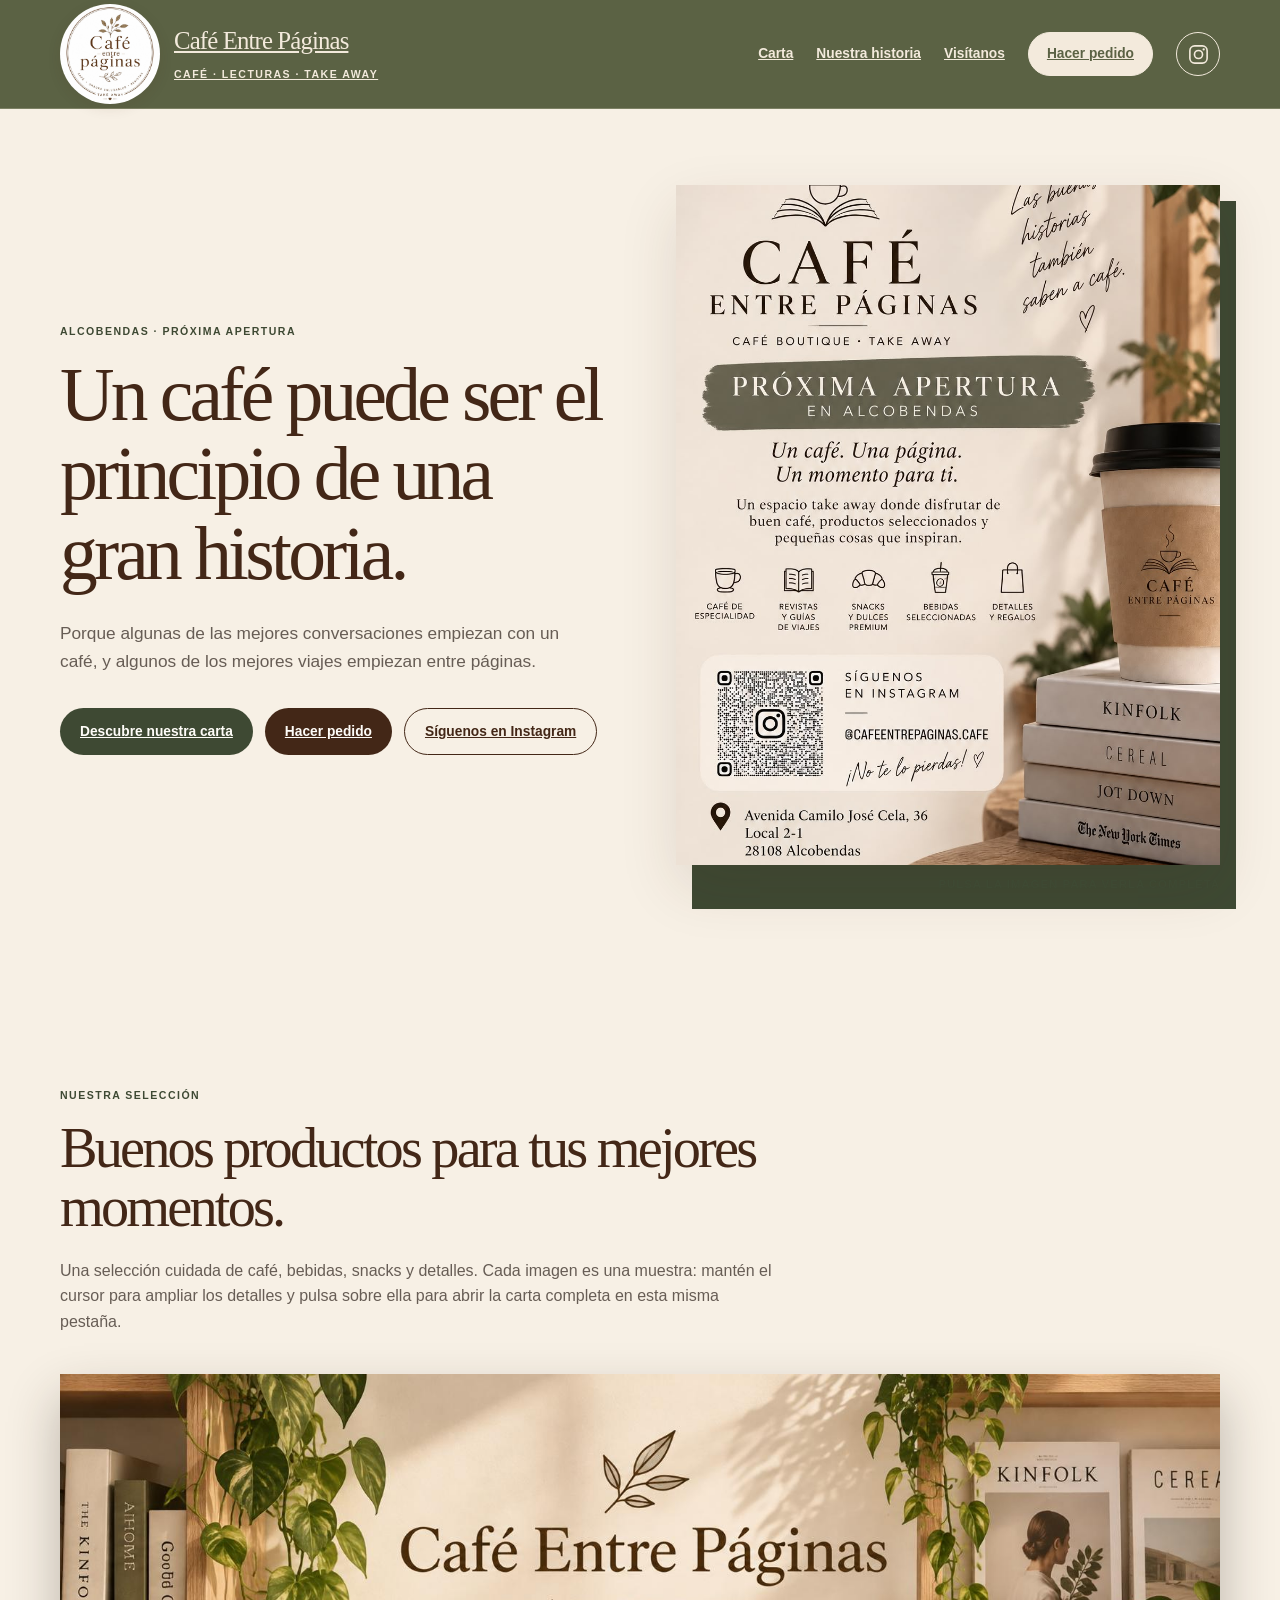
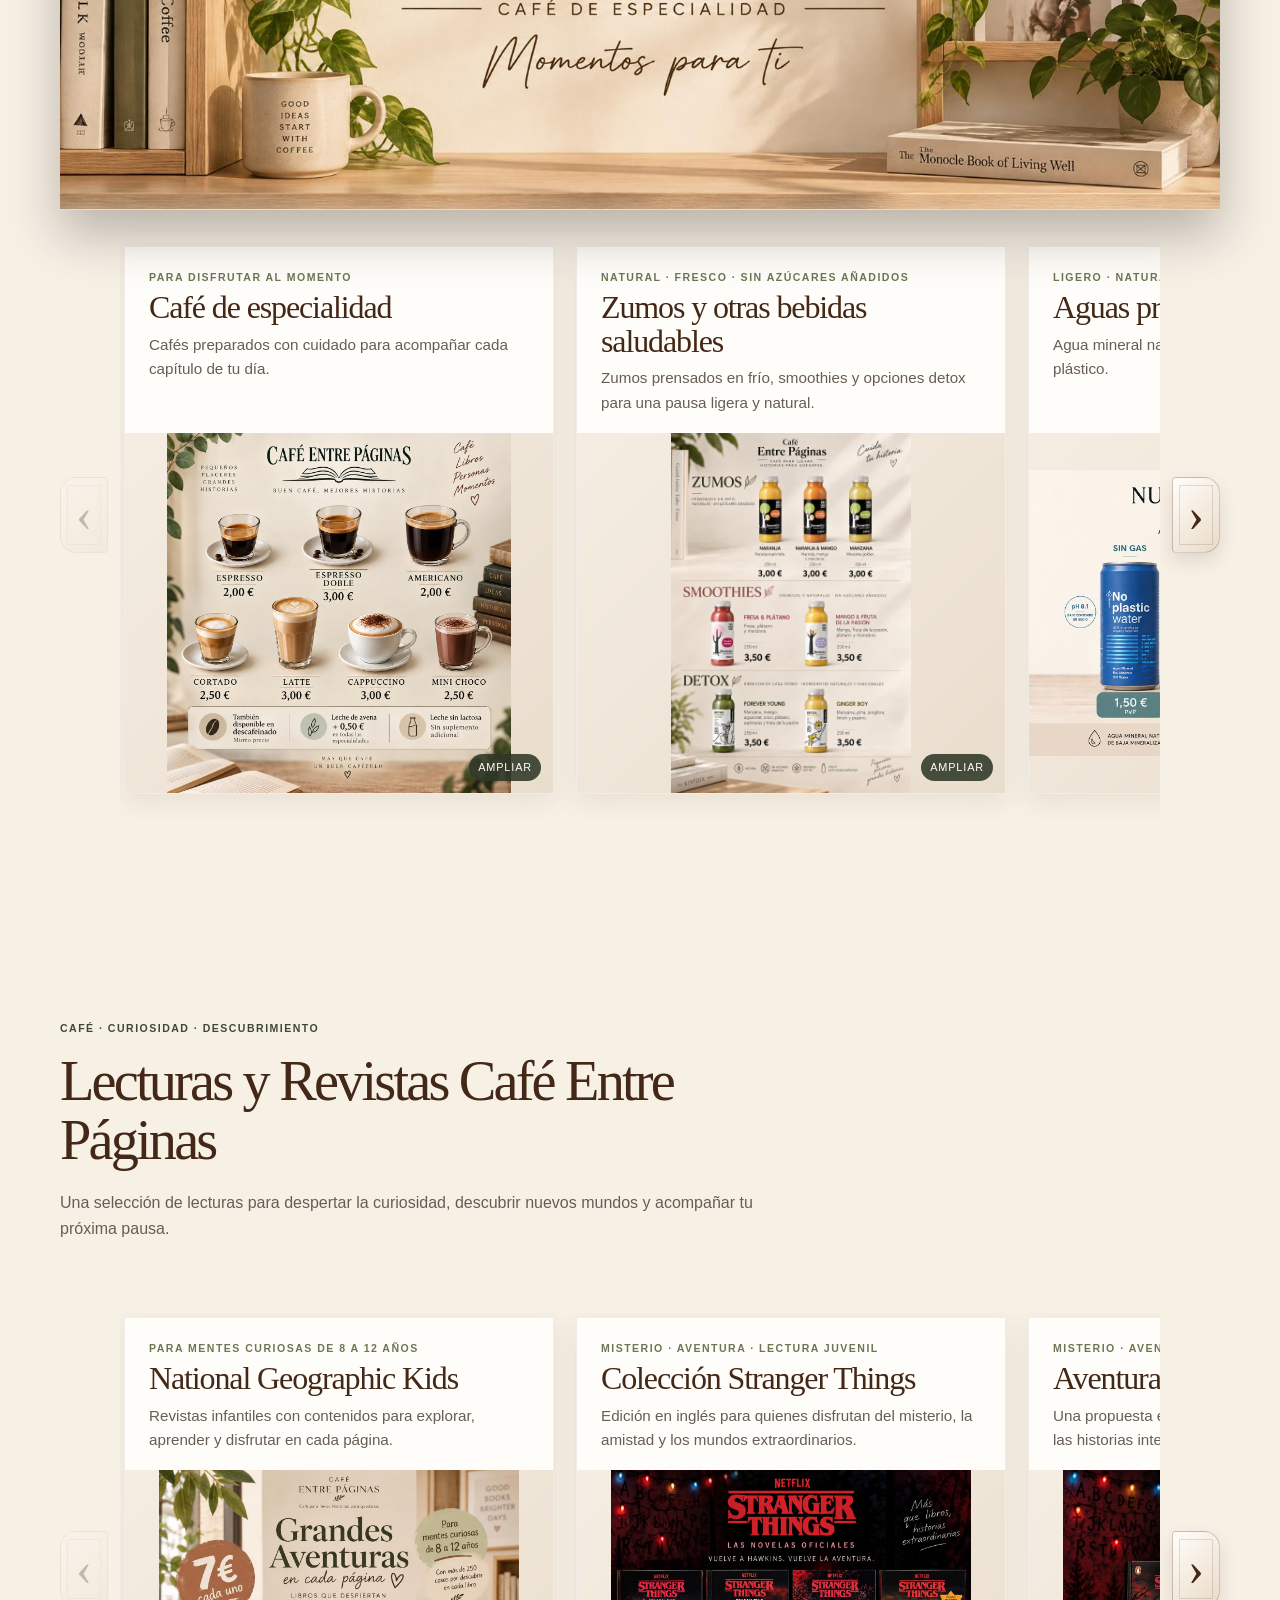
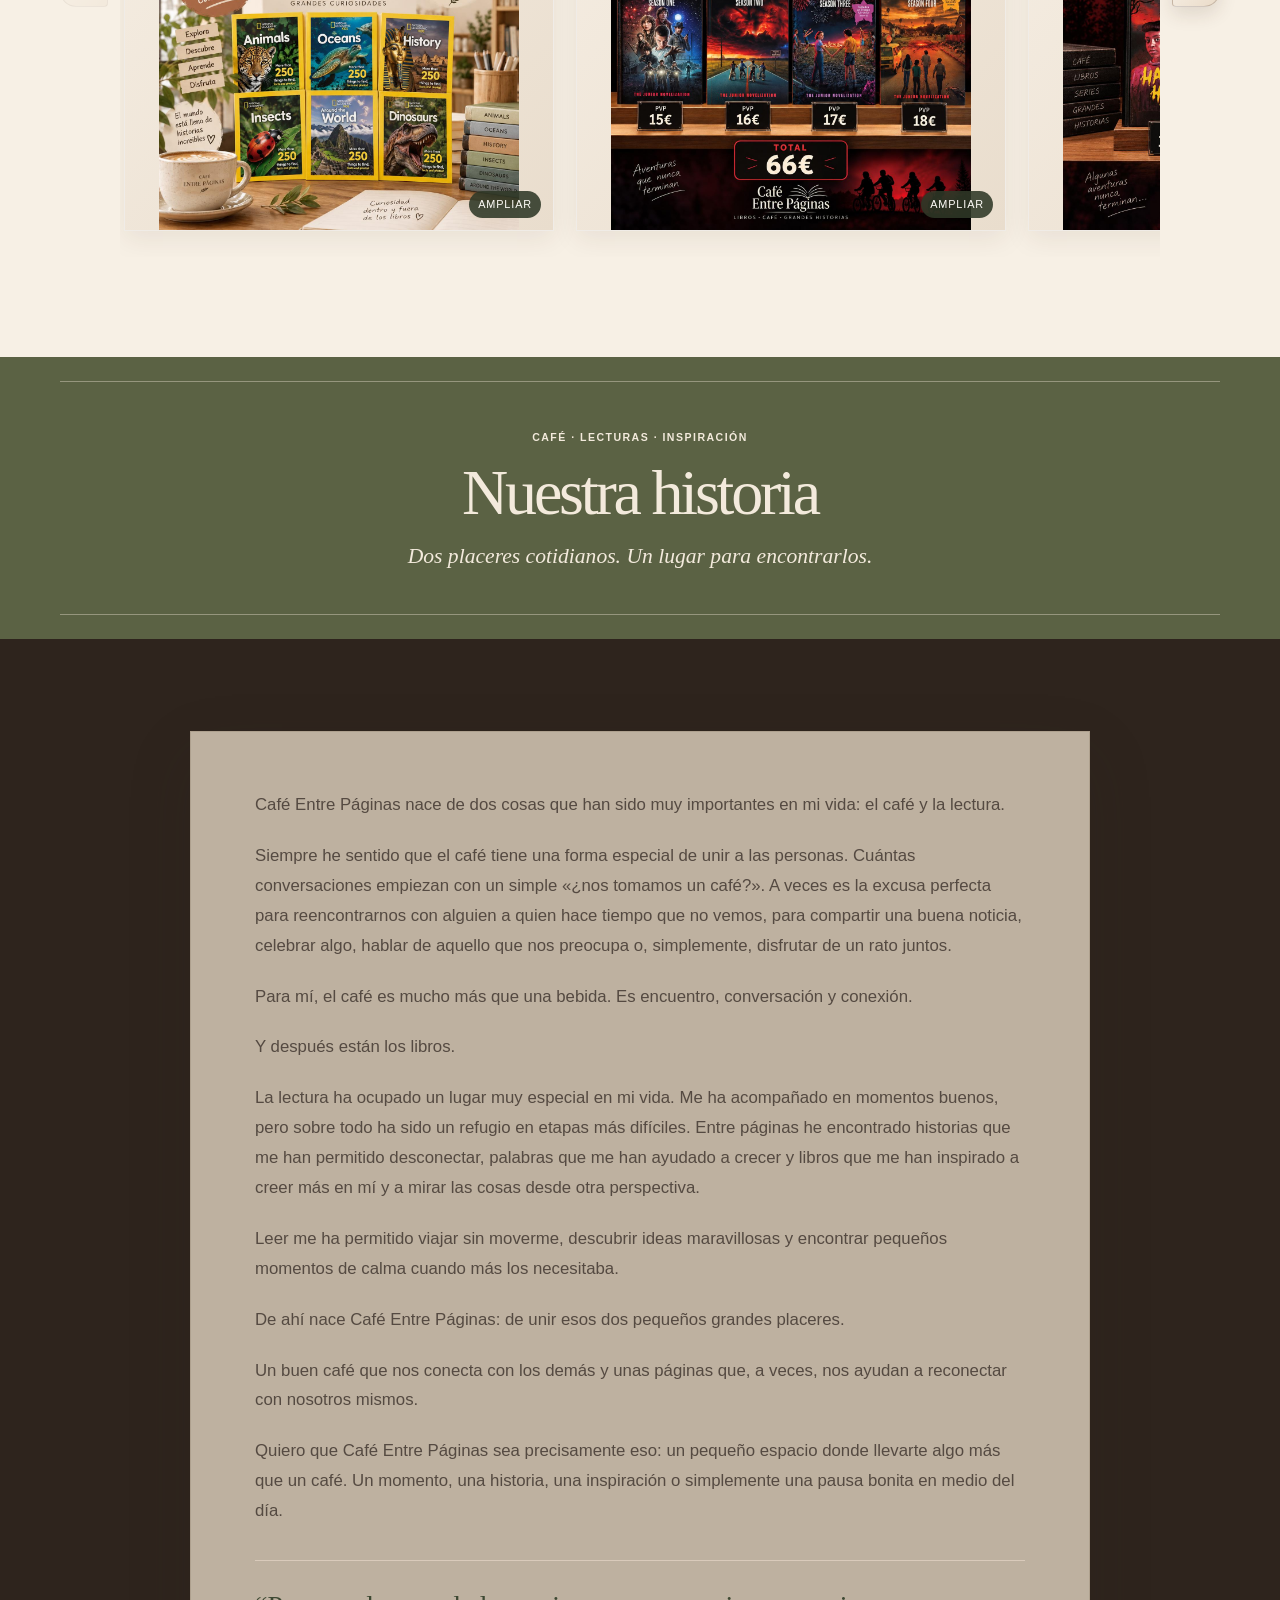
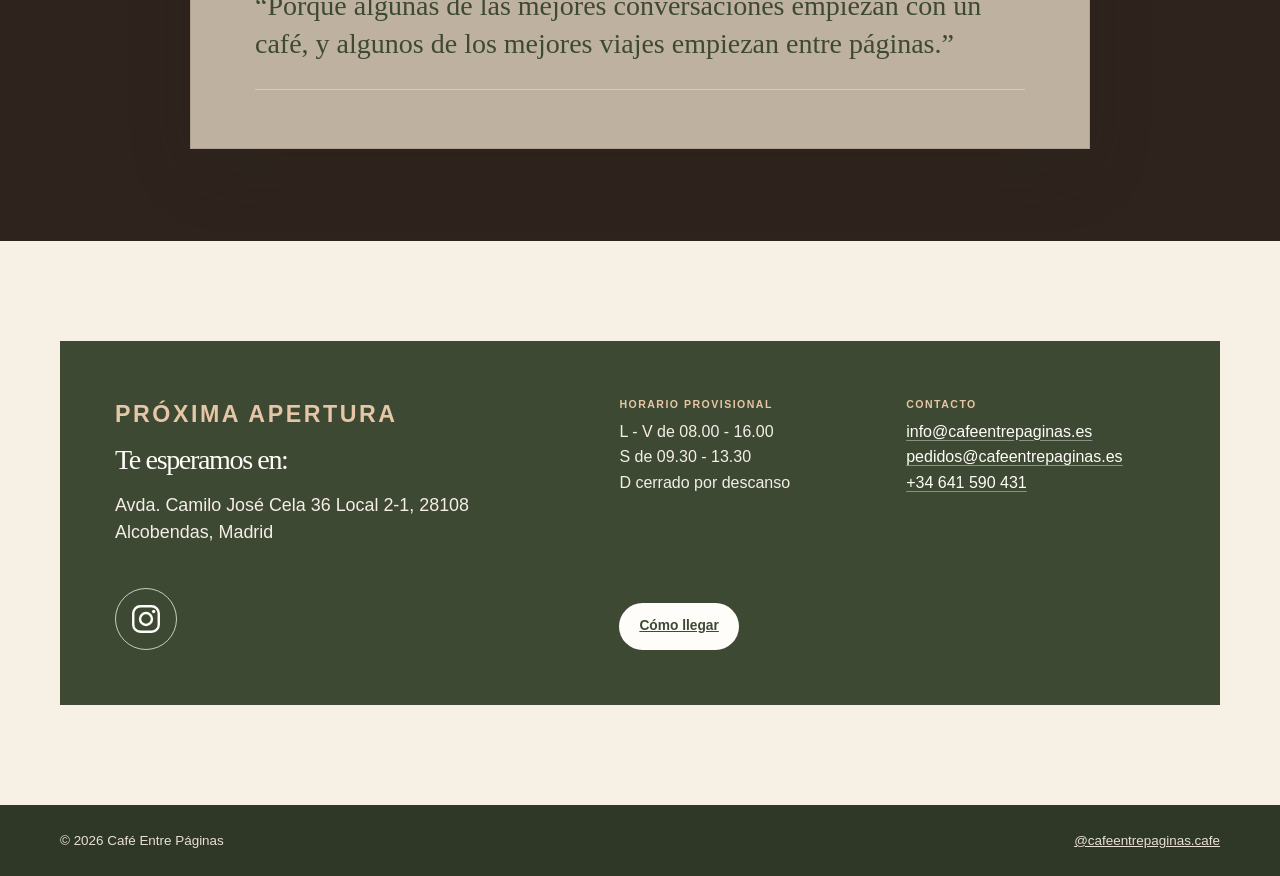
==== commit 776a35c3: "Versión 9 Ajustes carrusel y secciones" ====
--- a/index.html
+++ b/index.html
@@ -71,7 +71,7 @@
         <div class="section-heading">
           <p class="eyebrow">Nuestra selección</p>
           <h2 id="carta-titulo">Buenos productos para tus mejores momentos.</h2>
-          <p>Una selección cuidada de café, bebidas, snacks y detalles. Cada imagen es una muestra: pulsa sobre ella para abrir la carta completa en una nueva pestaña.</p>
+          <p>Una selección cuidada de café, bebidas, snacks y detalles. Cada imagen es una muestra: mantén el cursor para ampliar los detalles y pulsa sobre ella para abrir la carta completa en esta misma pestaña.</p>
         </div>
 
         <div class="catalogue-stage">
@@ -79,7 +79,9 @@
             <img src="assets/images/banner-catalogo-productos1.jpeg" alt="Café Entre Páginas. Cabecera de la carta de productos." loading="eager">
           </div>
 
-          <div class="catalogue-list">
+          <div class="catalogue-carousel" data-carousel>
+            <button class="carousel-nav carousel-nav-prev" type="button" data-carousel-prev aria-label="Ver opciones anteriores" title="Opciones anteriores">‹</button>
+            <div class="catalogue-list" data-carousel-track>
             <article class="product-card">
               <div class="product-copy"><p class="card-kicker">Para disfrutar al momento</p><h3>Café de especialidad</h3><p>Cafés preparados con cuidado para acompañar cada capítulo de tu día.</p></div>
               <a class="catalogue-image-link" href="assets/images/catalogo-especialidades-cafes.jpeg" target="_blank" rel="noopener noreferrer" aria-label="Abrir carta completa de cafés de especialidad">
@@ -142,7 +144,7 @@
               </a>
             </article>
 
-            <article class="product-card optional-asset-card" data-optional-image="assets/images/pack-recreo.jpeg">
+            <article class="product-card">
               <div class="product-copy"><p class="card-kicker">Para disfrutar y desconectar</p><h3>Pack Recreo</h3><p>Una propuesta para acompañar tu pausa con sabor y lectura.</p></div>
               <a class="catalogue-image-link" href="assets/images/pack-recreo.jpeg" aria-label="Abrir carta completa del Pack Recreo">
                 <img src="assets/images/pack-recreo.jpeg" alt="Carta completa del Pack Recreo de Café Entre Páginas" loading="lazy">
@@ -150,18 +152,20 @@
             </article>
 
             <article class="product-card">
-              <div class="product-copy"><p class="card-kicker">Detalles con intención</p><h3>Packs para regalar · 1</h3><p>Una selección pensada para convertir un café y una historia en un detalle especial.</p></div>
-              <a class="catalogue-image-link" href="assets/images/packs-regalo-1.jpeg" target="_blank" rel="noopener noreferrer" aria-label="Abrir carta completa del pack para regalar 1">
-                <img src="assets/images/packs-regalo-1.jpeg" alt="Carta completa del pack para regalar 1 de Café Entre Páginas" loading="lazy">
-              </a>
-            </article>
-
-            <article class="product-card">
-              <div class="product-copy"><p class="card-kicker">Detalles con intención</p><h3>Packs para regalar · 2</h3><p>Una segunda propuesta para regalar café, lectura y buenos momentos.</p></div>
-              <a class="catalogue-image-link" href="assets/images/packs-regalo-2.jpeg" target="_blank" rel="noopener noreferrer" aria-label="Abrir carta completa del pack para regalar 2">
-                <img src="assets/images/packs-regalo-2.jpeg" alt="Carta completa del pack para regalar 2 de Café Entre Páginas" loading="lazy">
-              </a>
-            </article>
+              <div class="product-copy"><p class="card-kicker">Detalles con intención</p><h3>Pack Historia</h3><p>Una selección pensada para convertir un café y una historia en un detalle especial.</p></div>
+              <a class="catalogue-image-link" href="assets/images/packs-regalo-1.jpeg" target="_blank" rel="noopener noreferrer" aria-label="Abrir carta completa del Pack Historia">
+                <img src="assets/images/packs-regalo-1.jpeg" alt="Carta completa del Pack Historia de Café Entre Páginas" loading="lazy">
+              </a>
+            </article>
+
+            <article class="product-card">
+              <div class="product-copy"><p class="card-kicker">Detalles con intención</p><h3>Pack Relatos</h3><p>Una segunda propuesta para regalar café, lectura y buenos momentos.</p></div>
+              <a class="catalogue-image-link" href="assets/images/packs-regalo-2.jpeg" target="_blank" rel="noopener noreferrer" aria-label="Abrir carta completa del Pack Relatos">
+                <img src="assets/images/packs-regalo-2.jpeg" alt="Carta completa del Pack Relatos de Café Entre Páginas" loading="lazy">
+              </a>
+            </article>
+            </div>
+            <button class="carousel-nav carousel-nav-next" type="button" data-carousel-next aria-label="Ver más opciones" title="Ver más opciones">›</button>
           </div>
         </div>
       </div>
@@ -174,7 +178,9 @@
           <h2 id="lecturas-titulo">Lecturas y Revistas Café Entre Páginas</h2>
           <p>Una selección de lecturas para despertar la curiosidad, descubrir nuevos mundos y acompañar tu próxima pausa.</p>
         </div>
-        <div class="catalogue-list">
+        <div class="catalogue-carousel" data-carousel>
+            <button class="carousel-nav carousel-nav-prev" type="button" data-carousel-prev aria-label="Ver opciones anteriores" title="Opciones anteriores">‹</button>
+            <div class="catalogue-list" data-carousel-track>
           <article class="product-card">
             <div class="product-copy"><p class="card-kicker">Para mentes curiosas de 8 a 12 años</p><h3>National Geographic Kids</h3><p>Revistas infantiles con contenidos para explorar, aprender y disfrutar en cada página.</p></div>
             <a class="catalogue-image-link" href="assets/images/revista-infantil-national-geographic-1.jpeg" target="_blank" rel="noopener noreferrer" aria-label="Abrir la propuesta de revista infantil National Geographic">
@@ -182,19 +188,22 @@
             </a>
           </article>
 
-          <article class="product-card optional-asset-card" data-optional-image="assets/images/libros-stranger-things-1.jpeg">
-            <div class="product-copy"><p class="card-kicker">Misterio · Aventura · Lectura juvenil</p><h3>Libros Stranger Things · 1</h3><p>Historias para quienes disfrutan del misterio, la amistad y los mundos extraordinarios.</p></div>
-            <a class="catalogue-image-link" href="assets/images/libros-stranger-things-1.jpeg" aria-label="Abrir libro Stranger Things, propuesta 1">
-              <img src="assets/images/libros-stranger-things-1.jpeg" alt="Libro Stranger Things, propuesta 1 de Café Entre Páginas" loading="lazy">
+          <article class="product-card">
+            <div class="product-copy"><p class="card-kicker">Misterio · Aventura · Lectura juvenil</p><h3>Colección Stranger Things</h3><p>Edición en inglés para quienes disfrutan del misterio, la amistad y los mundos extraordinarios.</p></div>
+            <a class="catalogue-image-link" href="assets/images/coleccion-stranger-things-ingles.jpeg" aria-label="Abrir colección Stranger Things en inglés">
+              <img src="assets/images/coleccion-stranger-things-ingles.jpeg" alt="Colección Stranger Things en inglés de Café Entre Páginas" loading="lazy">
             </a>
           </article>
 
-          <article class="product-card optional-asset-card" data-optional-image="assets/images/libros-stranger-things-2.jpeg">
-            <div class="product-copy"><p class="card-kicker">Misterio · Aventura · Lectura juvenil</p><h3>Libros Stranger Things · 2</h3><p>Una segunda propuesta de lectura para fans de Stranger Things.</p></div>
-            <a class="catalogue-image-link" href="assets/images/libros-stranger-things-2.jpeg" aria-label="Abrir libro Stranger Things, propuesta 2">
-              <img src="assets/images/libros-stranger-things-2.jpeg" alt="Libro Stranger Things, propuesta 2 de Café Entre Páginas" loading="lazy">
+          <article class="product-card">
+            <div class="product-copy"><p class="card-kicker">Misterio · Aventura · Lectura juvenil</p><h3>Aventuras Stranger Things</h3><p>Una propuesta en inglés para fans de Stranger Things y las historias interactivas.</p></div>
+            <a class="catalogue-image-link" href="assets/images/aventuras-stranger-things-ingles.jpeg" aria-label="Abrir Aventuras Stranger Things en inglés">
+              <img src="assets/images/aventuras-stranger-things-ingles.jpeg" alt="Aventuras Stranger Things en inglés de Café Entre Páginas" loading="lazy">
             </a>
           </article>
+            </div>
+            <button class="carousel-nav carousel-nav-next" type="button" data-carousel-next aria-label="Ver más opciones" title="Ver más opciones">›</button>
+          </div>
         </div>
       </div>
     </section>
--- a/assets/css/overrides.css
+++ b/assets/css/overrides.css
@@ -134,3 +134,60 @@
 /* v8 — jerarquía visual del bloque de apertura */
 .visit .eyebrow-light{font-size:1.45rem;letter-spacing:.11em;margin-bottom:12px}
 .visit-panel h2{font-size:clamp(1.35rem,2.2vw,2rem);margin-bottom:14px}
+
+/* v9 — navegación tipo páginas de libro para los carruseles */
+.catalogue-stage .catalogue-list,
+.reading-section .catalogue-list{
+  margin-top:32px;
+  padding-top:0;
+}
+.catalogue-carousel{
+  position:relative;
+  display:grid;
+  grid-template-columns:auto minmax(0,1fr) auto;
+  align-items:center;
+  gap:12px;
+}
+.catalogue-carousel .catalogue-list{min-width:0;}
+.carousel-nav{
+  position:relative;
+  display:grid;
+  place-items:center;
+  width:48px;
+  height:76px;
+  padding:0;
+  border:1px solid rgba(67,39,23,.22);
+  color:var(--espresso);
+  background:linear-gradient(135deg,#fffdf9 0%,#eadbc8 100%);
+  box-shadow:0 8px 18px rgba(67,39,23,.12);
+  cursor:pointer;
+  font-family:Georgia,"Times New Roman",serif;
+  font-size:3rem;
+  line-height:1;
+  transition:transform .2s ease,box-shadow .2s ease,background .2s ease;
+}
+.carousel-nav::before{
+  content:"";
+  position:absolute;
+  inset:7px 6px;
+  border:1px solid rgba(67,39,23,.14);
+  pointer-events:none;
+}
+.carousel-nav-prev{border-radius:16px 4px 4px 16px;}
+.carousel-nav-next{border-radius:4px 16px 16px 4px;}
+.carousel-nav:hover:not(:disabled),
+.carousel-nav:focus-visible:not(:disabled){
+  transform:translateY(-3px) scale(1.03);
+  box-shadow:0 12px 24px rgba(67,39,23,.18);
+  background:linear-gradient(135deg,#fffdf9 0%,#dce2c9 100%);
+  outline:2px solid var(--olive-soft);
+  outline-offset:3px;
+}
+.carousel-nav:disabled{opacity:.28;cursor:not-allowed;box-shadow:none;}
+.catalogue-list::after{margin-right:6px;}
+@media(max-width:760px){
+  .catalogue-carousel{grid-template-columns:auto minmax(0,1fr) auto;gap:7px;}
+  .carousel-nav{width:34px;height:62px;font-size:2.2rem;}
+  .catalogue-stage .catalogue-list,
+  .reading-section .catalogue-list{margin-top:24px;}
+}
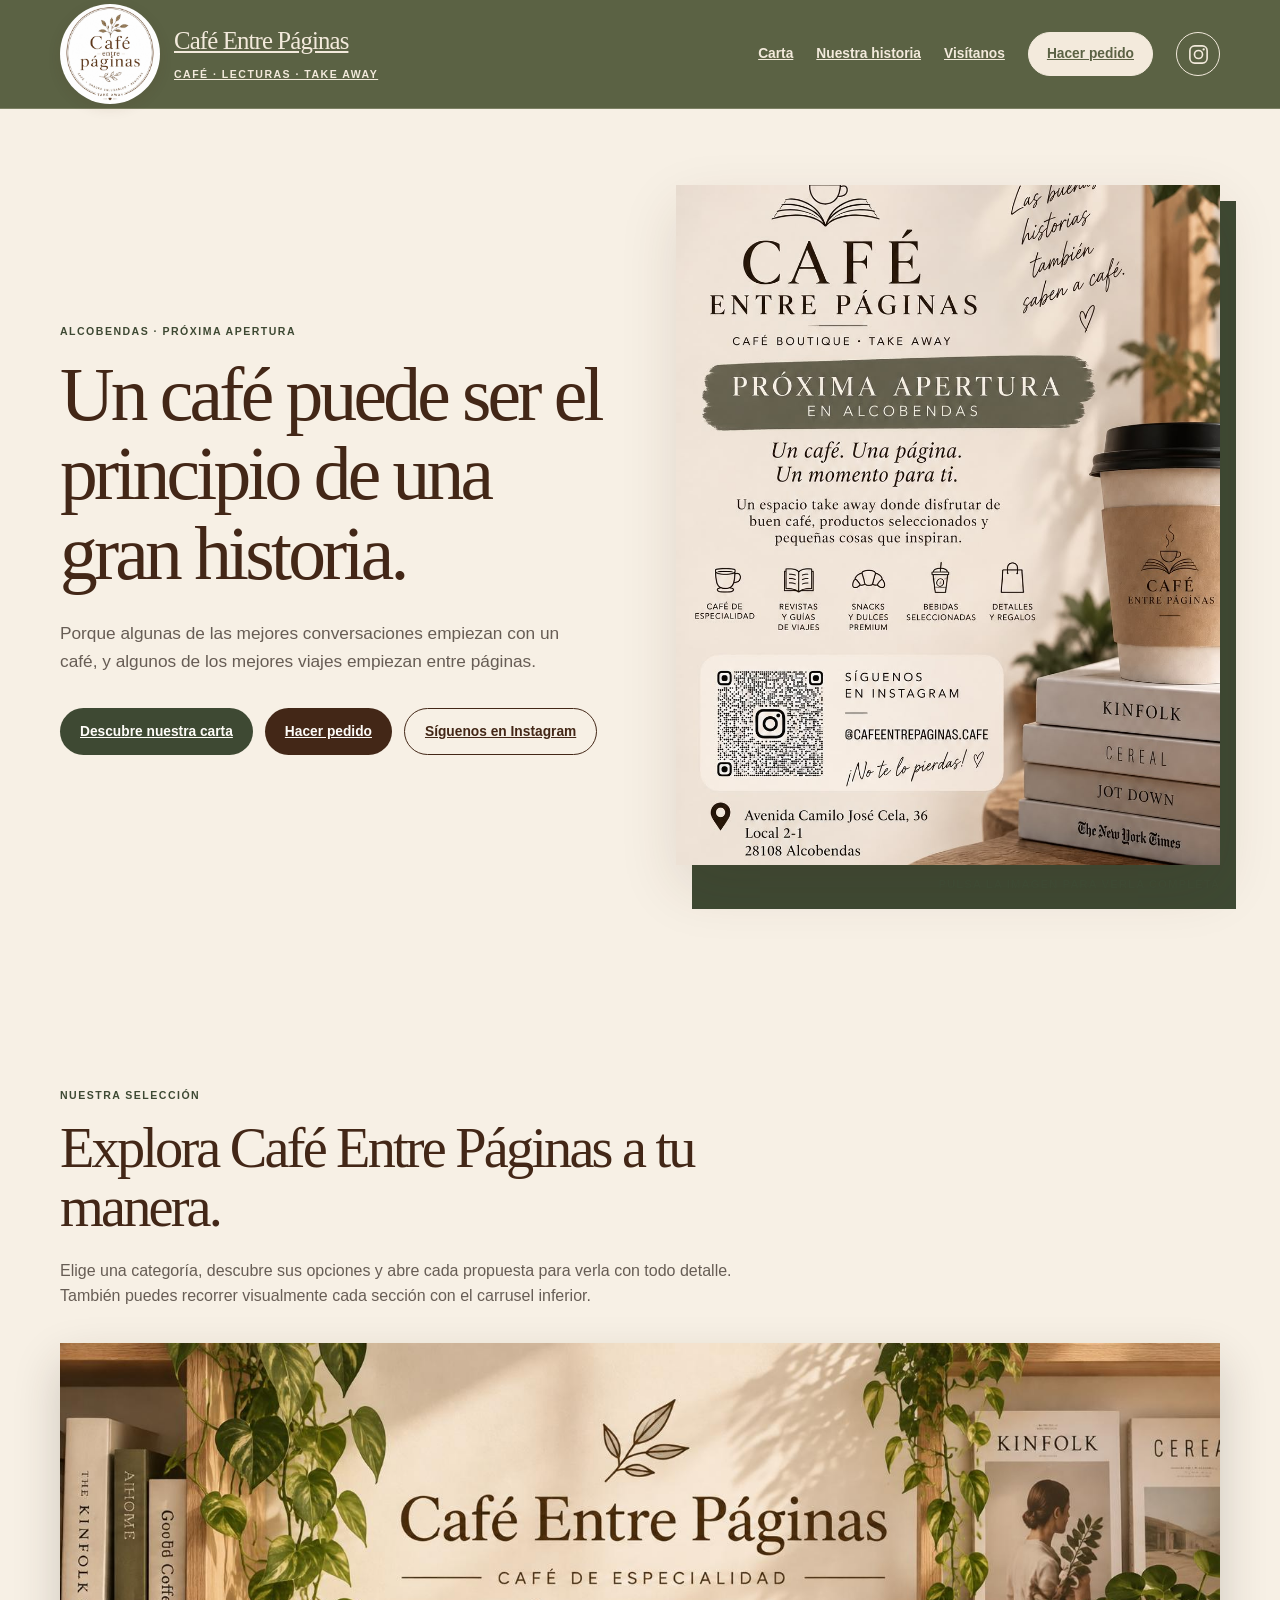
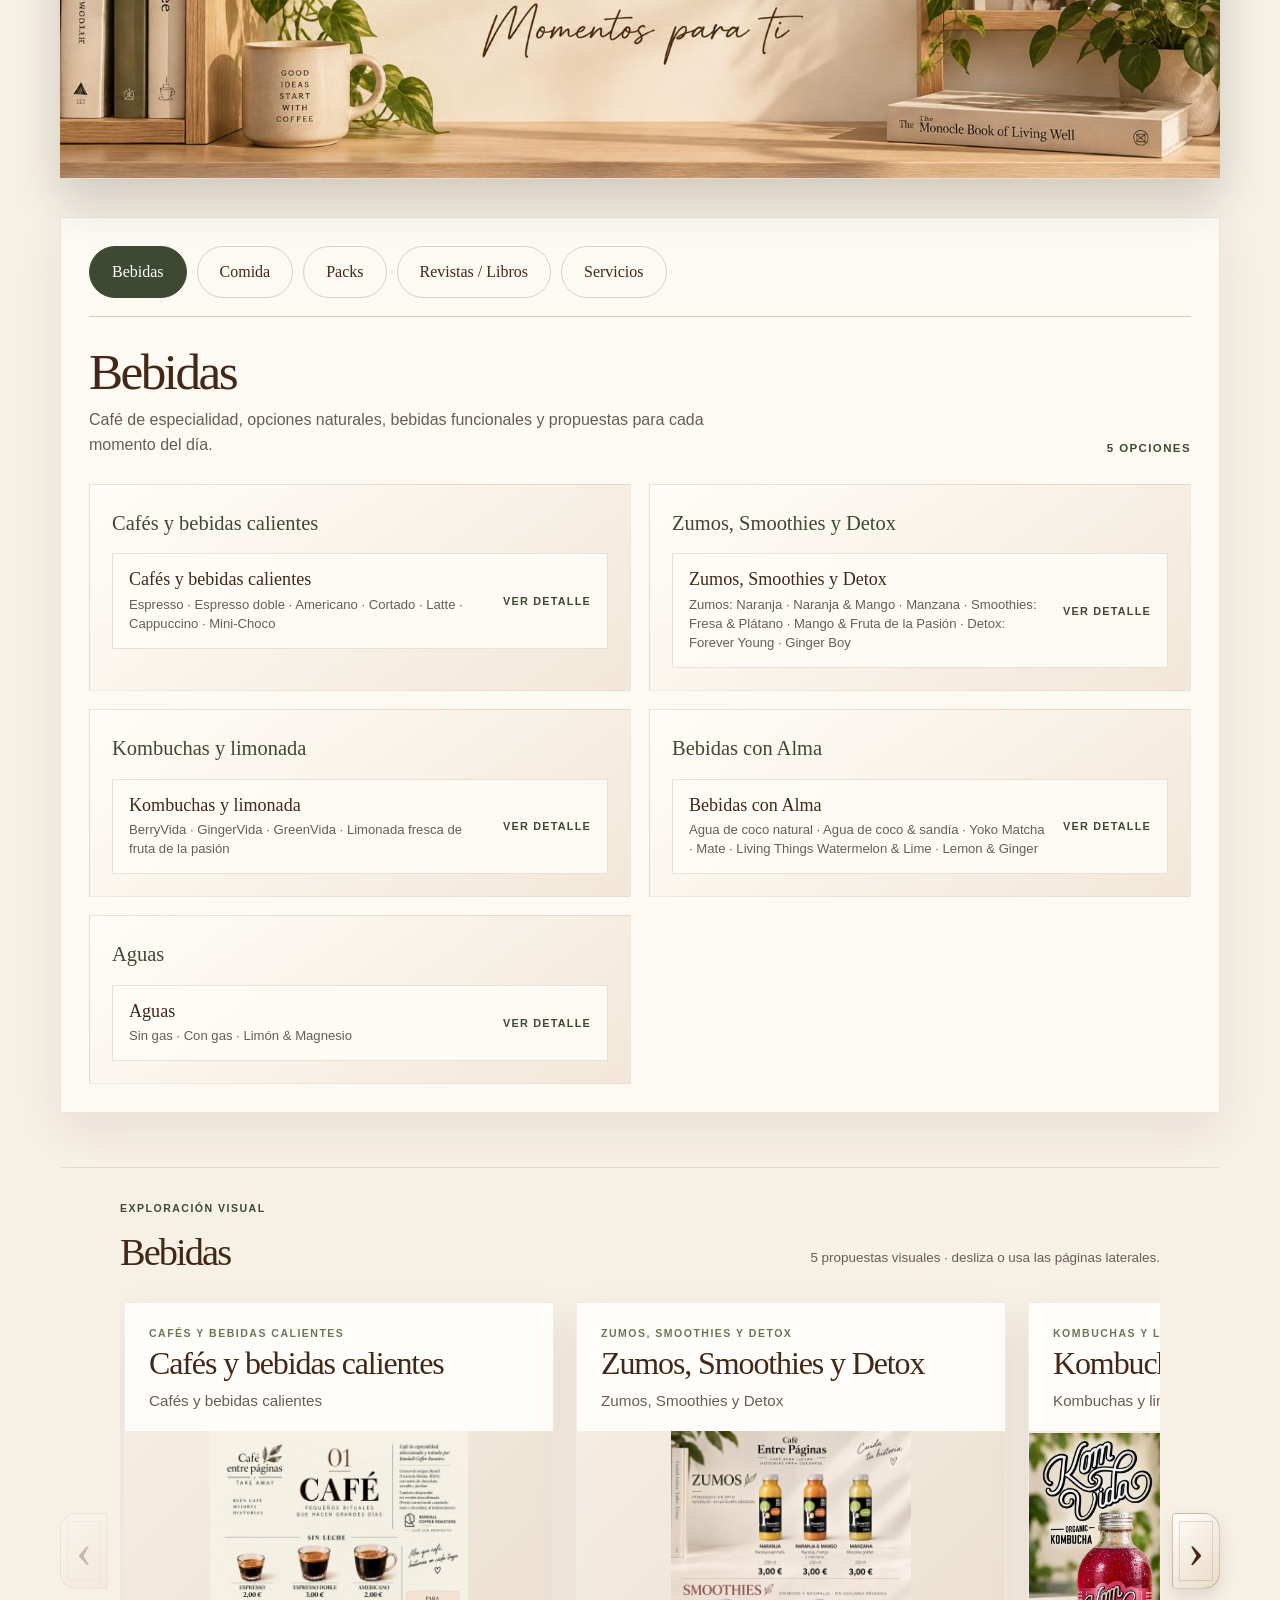
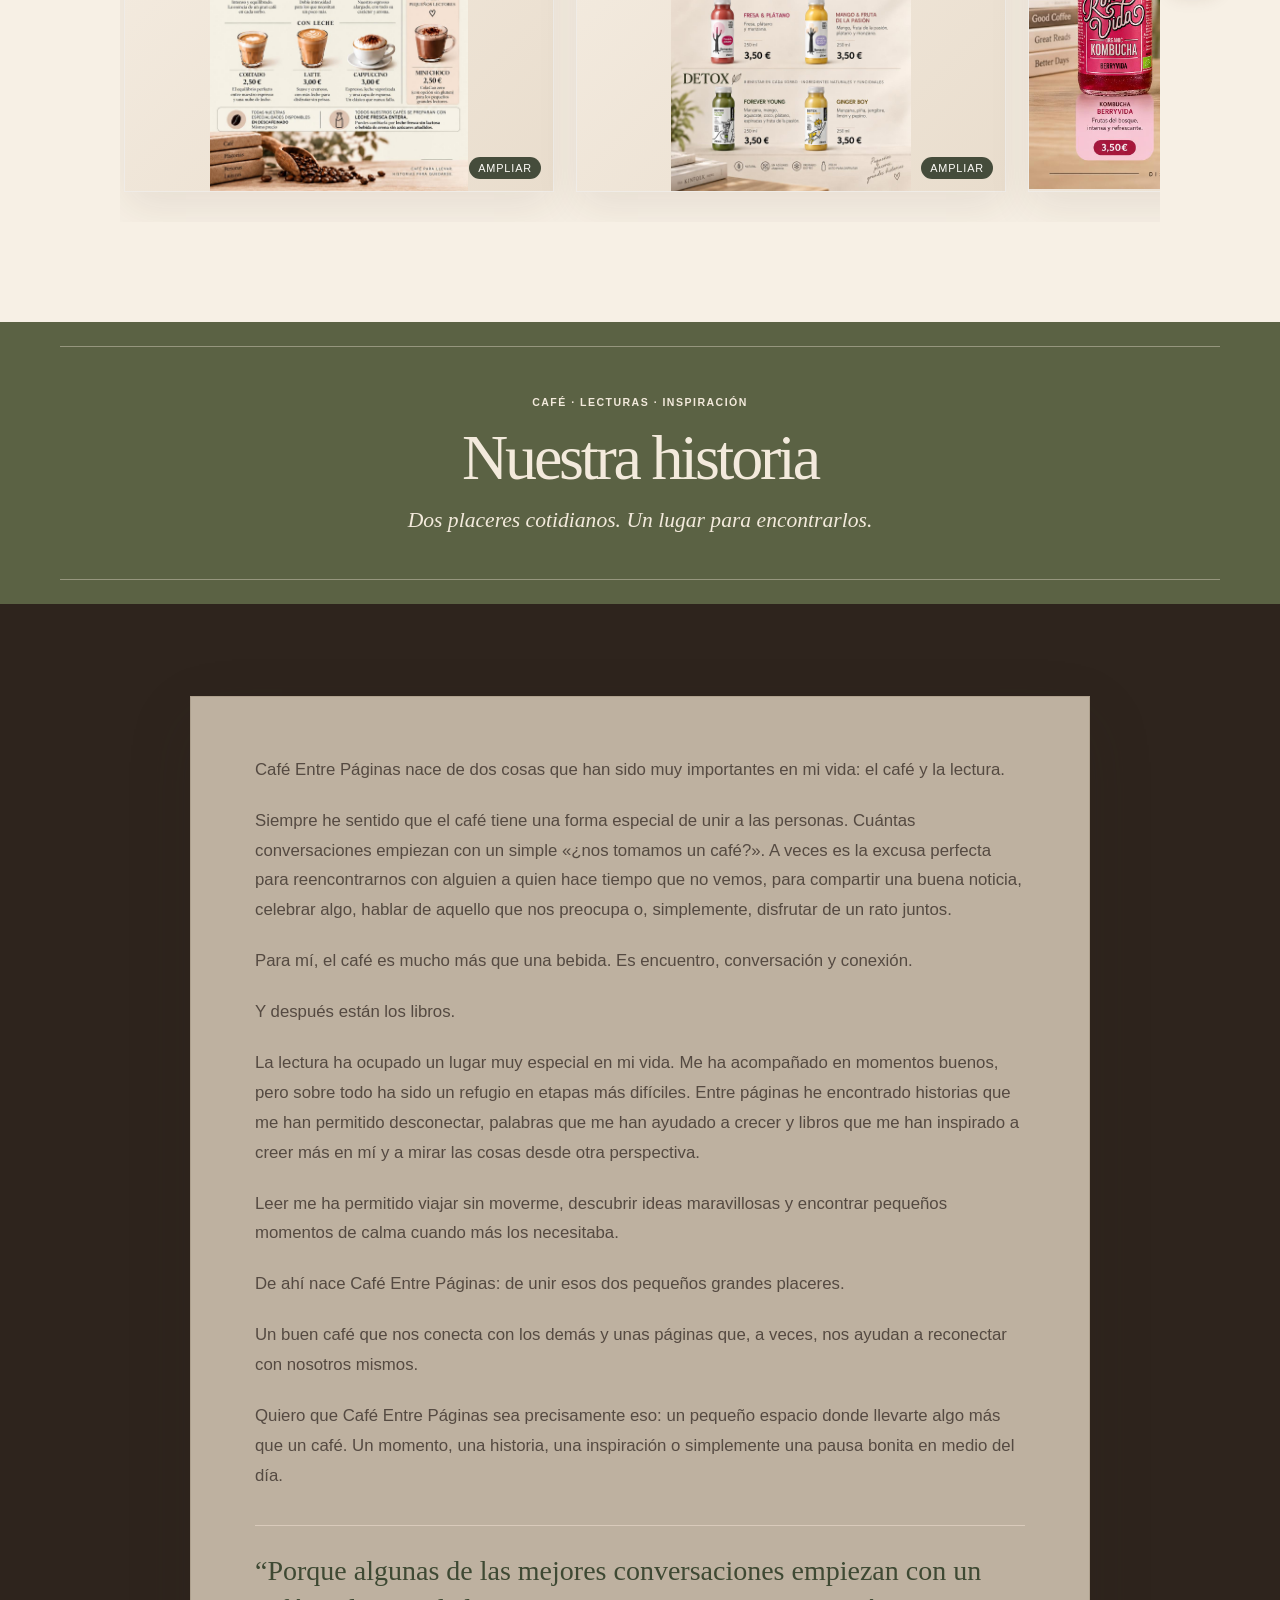
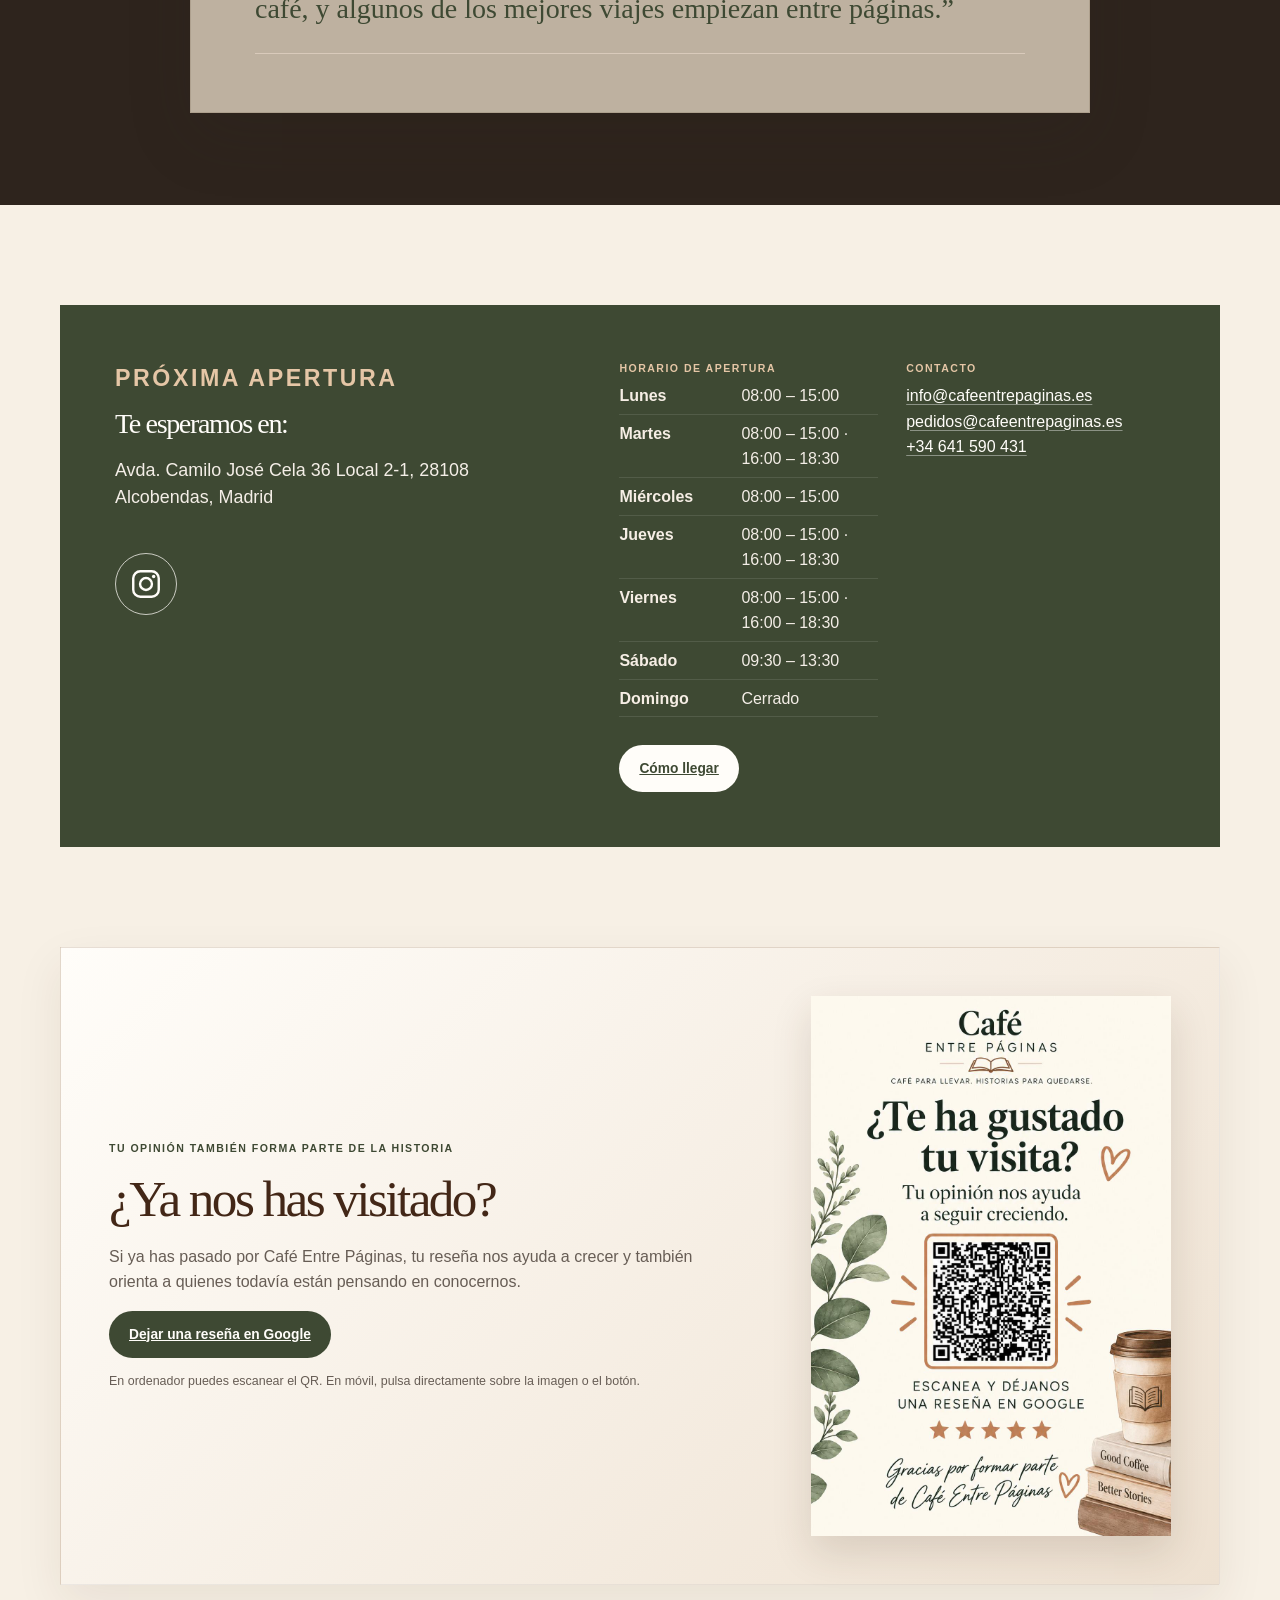
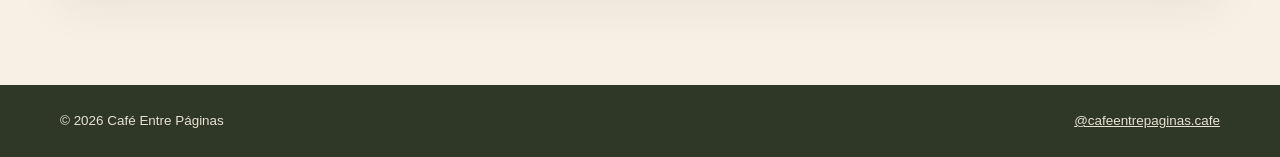
==== commit 5a496fc5: "Web preapertura CEP V10 Actualización de la web de preapertura. Se ha cambiado el menú para añadir c" ====
--- a/index.html
+++ b/index.html
@@ -3,7 +3,7 @@
 <head>
   <meta charset="utf-8">
   <meta name="viewport" content="width=device-width, initial-scale=1">
-  <meta name="description" content="Café Entre Páginas: café de especialidad, bebidas saludables, snacks, revistas y regalos para llevar en Alcobendas.">
+  <meta name="description" content="Café Entre Páginas: café de especialidad, comida saludable, packs, lecturas, regalos y experiencias para llevar en Alcobendas.">
   <title>Café Entre Páginas | Próxima apertura en Alcobendas</title>
   <link rel="stylesheet" href="assets/css/styles.css">
   <link rel="stylesheet" href="assets/css/overrides.css">
@@ -68,10 +68,10 @@
 
     <section class="catalogue" id="carta" aria-labelledby="carta-titulo">
       <div class="container">
-        <div class="section-heading">
+        <div class="section-heading catalogue-heading">
           <p class="eyebrow">Nuestra selección</p>
-          <h2 id="carta-titulo">Buenos productos para tus mejores momentos.</h2>
-          <p>Una selección cuidada de café, bebidas, snacks y detalles. Cada imagen es una muestra: mantén el cursor para ampliar los detalles y pulsa sobre ella para abrir la carta completa en esta misma pestaña.</p>
+          <h2 id="carta-titulo">Explora Café Entre Páginas a tu manera.</h2>
+          <p>Elige una categoría, descubre sus opciones y abre cada propuesta para verla con todo detalle. También puedes recorrer visualmente cada sección con el carrusel inferior.</p>
         </div>
 
         <div class="catalogue-stage">
@@ -79,130 +79,25 @@
             <img src="assets/images/banner-catalogo-productos1.jpeg" alt="Café Entre Páginas. Cabecera de la carta de productos." loading="eager">
           </div>
 
-          <div class="catalogue-carousel" data-carousel>
-            <button class="carousel-nav carousel-nav-prev" type="button" data-carousel-prev aria-label="Ver opciones anteriores" title="Opciones anteriores">‹</button>
-            <div class="catalogue-list" data-carousel-track>
-            <article class="product-card">
-              <div class="product-copy"><p class="card-kicker">Para disfrutar al momento</p><h3>Café de especialidad</h3><p>Cafés preparados con cuidado para acompañar cada capítulo de tu día.</p></div>
-              <a class="catalogue-image-link" href="assets/images/catalogo-especialidades-cafes.jpeg" target="_blank" rel="noopener noreferrer" aria-label="Abrir carta completa de cafés de especialidad">
-                <img src="assets/images/catalogo-especialidades-cafes.jpeg" alt="Carta de cafés de especialidad de Café Entre Páginas" loading="lazy">
-              </a>
-            </article>
-
-            <article class="product-card">
-              <div class="product-copy"><p class="card-kicker">Natural · Fresco · Sin azúcares añadidos</p><h3>Zumos y otras bebidas saludables</h3><p>Zumos prensados en frío, smoothies y opciones detox para una pausa ligera y natural.</p></div>
-              <a class="catalogue-image-link" href="assets/images/catalogo-zumos-y-otras-bebidas-saludables.jpeg" target="_blank" rel="noopener noreferrer" aria-label="Abrir carta completa de zumos y otras bebidas saludables">
-                <img src="assets/images/catalogo-zumos-y-otras-bebidas-saludables.jpeg" alt="Carta completa de zumos, smoothies y bebidas detox de Café Entre Páginas" loading="lazy">
-              </a>
-            </article>
-
-            <article class="product-card">
-              <div class="product-copy"><p class="card-kicker">Ligero · Natural · Diferente</p><h3>Aguas premium</h3><p>Agua mineral natural y opciones con gas, en lata y sin plástico.</p></div>
-              <a class="catalogue-image-link" href="assets/images/catalogo-bebidas-agua.jpeg" target="_blank" rel="noopener noreferrer" aria-label="Abrir carta completa de aguas">
-                <img src="assets/images/catalogo-bebidas-agua.jpeg" alt="Carta completa de aguas de Café Entre Páginas" loading="lazy">
-              </a>
-            </article>
-
-            <article class="product-card">
-              <div class="product-copy"><p class="card-kicker">Natural · Premium · Refrescante</p><h3>Bebidas especiales</h3><p>Opciones frescas y diferentes para acompañar cualquier momento.</p></div>
-              <a class="catalogue-image-link" href="assets/images/catalogo-bebidas-saludables.jpeg" target="_blank" rel="noopener noreferrer" aria-label="Abrir carta completa de bebidas especiales">
-                <img src="assets/images/catalogo-bebidas-saludables.jpeg" alt="Carta completa de bebidas especiales de Café Entre Páginas" loading="lazy">
-              </a>
-            </article>
-
-            <article class="product-card">
-              <div class="product-copy"><p class="card-kicker">Fresco · Equilibrado · Listo</p><h3>Principales - Ensaladas, wraps y más</h3><p>Ensaladas y wraps preparados para disfrutar de una pausa completa.</p></div>
-              <a class="catalogue-image-link" href="assets/images/catalogo-comida-saludable-1.jpeg" target="_blank" rel="noopener noreferrer" aria-label="Abrir carta completa de principales, ensaladas, wraps y más">
-                <img src="assets/images/catalogo-comida-saludable-1.jpeg" alt="Carta completa de principales, ensaladas, wraps y más de Café Entre Páginas" loading="lazy">
-              </a>
-            </article>
-
-            <article class="product-card">
-              <div class="product-copy"><p class="card-kicker">Fresco · Equilibrado · Listo</p><h3>Dulces Saludables</h3><p>Más opciones de comida saludable para llevar y disfrutar.</p></div>
-              <a class="catalogue-image-link" href="assets/images/catalogo-comida-saludable-2.jpeg" target="_blank" rel="noopener noreferrer" aria-label="Abrir carta completa de dulces saludables">
-                <img src="assets/images/catalogo-comida-saludable-2.jpeg" alt="Carta completa de dulces saludables de Café Entre Páginas" loading="lazy">
-              </a>
-            </article>
-            <article class="product-card">
-              <div class="product-copy"><p class="card-kicker">Lectura, sabor y mucha imaginación</p><h3>Pack Cuento</h3><p>Zumo + Muffin + Fruit Rolls.</p></div>
-              <a class="catalogue-image-link" href="assets/images/pack-cuento.jpeg" target="_blank" rel="noopener noreferrer" aria-label="Abrir carta completa del Pack Cuento">
-                <img src="assets/images/pack-cuento.jpeg" alt="Carta completa del Pack Cuento de Café Entre Páginas" loading="lazy">
-              </a>
-            </article>
-
-            <article class="product-card">
-              <div class="product-copy"><p class="card-kicker">Para regalar lectura y sabor</p><h3>Pack Pequeños Lectores</h3><p>Zumo + Muffin + Fruit Rolls + Revista.</p></div>
-              <a class="catalogue-image-link" href="assets/images/pack-pequenos-lectores.jpeg" target="_blank" rel="noopener noreferrer" aria-label="Abrir carta completa del Pack Pequeños Lectores">
-                <img src="assets/images/pack-pequenos-lectores.jpeg" alt="Carta completa del Pack Pequeños Lectores de Café Entre Páginas" loading="lazy">
-              </a>
-            </article>
-
-            <article class="product-card product-card-pack-group">
-              <div class="product-copy"><p class="card-kicker">Ideal para tu pausa</p><h3>Pack Pausa Saludable</h3><p>Una opción fresca y nutritiva para recargar tu día.</p></div>
-              <a class="catalogue-image-link" href="assets/images/pack-pausa-saludable.jpeg" target="_blank" rel="noopener noreferrer" aria-label="Abrir carta completa del Pack Pausa Saludable">
-                <img src="assets/images/pack-pausa-saludable.jpeg" alt="Carta completa del Pack Pausa Saludable de Café Entre Páginas" loading="lazy">
-              </a>
-            </article>
-
-            <article class="product-card">
-              <div class="product-copy"><p class="card-kicker">Para disfrutar y desconectar</p><h3>Pack Recreo</h3><p>Una propuesta para acompañar tu pausa con sabor y lectura.</p></div>
-              <a class="catalogue-image-link" href="assets/images/pack-recreo.jpeg" aria-label="Abrir carta completa del Pack Recreo">
-                <img src="assets/images/pack-recreo.jpeg" alt="Carta completa del Pack Recreo de Café Entre Páginas" loading="lazy">
-              </a>
-            </article>
-
-            <article class="product-card">
-              <div class="product-copy"><p class="card-kicker">Detalles con intención</p><h3>Pack Historia</h3><p>Una selección pensada para convertir un café y una historia en un detalle especial.</p></div>
-              <a class="catalogue-image-link" href="assets/images/packs-regalo-1.jpeg" target="_blank" rel="noopener noreferrer" aria-label="Abrir carta completa del Pack Historia">
-                <img src="assets/images/packs-regalo-1.jpeg" alt="Carta completa del Pack Historia de Café Entre Páginas" loading="lazy">
-              </a>
-            </article>
-
-            <article class="product-card">
-              <div class="product-copy"><p class="card-kicker">Detalles con intención</p><h3>Pack Relatos</h3><p>Una segunda propuesta para regalar café, lectura y buenos momentos.</p></div>
-              <a class="catalogue-image-link" href="assets/images/packs-regalo-2.jpeg" target="_blank" rel="noopener noreferrer" aria-label="Abrir carta completa del Pack Relatos">
-                <img src="assets/images/packs-regalo-2.jpeg" alt="Carta completa del Pack Relatos de Café Entre Páginas" loading="lazy">
-              </a>
-            </article>
+          <div class="catalogue-menu-shell" aria-label="Menú de categorías de Café Entre Páginas">
+            <div class="category-tabs" id="category-tabs" role="tablist" aria-label="Categorías principales de la carta"></div>
+            <div class="catalogue-menu-panel" id="category-panel" role="tabpanel" tabindex="0"></div>
+          </div>
+
+          <div class="visual-browser">
+            <div class="visual-browser-heading">
+              <div>
+                <p class="eyebrow">Exploración visual</p>
+                <h3 id="carousel-title">Bebidas</h3>
+              </div>
+              <p id="carousel-status" class="carousel-status">Desliza o usa las páginas laterales para navegar.</p>
             </div>
-            <button class="carousel-nav carousel-nav-next" type="button" data-carousel-next aria-label="Ver más opciones" title="Ver más opciones">›</button>
-          </div>
-        </div>
-      </div>
-    </section>
-
-    <section class="catalogue reading-section" id="lecturas" aria-labelledby="lecturas-titulo">
-      <div class="container">
-        <div class="section-heading">
-          <p class="eyebrow">Café · Curiosidad · Descubrimiento</p>
-          <h2 id="lecturas-titulo">Lecturas y Revistas Café Entre Páginas</h2>
-          <p>Una selección de lecturas para despertar la curiosidad, descubrir nuevos mundos y acompañar tu próxima pausa.</p>
-        </div>
-        <div class="catalogue-carousel" data-carousel>
-            <button class="carousel-nav carousel-nav-prev" type="button" data-carousel-prev aria-label="Ver opciones anteriores" title="Opciones anteriores">‹</button>
-            <div class="catalogue-list" data-carousel-track>
-          <article class="product-card">
-            <div class="product-copy"><p class="card-kicker">Para mentes curiosas de 8 a 12 años</p><h3>National Geographic Kids</h3><p>Revistas infantiles con contenidos para explorar, aprender y disfrutar en cada página.</p></div>
-            <a class="catalogue-image-link" href="assets/images/revista-infantil-national-geographic-1.jpeg" target="_blank" rel="noopener noreferrer" aria-label="Abrir la propuesta de revista infantil National Geographic">
-              <img src="assets/images/revista-infantil-national-geographic-1.jpeg" alt="Propuesta de revistas infantiles National Geographic Kids de Café Entre Páginas" loading="lazy">
-            </a>
-          </article>
-
-          <article class="product-card">
-            <div class="product-copy"><p class="card-kicker">Misterio · Aventura · Lectura juvenil</p><h3>Colección Stranger Things</h3><p>Edición en inglés para quienes disfrutan del misterio, la amistad y los mundos extraordinarios.</p></div>
-            <a class="catalogue-image-link" href="assets/images/coleccion-stranger-things-ingles.jpeg" aria-label="Abrir colección Stranger Things en inglés">
-              <img src="assets/images/coleccion-stranger-things-ingles.jpeg" alt="Colección Stranger Things en inglés de Café Entre Páginas" loading="lazy">
-            </a>
-          </article>
-
-          <article class="product-card">
-            <div class="product-copy"><p class="card-kicker">Misterio · Aventura · Lectura juvenil</p><h3>Aventuras Stranger Things</h3><p>Una propuesta en inglés para fans de Stranger Things y las historias interactivas.</p></div>
-            <a class="catalogue-image-link" href="assets/images/aventuras-stranger-things-ingles.jpeg" aria-label="Abrir Aventuras Stranger Things en inglés">
-              <img src="assets/images/aventuras-stranger-things-ingles.jpeg" alt="Aventuras Stranger Things en inglés de Café Entre Páginas" loading="lazy">
-            </a>
-          </article>
+
+            <div class="catalogue-carousel" data-carousel>
+              <button class="carousel-nav carousel-nav-prev" type="button" data-carousel-prev aria-label="Ver opciones anteriores" title="Opciones anteriores">‹</button>
+              <div class="catalogue-list" id="catalogue-list" data-carousel-track aria-live="polite"></div>
+              <button class="carousel-nav carousel-nav-next" type="button" data-carousel-next aria-label="Ver más opciones" title="Ver más opciones">›</button>
             </div>
-            <button class="carousel-nav carousel-nav-next" type="button" data-carousel-next aria-label="Ver más opciones" title="Ver más opciones">›</button>
           </div>
         </div>
       </div>
@@ -252,11 +147,43 @@
             <span class="sr-only">Instagram</span>
           </a>
         </div>
+
         <div class="visit-details">
-          <div><span class="detail-label">Horario provisional</span><p>L - V de 08.00 - 16.00<br>S de 09.30 - 13.30<br>D cerrado por descanso</p></div>
-          <div><span class="detail-label">Contacto</span><a href="mailto:info@cafeentrepaginas.es">info@cafeentrepaginas.es</a><br><a href="mailto:pedidos@cafeentrepaginas.es">pedidos@cafeentrepaginas.es</a><br><a href="tel:+34641590431">+34 641 590 431</a></div>
+          <div class="hours-block">
+            <span class="detail-label">Horario de apertura</span>
+            <dl class="opening-hours">
+              <div><dt>Lunes</dt><dd>08:00 – 15:00</dd></div>
+              <div><dt>Martes</dt><dd>08:00 – 15:00 · 16:00 – 18:30</dd></div>
+              <div><dt>Miércoles</dt><dd>08:00 – 15:00</dd></div>
+              <div><dt>Jueves</dt><dd>08:00 – 15:00 · 16:00 – 18:30</dd></div>
+              <div><dt>Viernes</dt><dd>08:00 – 15:00 · 16:00 – 18:30</dd></div>
+              <div><dt>Sábado</dt><dd>09:30 – 13:30</dd></div>
+              <div><dt>Domingo</dt><dd>Cerrado</dd></div>
+            </dl>
+          </div>
+          <div>
+            <span class="detail-label">Contacto</span>
+            <a href="mailto:info@cafeentrepaginas.es">info@cafeentrepaginas.es</a><br>
+            <a href="mailto:pedidos@cafeentrepaginas.es">pedidos@cafeentrepaginas.es</a><br>
+            <a href="tel:+34641590431">+34 641 590 431</a>
+          </div>
           <a class="button button-cream" href="https://www.google.com/maps/search/?api=1&query=Avda.+Camilo+Jos%C3%A9+Cela+36+Local+2-1+28108+Alcobendas+Madrid" target="_blank" rel="noopener noreferrer">Cómo llegar</a>
         </div>
+      </div>
+    </section>
+
+    <section class="review-cta" id="resenas" aria-labelledby="resenas-titulo">
+      <div class="container review-panel">
+        <div class="review-copy">
+          <p class="eyebrow">Tu opinión también forma parte de la historia</p>
+          <h2 id="resenas-titulo">¿Ya nos has visitado?</h2>
+          <p>Si ya has pasado por Café Entre Páginas, tu reseña nos ayuda a crecer y también orienta a quienes todavía están pensando en conocernos.</p>
+          <a class="button button-primary" href="https://g.page/r/CfO5Dy2wCDQSEBM/review?utm_source=gbp&utm_medium=reviews&utm_campaign=qr" target="_blank" rel="noopener noreferrer">Dejar una reseña en Google</a>
+          <p class="review-note">En ordenador puedes escanear el QR. En móvil, pulsa directamente sobre la imagen o el botón.</p>
+        </div>
+        <a class="review-image-link" href="https://g.page/r/CfO5Dy2wCDQSEBM/review?utm_source=gbp&utm_medium=reviews&utm_campaign=qr" target="_blank" rel="noopener noreferrer" aria-label="Dejar una reseña de Café Entre Páginas en Google">
+          <img src="assets/images/resenas-google.jpeg" alt="Código QR para dejar una reseña en Google sobre Café Entre Páginas" loading="lazy">
+        </a>
       </div>
     </section>
   </main>
@@ -272,11 +199,25 @@
     <div class="image-modal-backdrop" data-modal-close></div>
     <div class="image-modal-panel" role="document">
       <button class="image-modal-close" type="button" data-modal-close aria-label="Cerrar imagen ampliada">&times;</button>
-      <h2 class="sr-only" id="image-modal-title">Imagen ampliada de la carta</h2>
-      <img id="image-modal-image" src="" alt="">
-      <p class="image-modal-caption" id="image-modal-caption">Pulsa fuera de la imagen o en la X para cerrar.</p>
+      <h2 class="image-modal-title" id="image-modal-title">Detalle de la carta</h2>
+
+      <div class="image-modal-stage">
+        <button class="image-modal-nav image-modal-prev" type="button" data-modal-prev aria-label="Imagen anterior">‹</button>
+        <img id="image-modal-image" src="" alt="">
+        <button class="image-modal-nav image-modal-next" type="button" data-modal-next aria-label="Imagen siguiente">›</button>
+      </div>
+
+      <div class="image-modal-meta">
+        <p class="image-modal-caption" id="image-modal-caption">Pulsa fuera de la imagen o en la X para cerrar.</p>
+        <span class="image-modal-counter" id="image-modal-counter" aria-live="polite"></span>
+      </div>
     </div>
   </div>
+
+  <noscript>
+    <div class="noscript-note">Para utilizar el menú interactivo de categorías es necesario activar JavaScript. El resto de la web seguirá siendo visible.</div>
+  </noscript>
+
   <script src="assets/js/main.js"></script>
 </body>
 </html>
--- a/assets/css/overrides.css
+++ b/assets/css/overrides.css
@@ -1,29 +1,39 @@
-:root{--header-khaki:#5b6244;--header-beige:#f3eadc;--story-ink:#2e241d}.site-header{background:var(--header-khaki);border-bottom:1px solid rgba(243,234,220,.22);backdrop-filter:blur(12px)}.brand{color:var(--header-beige)}.brand-name,.brand-subtitle{color:var(--header-beige)}.main-menu a{color:var(--header-beige)}.main-menu a:hover{color:#fffaf1}.nav-instagram{border-color:var(--header-beige)}.menu-button span{background:var(--header-beige)}@media(max-width:760px){.main-menu{background:var(--header-khaki);border-bottom-color:rgba(243,234,220,.22)}}
-
-/* v5 refinements */
-.site-header{background:var(--header-khaki);border-bottom-color:rgba(243,234,220,.22)}
+:root{
+  --header-khaki:#5b6244;
+  --header-beige:#f3eadc;
+  --story-ink:#2e241d;
+  --paper-warm:#f7efe4;
+  --paper-deep:#eadbc8;
+  --terracotta:#b46f4d;
+}
+
+.site-header{
+  background:var(--header-khaki);
+  border-bottom:1px solid rgba(243,234,220,.22);
+  backdrop-filter:blur(12px);
+}
 .navigation{min-height:108px}
+.brand{color:var(--header-beige)}
 .brand-logo{width:100px;height:100px;flex-basis:100px}
 .brand-copy{gap:8px}
-.nav-instagram{display:inline-flex;align-items:center;justify-content:center;padding:0;width:44px;height:44px;border:1px solid var(--header-beige);border-radius:50%}
+.brand-name,.brand-subtitle{color:var(--header-beige)}
+.main-menu a{color:var(--header-beige)}
+.main-menu a:hover{color:#fffaf1}
+.menu-button span{background:var(--header-beige)}
+.nav-instagram{
+  display:inline-flex;
+  align-items:center;
+  justify-content:center;
+  padding:0;
+  width:44px;
+  height:44px;
+  border:1px solid var(--header-beige);
+  border-radius:50%;
+}
 .nav-instagram-icon .instagram-icon{width:23px;height:23px}
 .instagram-icon{fill:none;stroke:currentColor;stroke-width:1.7;stroke-linecap:round;stroke-linejoin:round}
 .instagram-icon .instagram-dot{fill:currentColor;stroke:none}
-.catalogue-banner{top:108px;box-shadow:0 24px 48px rgba(45,35,29,.30);border-bottom:1px solid rgba(67,39,23,.16)}
-.catalogue-banner img{display:block;width:100%;height:auto}
-.catalogue-list{z-index:1}
-.product-card{position:relative;z-index:1}
-.story-background{background-image:linear-gradient(rgba(247,240,229,.64),rgba(247,240,229,.64)),url("../images/cafe_libro1.jpeg")}
-.story-copy{background:rgba(236,222,202,.76);backdrop-filter:blur(1.5px);}
-.visit-address{max-width:620px;color:#f4eee7!important;font-size:1.12rem!important;line-height:1.5}
-.footer-instagram{display:inline-flex;align-items:center;justify-content:center;width:62px;height:62px;margin-top:24px;border:1px solid rgba(255,253,249,.72);border-radius:50%;color:var(--cream);transition:.2s transform,.2s background}
-.footer-instagram:hover{transform:translateY(-2px);background:rgba(255,253,249,.10)}
-.footer-instagram .instagram-icon{width:34px;height:34px}
-@media(max-width:900px){.navigation{min-height:94px}.brand-logo{width:84px;height:84px;flex-basis:84px}.catalogue-banner{top:94px}}
-@media(max-width:760px){.navigation{min-height:78px}.brand-logo{width:64px;height:64px;flex-basis:64px}.main-menu{top:78px}.catalogue-banner{top:78px}.footer-instagram{width:58px;height:58px}.footer-instagram .instagram-icon{width:31px;height:31px}}
-
-
-/* v6 — pedidos online */
+
 .nav-order{
   display:inline-flex;
   align-items:center;
@@ -41,55 +51,241 @@
   background:#fffaf1;
   color:var(--header-khaki)!important;
 }
-.button-order{
-  background:var(--espresso);
+.button-order{background:var(--espresso);color:var(--cream)}
+.button-order:hover{background:var(--olive);color:var(--cream)}
+
+/* V10: el banner deja de ser sticky. Si JS está disponible, se desvanece suavemente al salir. */
+.catalogue-stage{position:relative}
+.catalogue-banner{
+  position:relative!important;
+  top:auto!important;
+  z-index:1;
+  width:100%;
+  margin:0 auto 38px;
+  overflow:hidden;
+  background:var(--cream);
+  box-shadow:0 20px 44px rgba(45,35,29,.20);
+  border-bottom:1px solid rgba(67,39,23,.14);
+  transform-origin:center top;
+  will-change:opacity,transform,filter;
+}
+.catalogue-banner img{display:block;width:100%;height:auto}
+.catalogue-banner::after{
+  content:"";
+  position:absolute;
+  left:0;right:0;bottom:0;height:28px;
+  background:linear-gradient(to bottom,rgba(247,240,229,0),rgba(247,240,229,.26));
+  pointer-events:none;
+}
+@media(prefers-reduced-motion:reduce){
+  .catalogue-banner{transform:none!important;filter:none!important;opacity:1!important}
+}
+
+/* V10: menú boutique de categorías */
+.catalogue-heading{margin-bottom:34px}
+.catalogue-menu-shell{
+  margin:0 0 54px;
+  padding:28px;
+  background:rgba(255,253,249,.78);
+  border:1px solid rgba(67,39,23,.10);
+  box-shadow:0 18px 45px rgba(67,39,23,.08);
+}
+.category-tabs{
+  display:flex;
+  gap:10px;
+  overflow-x:auto;
+  padding:0 0 18px;
+  border-bottom:1px solid var(--line);
+  scrollbar-width:thin;
+}
+.category-tab{
+  flex:0 0 auto;
+  min-height:52px;
+  padding:0 22px;
+  border:1px solid rgba(67,39,23,.20);
+  border-radius:999px;
+  background:transparent;
+  color:var(--espresso);
+  font-family:Georgia,"Times New Roman",serif;
+  font-size:1rem;
+  cursor:pointer;
+  transition:.2s transform,.2s background,.2s color,.2s border-color;
+}
+.category-tab:hover,
+.category-tab:focus-visible{
+  transform:translateY(-2px);
+  border-color:var(--olive);
+  outline:0;
+}
+.category-tab[aria-selected="true"]{
+  background:var(--olive);
+  border-color:var(--olive);
   color:var(--cream);
 }
-.button-order:hover{
-  background:var(--olive);
-  color:var(--cream);
-}
-@media(max-width:760px){
-  .nav-order{
-    width:100%;
-    min-height:46px;
-    justify-content:flex-start;
-    padding:0 18px;
-    border:1px solid rgba(243,234,220,.65);
-    background:transparent;
-    color:var(--header-beige)!important;
-  }
-  .nav-order:hover{
-    background:rgba(255,253,249,.10);
-    color:#fffaf1!important;
-  }
-}
-
-
-/* v8 — carta en carrusel horizontal, zoom y modal */
+.catalogue-menu-panel{padding-top:28px}
+.category-intro{
+  display:grid;
+  grid-template-columns:minmax(0,1fr) auto;
+  gap:24px;
+  align-items:end;
+  margin-bottom:26px;
+}
+.category-intro h3{
+  margin:0;
+  font-size:clamp(2rem,4vw,3.4rem);
+}
+.category-intro p{
+  margin:8px 0 0;
+  max-width:680px;
+  color:var(--muted);
+}
+.category-count{
+  color:var(--olive);
+  font-size:.72rem;
+  letter-spacing:.12em;
+  text-transform:uppercase;
+  font-weight:700;
+}
+.catalogue-groups{
+  display:grid;
+  grid-template-columns:repeat(2,minmax(0,1fr));
+  gap:18px;
+}
+.catalogue-group{
+  padding:22px;
+  background:linear-gradient(145deg,#fffdf9,#f2e7d8);
+  border:1px solid rgba(67,39,23,.09);
+}
+.catalogue-group-title{
+  margin:0 0 14px;
+  color:var(--olive);
+  font-family:Georgia,"Times New Roman",serif;
+  font-size:1.28rem;
+  font-weight:400;
+}
+.catalogue-options{
+  display:grid;
+  gap:10px;
+}
+.catalogue-option{
+  width:100%;
+  display:grid;
+  grid-template-columns:minmax(0,1fr) auto;
+  gap:16px;
+  align-items:center;
+  padding:15px 16px;
+  border:1px solid rgba(67,39,23,.12);
+  background:rgba(255,253,249,.86);
+  color:var(--ink);
+  text-align:left;
+  cursor:pointer;
+  transition:.2s transform,.2s border-color,.2s box-shadow,.2s background;
+}
+.catalogue-option:hover,
+.catalogue-option:focus-visible{
+  transform:translateY(-2px);
+  border-color:rgba(62,73,51,.55);
+  box-shadow:0 8px 20px rgba(67,39,23,.09);
+  background:#fffdf9;
+  outline:0;
+}
+.catalogue-option-title{
+  display:block;
+  margin-bottom:4px;
+  color:var(--espresso);
+  font-family:Georgia,"Times New Roman",serif;
+  font-size:1.13rem;
+  line-height:1.18;
+}
+.catalogue-option-products{
+  display:block;
+  color:var(--muted);
+  font-size:.82rem;
+  line-height:1.45;
+}
+.catalogue-option-open{
+  color:var(--olive);
+  font-size:.68rem;
+  letter-spacing:.11em;
+  text-transform:uppercase;
+  font-weight:700;
+  white-space:nowrap;
+}
+
+/* V10: carrusel filtrado por categoría */
+.visual-browser{
+  padding-top:8px;
+  border-top:1px solid rgba(67,39,23,.11);
+}
+.visual-browser-heading{
+  display:flex;
+  align-items:end;
+  justify-content:space-between;
+  gap:28px;
+  margin:24px 60px 8px;
+}
+.visual-browser-heading h3{
+  margin:0;
+  font-size:clamp(1.9rem,3vw,2.8rem);
+}
+.carousel-status{
+  margin:0 0 4px;
+  max-width:380px;
+  color:var(--muted);
+  font-size:.84rem;
+  text-align:right;
+}
+.catalogue-carousel{
+  position:relative;
+  display:grid;
+  grid-template-columns:auto minmax(0,1fr) auto;
+  align-items:center;
+  gap:12px;
+}
 .catalogue-list{
+  min-width:0;
   display:flex;
   gap:22px;
   overflow-x:auto;
   overscroll-behavior-inline:contain;
   scroll-snap-type:x mandatory;
   scroll-padding-inline:16px;
-  padding:24px 4px 30px;
-  margin-top:-24px;
+  padding:22px 4px 30px;
+  margin:0;
   scrollbar-width:thin;
 }
 .product-card{
-  flex:0 0 clamp(285px, 34vw, 430px);
+  flex:0 0 clamp(285px,34vw,430px);
   scroll-snap-align:start;
   display:flex;
   flex-direction:column;
   min-width:0;
+  position:relative;
+  background:var(--cream);
+  box-shadow:0 16px 40px rgba(67,39,23,.09);
+  overflow:hidden;
+  border:1px solid rgba(67,39,23,.08);
 }
 .product-copy{padding:22px 24px 18px}
-.product-copy h3{font-size:clamp(1.55rem,2.5vw,2.25rem);letter-spacing:-.035em}
-.product-copy p:last-child{font-size:.95rem}
-.catalogue-image-link{margin-top:auto;position:relative}
-.catalogue-image-link img{
+.product-copy h3{
+  margin:5px 0 8px;
+  font-size:clamp(1.55rem,2.5vw,2.25rem);
+  letter-spacing:-.035em;
+}
+.product-copy p:last-child{margin:0;color:var(--muted);font-size:.95rem}
+.catalogue-image-button{
+  margin-top:auto;
+  position:relative;
+  display:block;
+  width:100%;
+  padding:0;
+  border:0;
+  background:#eee5d9;
+  cursor:zoom-in;
+  overflow:hidden;
+}
+.catalogue-image-button img{
+  display:block;
   width:100%;
   height:360px;
   object-fit:contain;
@@ -97,10 +293,13 @@
   transform:scale(1);
   transition:transform .35s ease,filter .35s ease;
 }
-.catalogue-image-link:hover img,
-.catalogue-image-link:focus-visible img{transform:scale(1.045);filter:brightness(.98)}
-.catalogue-image-link::after{
-  content:'Ampliar';
+.catalogue-image-button:hover img,
+.catalogue-image-button:focus-visible img{
+  transform:scale(1.045);
+  filter:brightness(.98);
+}
+.catalogue-image-button::after{
+  content:"Ampliar";
   position:absolute;
   right:12px;
   bottom:12px;
@@ -113,42 +312,6 @@
   text-transform:uppercase;
   pointer-events:none;
 }
-.catalogue-list::after{content:'Desliza para ver más →';flex:0 0 auto;align-self:center;color:var(--olive);font-size:.75rem;letter-spacing:.08em;text-transform:uppercase;writing-mode:vertical-rl;transform:rotate(180deg)}
-.optional-asset-card{display:flex}
-.image-modal[hidden]{display:none}
-.image-modal{position:fixed;inset:0;z-index:200;display:grid;place-items:center;padding:24px}
-.image-modal-backdrop{position:absolute;inset:0;background:rgba(25,28,22,.82);backdrop-filter:blur(4px)}
-.image-modal-panel{position:relative;z-index:1;width:min(94vw,1100px);max-height:94vh;padding:22px;background:var(--cream);box-shadow:0 24px 90px rgba(0,0,0,.35);overflow:auto}
-.image-modal-panel img{display:block;width:100%;max-height:78vh;object-fit:contain;background:#eee5d9}
-.image-modal-close{position:absolute;right:10px;top:10px;z-index:2;width:40px;height:40px;border:0;border-radius:50%;background:var(--espresso);color:var(--cream);font-size:1.8rem;line-height:1;cursor:pointer}
-.image-modal-caption{margin:10px 0 0;color:var(--muted);font-size:.78rem;text-align:center}
-@media(max-width:760px){
-  .catalogue-list{gap:16px;padding-bottom:24px}
-  .product-card{flex-basis:min(82vw,360px)}
-  .catalogue-image-link img{height:310px}
-  .catalogue-list::after{display:none}
-  .image-modal{padding:12px}
-  .image-modal-panel{padding:12px}
-}
-
-/* v8 — jerarquía visual del bloque de apertura */
-.visit .eyebrow-light{font-size:1.45rem;letter-spacing:.11em;margin-bottom:12px}
-.visit-panel h2{font-size:clamp(1.35rem,2.2vw,2rem);margin-bottom:14px}
-
-/* v9 — navegación tipo páginas de libro para los carruseles */
-.catalogue-stage .catalogue-list,
-.reading-section .catalogue-list{
-  margin-top:32px;
-  padding-top:0;
-}
-.catalogue-carousel{
-  position:relative;
-  display:grid;
-  grid-template-columns:auto minmax(0,1fr) auto;
-  align-items:center;
-  gap:12px;
-}
-.catalogue-carousel .catalogue-list{min-width:0;}
 .carousel-nav{
   position:relative;
   display:grid;
@@ -173,8 +336,8 @@
   border:1px solid rgba(67,39,23,.14);
   pointer-events:none;
 }
-.carousel-nav-prev{border-radius:16px 4px 4px 16px;}
-.carousel-nav-next{border-radius:4px 16px 16px 4px;}
+.carousel-nav-prev{border-radius:16px 4px 4px 16px}
+.carousel-nav-next{border-radius:4px 16px 16px 4px}
 .carousel-nav:hover:not(:disabled),
 .carousel-nav:focus-visible:not(:disabled){
   transform:translateY(-3px) scale(1.03);
@@ -183,11 +346,235 @@
   outline:2px solid var(--olive-soft);
   outline-offset:3px;
 }
-.carousel-nav:disabled{opacity:.28;cursor:not-allowed;box-shadow:none;}
-.catalogue-list::after{margin-right:6px;}
+.carousel-nav:disabled{opacity:.28;cursor:not-allowed;box-shadow:none}
+
+/* Story / visit preserved from V9 */
+.story-background{
+  background-image:linear-gradient(rgba(247,240,229,.64),rgba(247,240,229,.64)),url("../images/cafe_libro1.jpeg");
+}
+.story-copy{
+  background:rgba(236,222,202,.76);
+  backdrop-filter:blur(1.5px);
+}
+.visit-address{
+  max-width:620px;
+  color:#f4eee7!important;
+  font-size:1.12rem!important;
+  line-height:1.5;
+}
+.footer-instagram{
+  display:inline-flex;
+  align-items:center;
+  justify-content:center;
+  width:62px;
+  height:62px;
+  margin-top:24px;
+  border:1px solid rgba(255,253,249,.72);
+  border-radius:50%;
+  color:var(--cream);
+  transition:.2s transform,.2s background;
+}
+.footer-instagram:hover{transform:translateY(-2px);background:rgba(255,253,249,.10)}
+.footer-instagram .instagram-icon{width:34px;height:34px}
+.visit .eyebrow-light{font-size:1.45rem;letter-spacing:.11em;margin-bottom:12px}
+.visit-panel h2{font-size:clamp(1.35rem,2.2vw,2rem);margin-bottom:14px}
+.opening-hours{margin:0;display:grid;gap:6px}
+.opening-hours div{
+  display:grid;
+  grid-template-columns:110px minmax(0,1fr);
+  gap:12px;
+  padding-bottom:5px;
+  border-bottom:1px solid rgba(255,255,255,.10);
+}
+.opening-hours dt{font-weight:700;color:#f6eee5}
+.opening-hours dd{margin:0;color:#f4eee7}
+
+/* V10: CTA de reseñas al final de la experiencia de navegación */
+.review-cta{padding:0 0 100px}
+.review-panel{
+  display:grid;
+  grid-template-columns:minmax(0,1fr) minmax(280px,420px);
+  gap:52px;
+  align-items:center;
+  padding:48px;
+  background:linear-gradient(135deg,#fffdf9,#eee1d1);
+  border:1px solid rgba(67,39,23,.10);
+  box-shadow:0 18px 45px rgba(67,39,23,.08);
+}
+.review-copy h2{
+  margin:0 0 18px;
+  font-size:clamp(2.2rem,4vw,4rem);
+}
+.review-copy>p:not(.eyebrow):not(.review-note){
+  max-width:600px;
+  color:var(--muted);
+}
+.review-note{
+  margin:14px 0 0;
+  color:var(--muted);
+  font-size:.78rem;
+}
+.review-image-link{
+  display:block;
+  max-width:360px;
+  justify-self:end;
+  box-shadow:0 16px 38px rgba(67,39,23,.14);
+  transition:.2s transform,.2s box-shadow;
+}
+.review-image-link:hover{
+  transform:translateY(-4px);
+  box-shadow:0 20px 44px rgba(67,39,23,.18);
+}
+.review-image-link img{
+  display:block;
+  width:100%;
+  height:auto;
+}
+
+/* V10: modal con galería */
+body.modal-open{overflow:hidden}
+.image-modal[hidden]{display:none}
+.image-modal{
+  position:fixed;
+  inset:0;
+  z-index:200;
+  display:grid;
+  place-items:center;
+  padding:24px;
+}
+.image-modal-backdrop{
+  position:absolute;
+  inset:0;
+  background:rgba(25,28,22,.84);
+  backdrop-filter:blur(5px);
+}
+.image-modal-panel{
+  position:relative;
+  z-index:1;
+  width:min(94vw,1160px);
+  max-height:94vh;
+  padding:22px;
+  background:var(--cream);
+  box-shadow:0 24px 90px rgba(0,0,0,.38);
+  overflow:auto;
+}
+.image-modal-title{
+  margin:0 54px 14px 0;
+  font-size:clamp(1.5rem,2.4vw,2.2rem);
+}
+.image-modal-stage{
+  display:grid;
+  grid-template-columns:auto minmax(0,1fr) auto;
+  gap:12px;
+  align-items:center;
+}
+.image-modal-stage img{
+  display:block;
+  width:100%;
+  max-height:74vh;
+  object-fit:contain;
+  background:#eee5d9;
+}
+.image-modal-close{
+  position:absolute;
+  right:10px;
+  top:10px;
+  z-index:2;
+  width:40px;
+  height:40px;
+  border:0;
+  border-radius:50%;
+  background:var(--espresso);
+  color:var(--cream);
+  font-size:1.8rem;
+  line-height:1;
+  cursor:pointer;
+}
+.image-modal-nav{
+  width:44px;
+  height:72px;
+  border:1px solid rgba(67,39,23,.18);
+  background:#f3eadc;
+  color:var(--espresso);
+  font-family:Georgia,"Times New Roman",serif;
+  font-size:2.4rem;
+  cursor:pointer;
+}
+.image-modal-nav[hidden]{display:none}
+.image-modal-meta{
+  display:flex;
+  justify-content:space-between;
+  gap:18px;
+  align-items:center;
+  margin-top:10px;
+}
+.image-modal-caption{margin:0;color:var(--muted);font-size:.78rem}
+.image-modal-counter{color:var(--olive);font-size:.75rem;font-weight:700;white-space:nowrap}
+.noscript-note{padding:12px 18px;background:#fff3cd;color:#4b3c20;text-align:center}
+
+@media(max-width:900px){
+  .navigation{min-height:94px}
+  .brand-logo{width:84px;height:84px;flex-basis:84px}
+  .catalogue-groups{grid-template-columns:1fr}
+  .category-intro{grid-template-columns:1fr}
+  .review-panel{grid-template-columns:1fr}
+  .review-image-link{justify-self:start}
+}
 @media(max-width:760px){
-  .catalogue-carousel{grid-template-columns:auto minmax(0,1fr) auto;gap:7px;}
-  .carousel-nav{width:34px;height:62px;font-size:2.2rem;}
-  .catalogue-stage .catalogue-list,
-  .reading-section .catalogue-list{margin-top:24px;}
-}
+  .navigation{min-height:78px}
+  .brand-logo{width:64px;height:64px;flex-basis:64px}
+  .main-menu{
+    top:78px;
+    background:var(--header-khaki);
+    border-bottom-color:rgba(243,234,220,.22);
+  }
+  .nav-order{
+    width:100%;
+    min-height:46px;
+    justify-content:flex-start;
+    padding:0 18px;
+    border:1px solid rgba(243,234,220,.65);
+    background:transparent;
+    color:var(--header-beige)!important;
+  }
+  .nav-order:hover{background:rgba(255,253,249,.10);color:#fffaf1!important}
+  .footer-instagram{width:58px;height:58px}
+  .footer-instagram .instagram-icon{width:31px;height:31px}
+
+  .catalogue-banner{margin-bottom:28px}
+  .catalogue-menu-shell{padding:18px;margin-bottom:38px}
+  .category-tabs{margin-right:-18px;padding-right:18px}
+  .category-tab{min-height:46px;padding:0 17px;font-size:.92rem}
+  .catalogue-menu-panel{padding-top:22px}
+  .catalogue-group{padding:16px}
+  .catalogue-option{grid-template-columns:1fr;padding:14px}
+  .catalogue-option-open{white-space:normal}
+  .visual-browser-heading{
+    margin:18px 42px 4px;
+    align-items:start;
+    flex-direction:column;
+    gap:8px;
+  }
+  .carousel-status{text-align:left}
+  .catalogue-carousel{gap:7px}
+  .carousel-nav{width:34px;height:62px;font-size:2.2rem}
+  .catalogue-list{gap:16px;padding-bottom:24px}
+  .product-card{flex-basis:min(82vw,360px)}
+  .catalogue-image-button img{height:310px}
+
+  .opening-hours div{grid-template-columns:92px minmax(0,1fr);font-size:.92rem}
+  .review-cta{padding-bottom:70px}
+  .review-panel{padding:28px 22px;gap:28px}
+  .review-image-link{max-width:320px;justify-self:center}
+
+  .image-modal{padding:10px}
+  .image-modal-panel{padding:12px}
+  .image-modal-stage{grid-template-columns:32px minmax(0,1fr) 32px;gap:6px}
+  .image-modal-nav{width:32px;height:54px;font-size:1.7rem}
+  .image-modal-title{margin-right:45px}
+  .image-modal-meta{align-items:flex-start;flex-direction:column;gap:5px}
+}
+@media(max-width:390px){
+  .visual-browser-heading{margin-left:38px;margin-right:38px}
+  .opening-hours div{grid-template-columns:1fr;gap:0}
+}
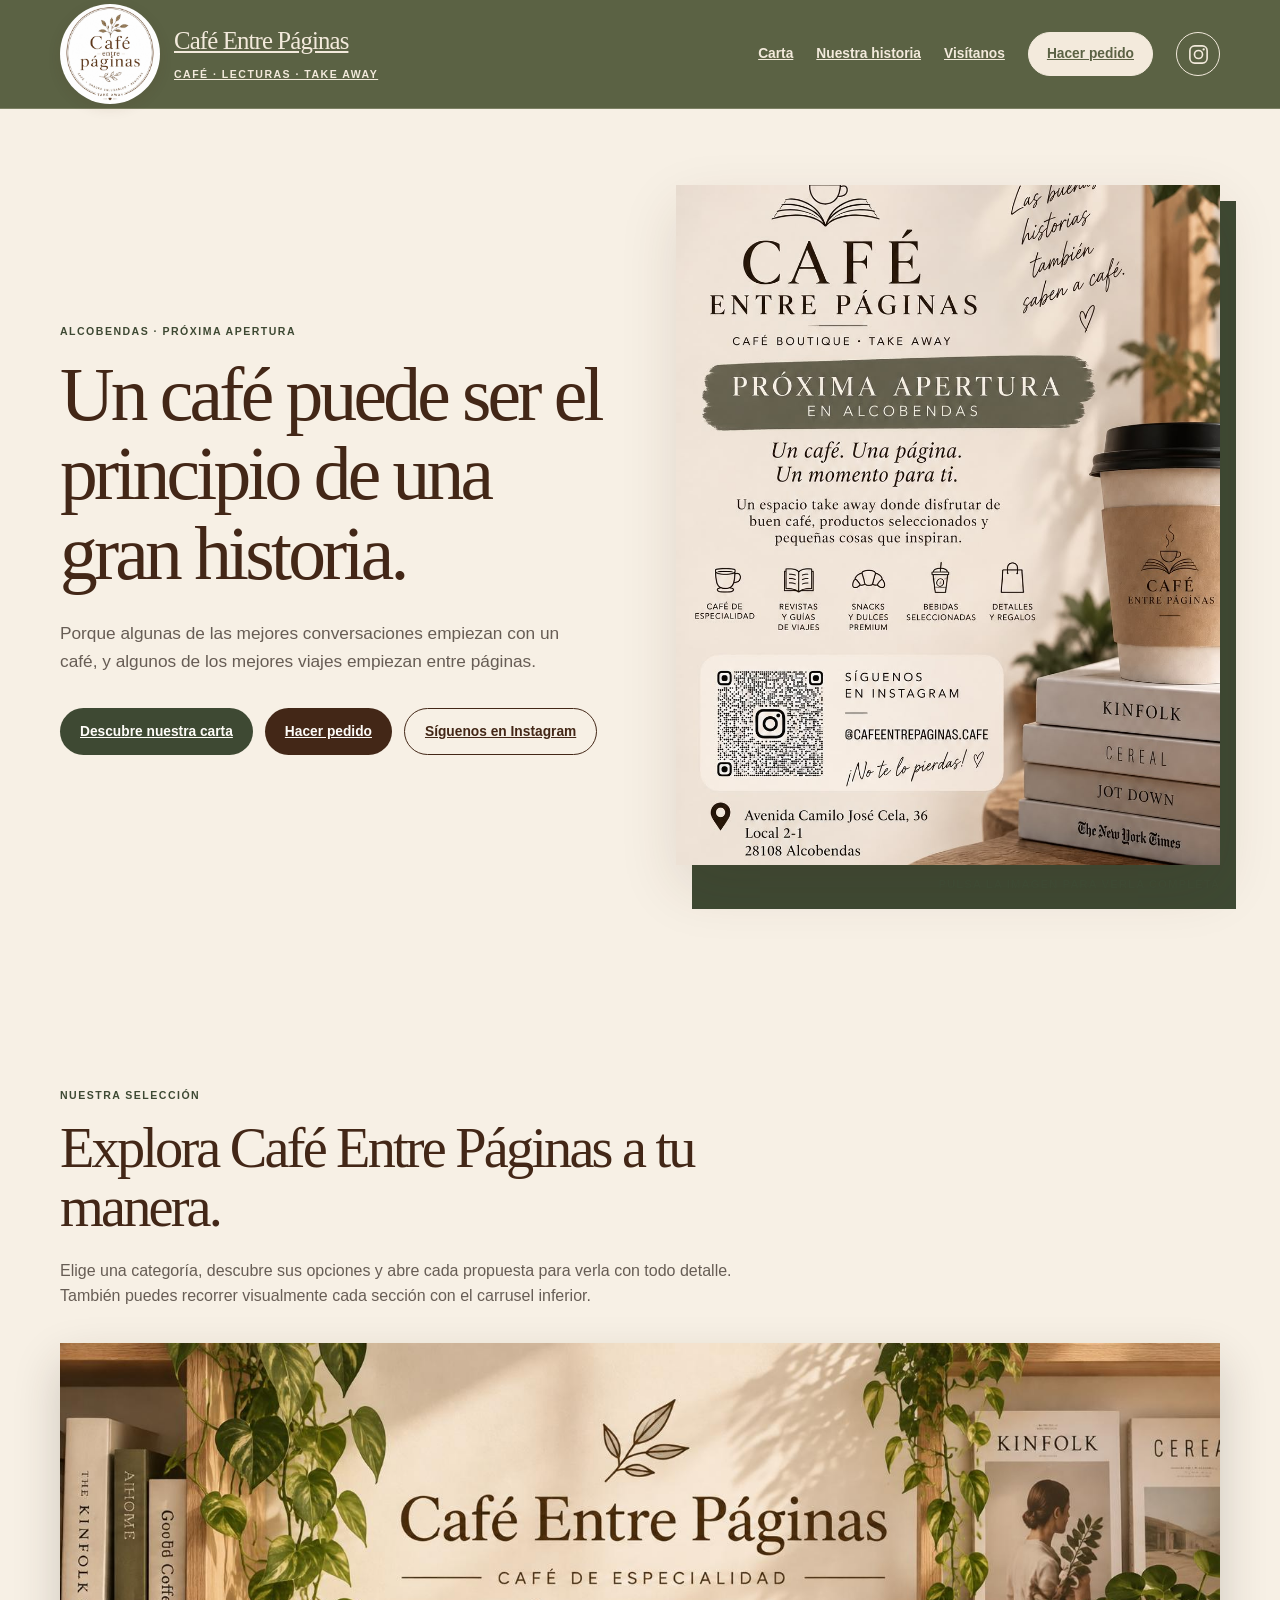
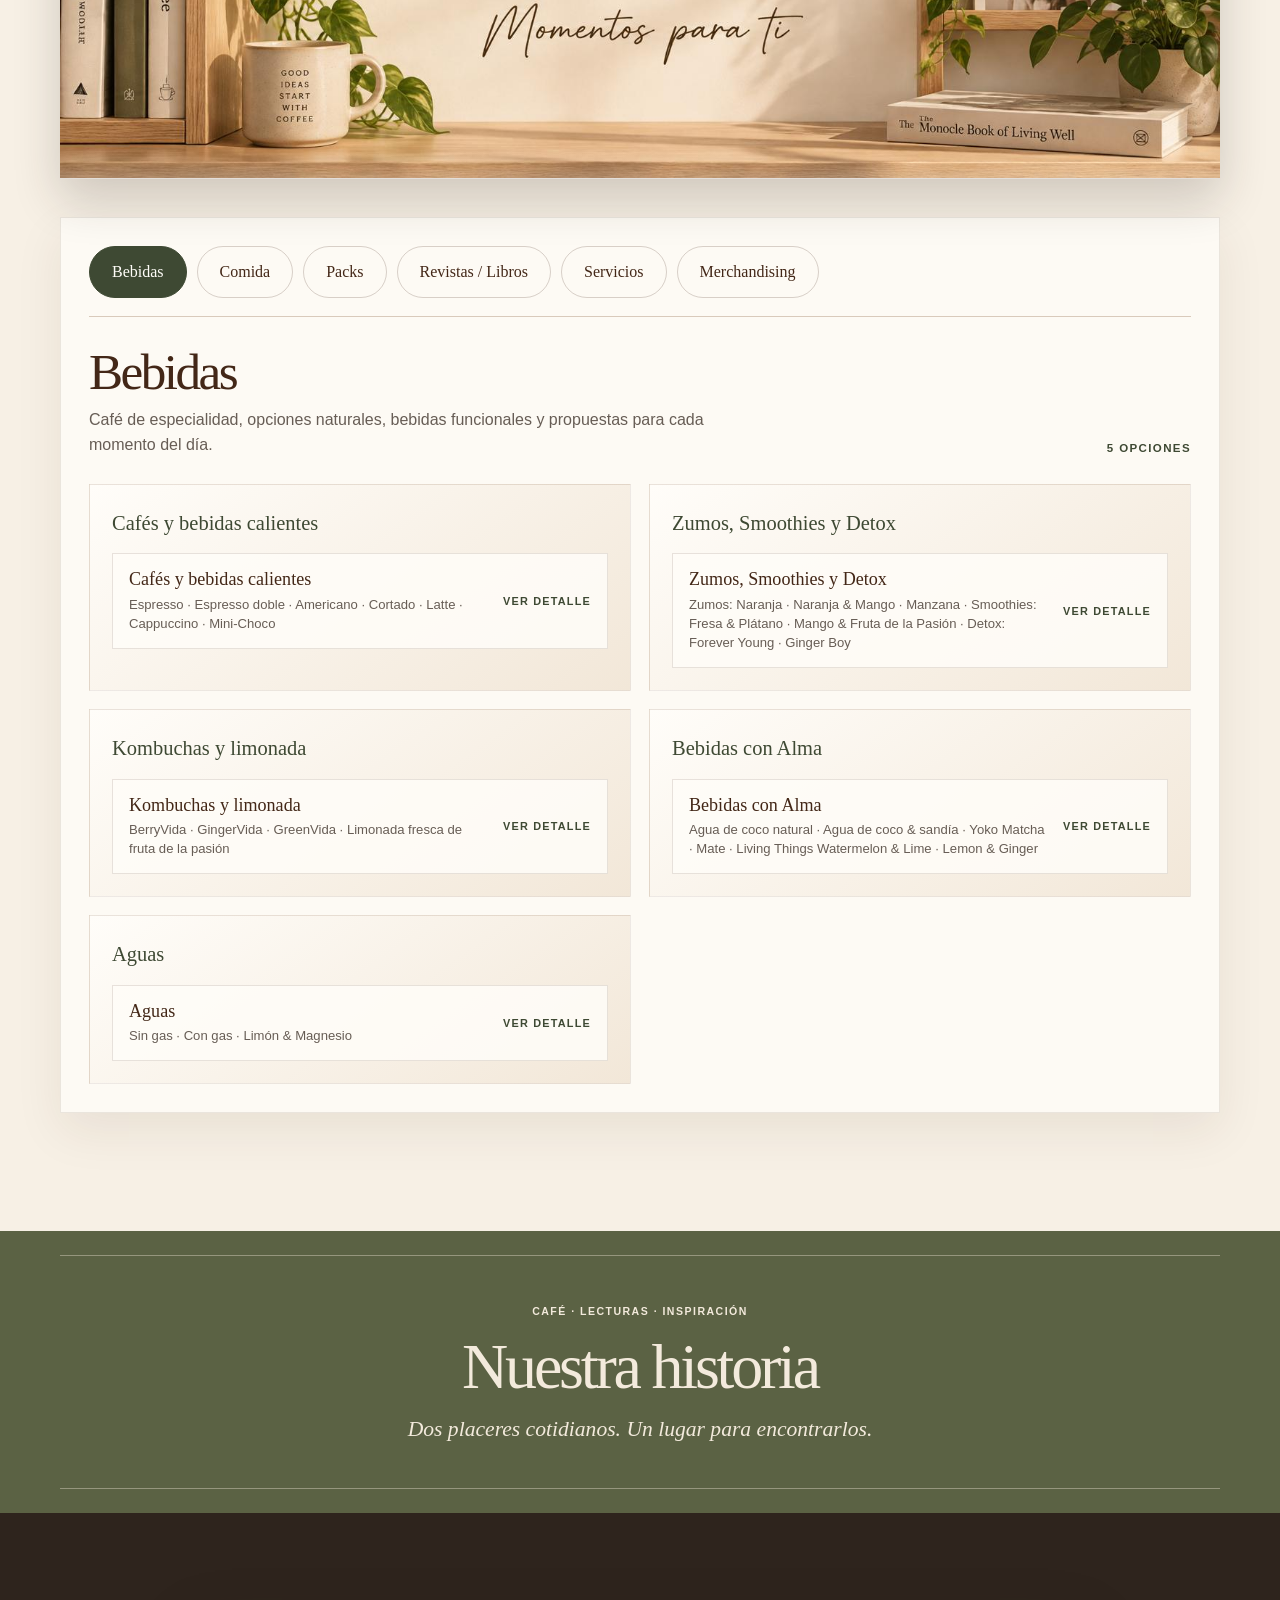
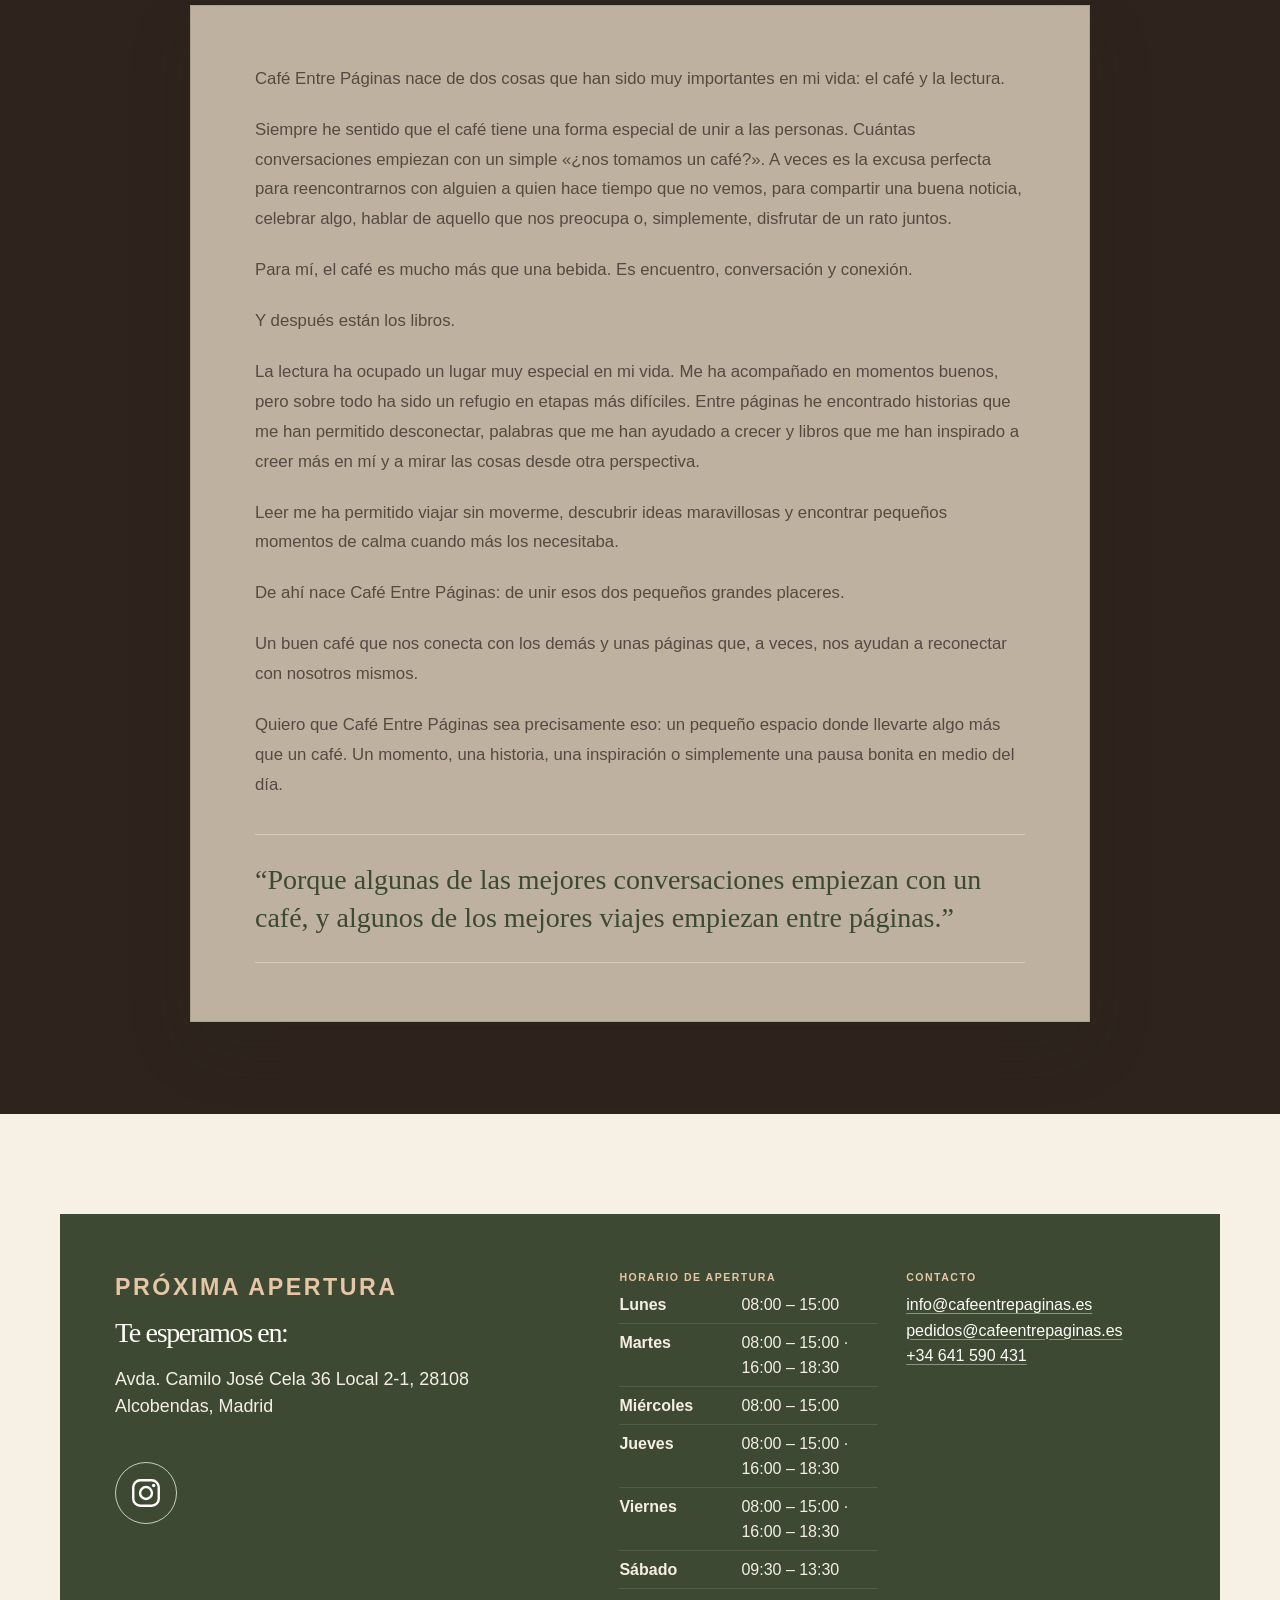
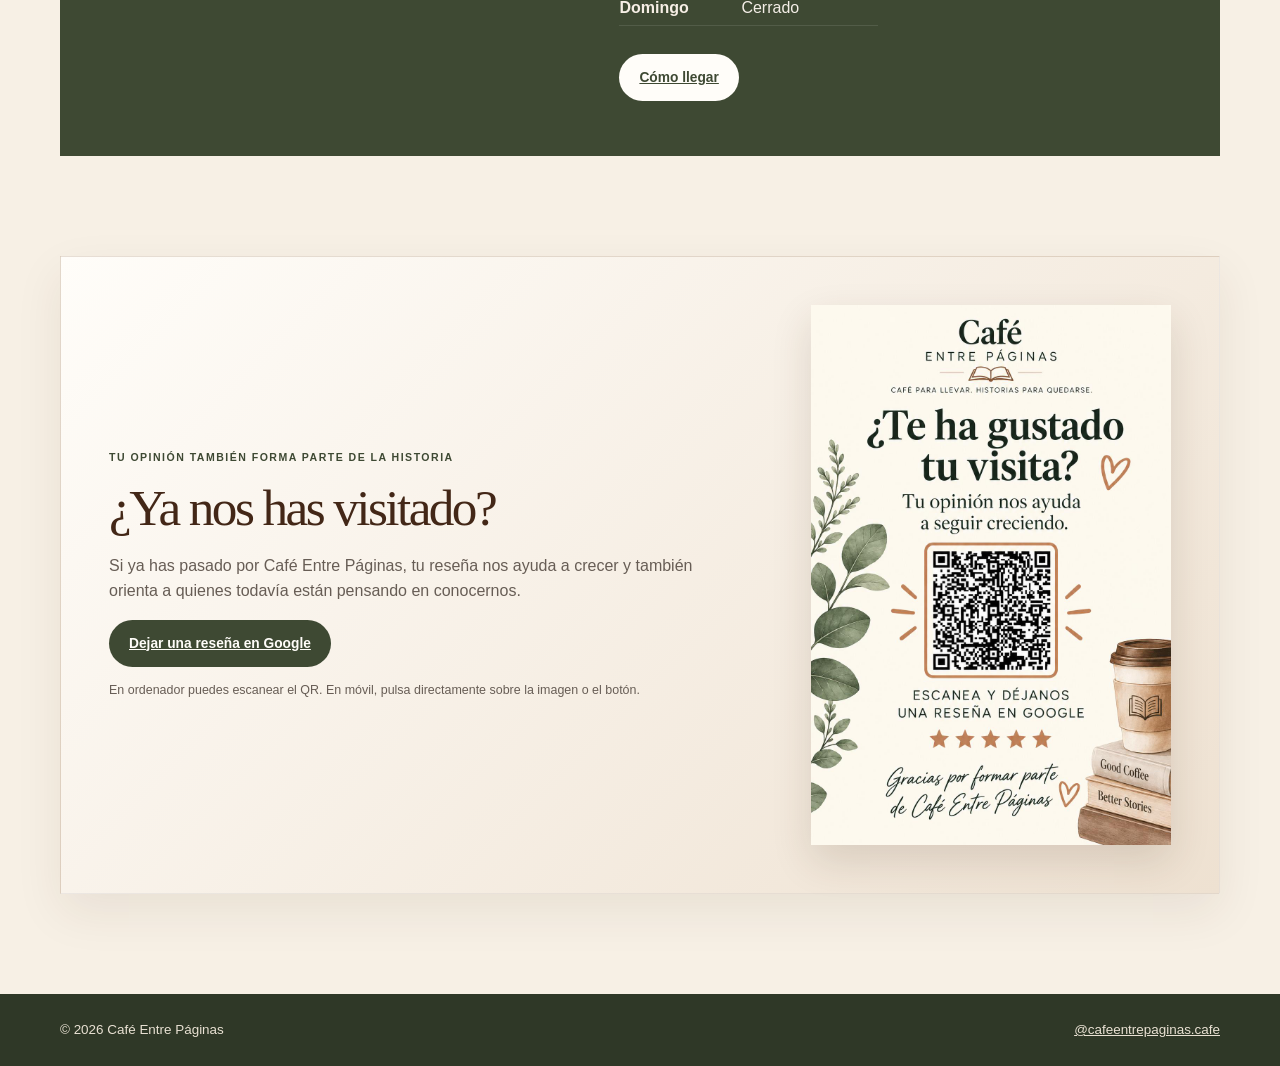
==== commit 0bcabc18: "V11 Web pre-apretura CEP" ====
--- a/index.html
+++ b/index.html
@@ -83,22 +83,6 @@
             <div class="category-tabs" id="category-tabs" role="tablist" aria-label="Categorías principales de la carta"></div>
             <div class="catalogue-menu-panel" id="category-panel" role="tabpanel" tabindex="0"></div>
           </div>
-
-          <div class="visual-browser">
-            <div class="visual-browser-heading">
-              <div>
-                <p class="eyebrow">Exploración visual</p>
-                <h3 id="carousel-title">Bebidas</h3>
-              </div>
-              <p id="carousel-status" class="carousel-status">Desliza o usa las páginas laterales para navegar.</p>
-            </div>
-
-            <div class="catalogue-carousel" data-carousel>
-              <button class="carousel-nav carousel-nav-prev" type="button" data-carousel-prev aria-label="Ver opciones anteriores" title="Opciones anteriores">‹</button>
-              <div class="catalogue-list" id="catalogue-list" data-carousel-track aria-live="polite"></div>
-              <button class="carousel-nav carousel-nav-next" type="button" data-carousel-next aria-label="Ver más opciones" title="Ver más opciones">›</button>
-            </div>
-          </div>
         </div>
       </div>
     </section>
--- a/assets/css/overrides.css
+++ b/assets/css/overrides.css
@@ -211,142 +211,6 @@
   font-weight:700;
   white-space:nowrap;
 }
-
-/* V10: carrusel filtrado por categoría */
-.visual-browser{
-  padding-top:8px;
-  border-top:1px solid rgba(67,39,23,.11);
-}
-.visual-browser-heading{
-  display:flex;
-  align-items:end;
-  justify-content:space-between;
-  gap:28px;
-  margin:24px 60px 8px;
-}
-.visual-browser-heading h3{
-  margin:0;
-  font-size:clamp(1.9rem,3vw,2.8rem);
-}
-.carousel-status{
-  margin:0 0 4px;
-  max-width:380px;
-  color:var(--muted);
-  font-size:.84rem;
-  text-align:right;
-}
-.catalogue-carousel{
-  position:relative;
-  display:grid;
-  grid-template-columns:auto minmax(0,1fr) auto;
-  align-items:center;
-  gap:12px;
-}
-.catalogue-list{
-  min-width:0;
-  display:flex;
-  gap:22px;
-  overflow-x:auto;
-  overscroll-behavior-inline:contain;
-  scroll-snap-type:x mandatory;
-  scroll-padding-inline:16px;
-  padding:22px 4px 30px;
-  margin:0;
-  scrollbar-width:thin;
-}
-.product-card{
-  flex:0 0 clamp(285px,34vw,430px);
-  scroll-snap-align:start;
-  display:flex;
-  flex-direction:column;
-  min-width:0;
-  position:relative;
-  background:var(--cream);
-  box-shadow:0 16px 40px rgba(67,39,23,.09);
-  overflow:hidden;
-  border:1px solid rgba(67,39,23,.08);
-}
-.product-copy{padding:22px 24px 18px}
-.product-copy h3{
-  margin:5px 0 8px;
-  font-size:clamp(1.55rem,2.5vw,2.25rem);
-  letter-spacing:-.035em;
-}
-.product-copy p:last-child{margin:0;color:var(--muted);font-size:.95rem}
-.catalogue-image-button{
-  margin-top:auto;
-  position:relative;
-  display:block;
-  width:100%;
-  padding:0;
-  border:0;
-  background:#eee5d9;
-  cursor:zoom-in;
-  overflow:hidden;
-}
-.catalogue-image-button img{
-  display:block;
-  width:100%;
-  height:360px;
-  object-fit:contain;
-  background:linear-gradient(135deg,#f5ede2,#e9ddcd);
-  transform:scale(1);
-  transition:transform .35s ease,filter .35s ease;
-}
-.catalogue-image-button:hover img,
-.catalogue-image-button:focus-visible img{
-  transform:scale(1.045);
-  filter:brightness(.98);
-}
-.catalogue-image-button::after{
-  content:"Ampliar";
-  position:absolute;
-  right:12px;
-  bottom:12px;
-  padding:5px 9px;
-  border-radius:999px;
-  background:rgba(47,56,39,.88);
-  color:#fffdf9;
-  font-size:.68rem;
-  letter-spacing:.08em;
-  text-transform:uppercase;
-  pointer-events:none;
-}
-.carousel-nav{
-  position:relative;
-  display:grid;
-  place-items:center;
-  width:48px;
-  height:76px;
-  padding:0;
-  border:1px solid rgba(67,39,23,.22);
-  color:var(--espresso);
-  background:linear-gradient(135deg,#fffdf9 0%,#eadbc8 100%);
-  box-shadow:0 8px 18px rgba(67,39,23,.12);
-  cursor:pointer;
-  font-family:Georgia,"Times New Roman",serif;
-  font-size:3rem;
-  line-height:1;
-  transition:transform .2s ease,box-shadow .2s ease,background .2s ease;
-}
-.carousel-nav::before{
-  content:"";
-  position:absolute;
-  inset:7px 6px;
-  border:1px solid rgba(67,39,23,.14);
-  pointer-events:none;
-}
-.carousel-nav-prev{border-radius:16px 4px 4px 16px}
-.carousel-nav-next{border-radius:4px 16px 16px 4px}
-.carousel-nav:hover:not(:disabled),
-.carousel-nav:focus-visible:not(:disabled){
-  transform:translateY(-3px) scale(1.03);
-  box-shadow:0 12px 24px rgba(67,39,23,.18);
-  background:linear-gradient(135deg,#fffdf9 0%,#dce2c9 100%);
-  outline:2px solid var(--olive-soft);
-  outline-offset:3px;
-}
-.carousel-nav:disabled{opacity:.28;cursor:not-allowed;box-shadow:none}
 
 /* Story / visit preserved from V9 */
 .story-background{
@@ -549,18 +413,6 @@
   .catalogue-group{padding:16px}
   .catalogue-option{grid-template-columns:1fr;padding:14px}
   .catalogue-option-open{white-space:normal}
-  .visual-browser-heading{
-    margin:18px 42px 4px;
-    align-items:start;
-    flex-direction:column;
-    gap:8px;
-  }
-  .carousel-status{text-align:left}
-  .catalogue-carousel{gap:7px}
-  .carousel-nav{width:34px;height:62px;font-size:2.2rem}
-  .catalogue-list{gap:16px;padding-bottom:24px}
-  .product-card{flex-basis:min(82vw,360px)}
-  .catalogue-image-button img{height:310px}
 
   .opening-hours div{grid-template-columns:92px minmax(0,1fr);font-size:.92rem}
   .review-cta{padding-bottom:70px}
@@ -575,6 +427,13 @@
   .image-modal-meta{align-items:flex-start;flex-direction:column;gap:5px}
 }
 @media(max-width:390px){
-  .visual-browser-heading{margin-left:38px;margin-right:38px}
   .opening-hours div{grid-template-columns:1fr;gap:0}
 }
+
+/* V11: panel de opciones como único navegador visual de la carta */
+.catalogue-menu-shell{
+  margin-bottom:18px;
+}
+.catalogue-menu-panel{
+  scroll-margin-top:130px;
+}
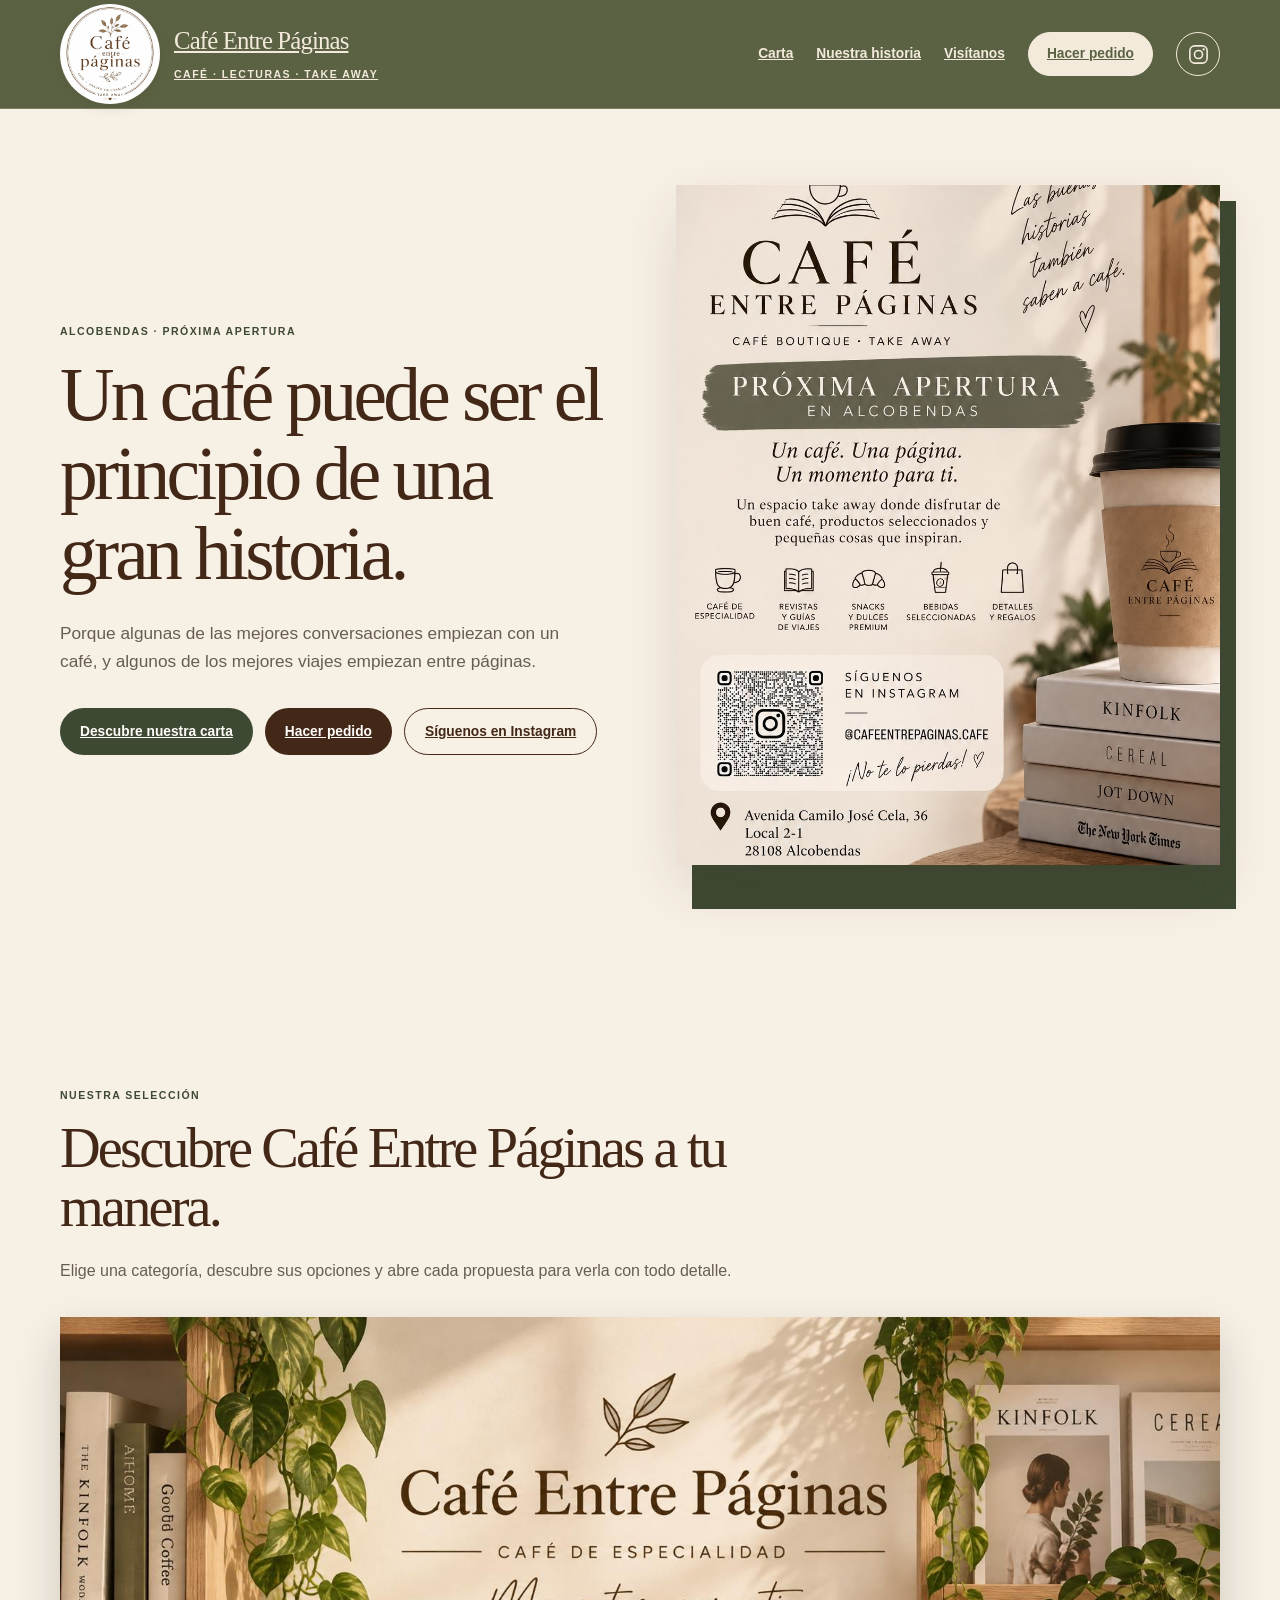
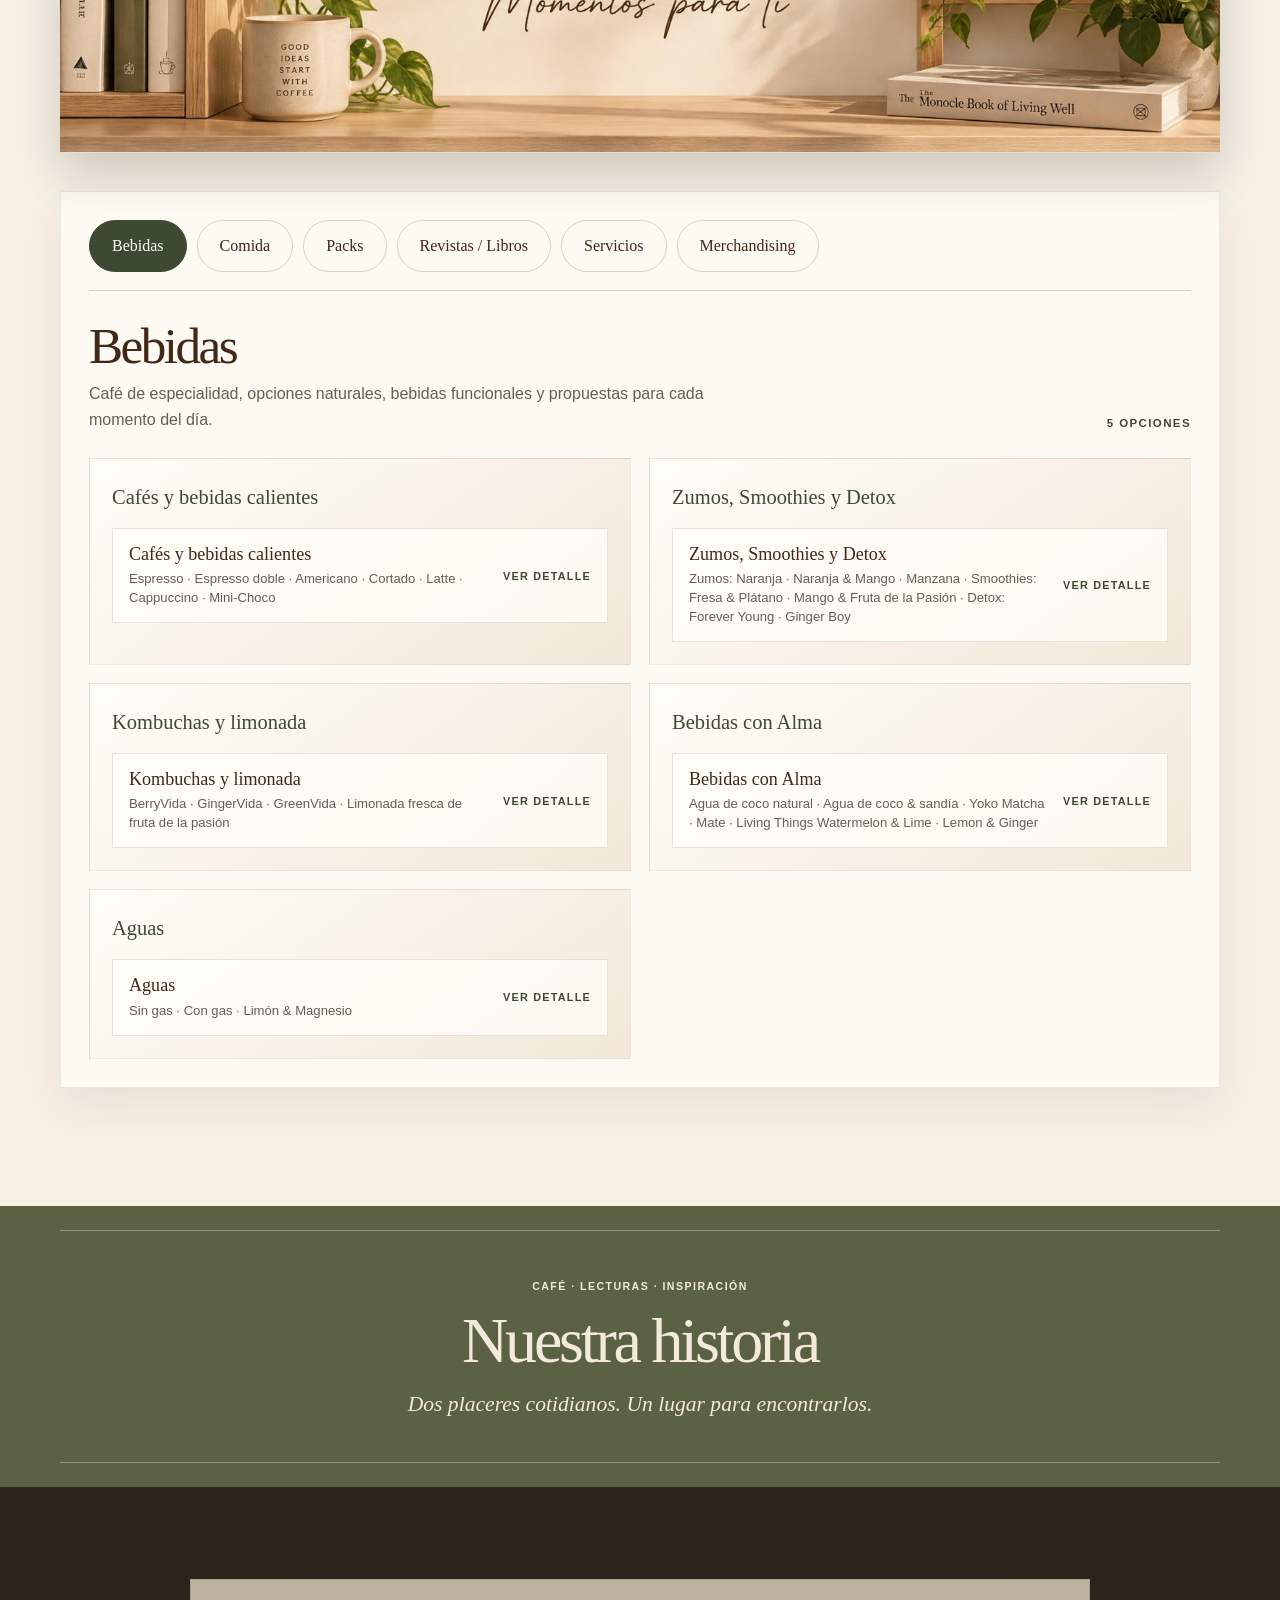
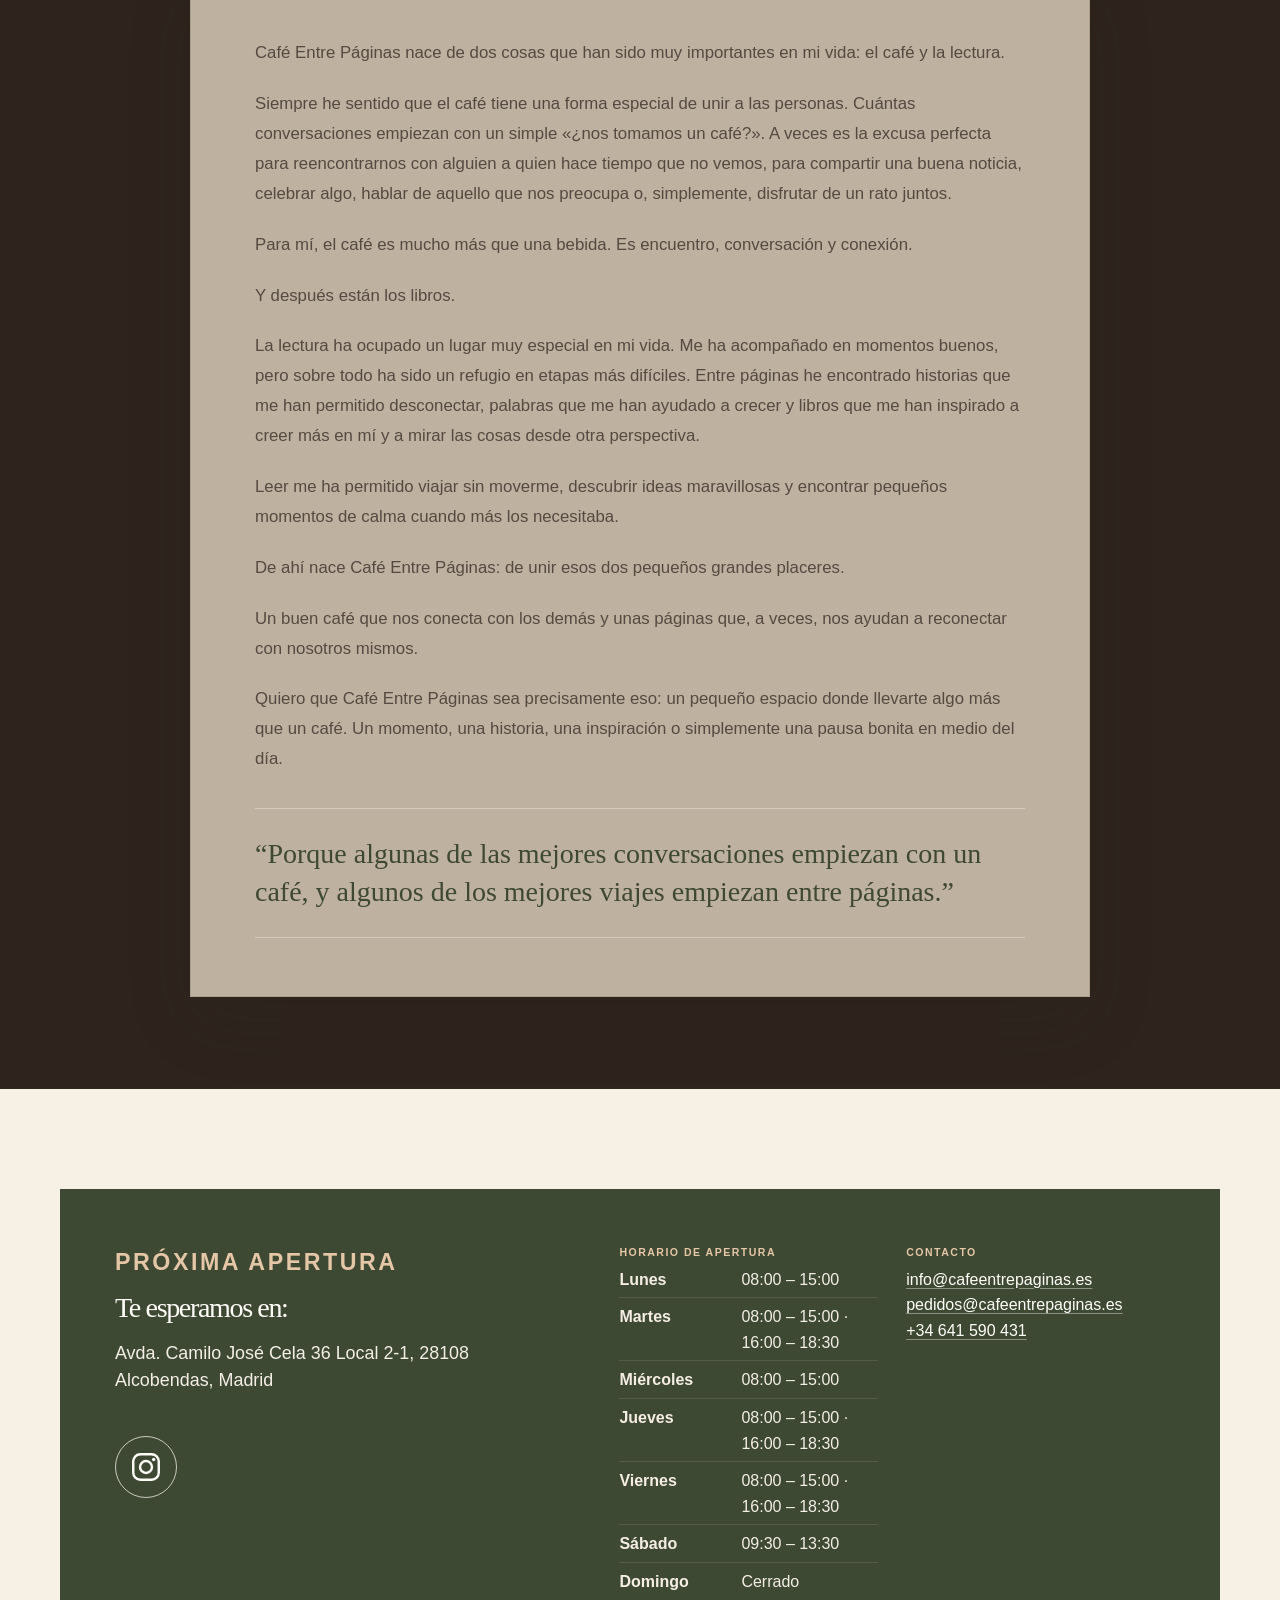
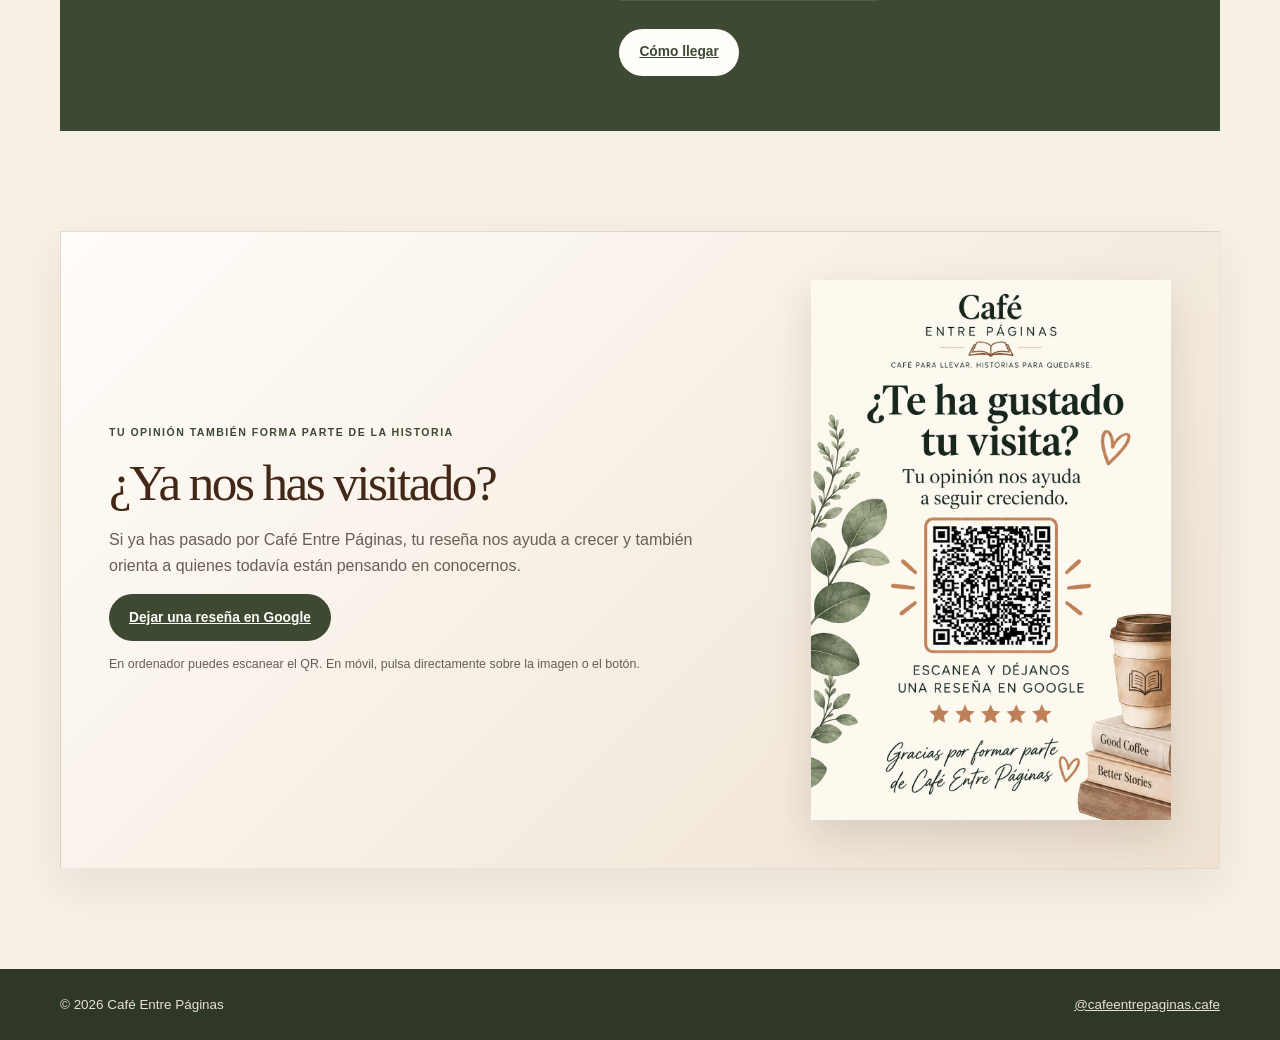
==== commit d17ee545: "V11.1 correcceiones WEB CEP preapertura" ====
--- a/index.html
+++ b/index.html
@@ -70,8 +70,8 @@
       <div class="container">
         <div class="section-heading catalogue-heading">
           <p class="eyebrow">Nuestra selección</p>
-          <h2 id="carta-titulo">Explora Café Entre Páginas a tu manera.</h2>
-          <p>Elige una categoría, descubre sus opciones y abre cada propuesta para verla con todo detalle. También puedes recorrer visualmente cada sección con el carrusel inferior.</p>
+          <h2 id="carta-titulo">Descubre Café Entre Páginas a tu manera.</h2>
+          <p>Elige una categoría, descubre sus opciones y abre cada propuesta para verla con todo detalle.</p>
         </div>
 
         <div class="catalogue-stage">
